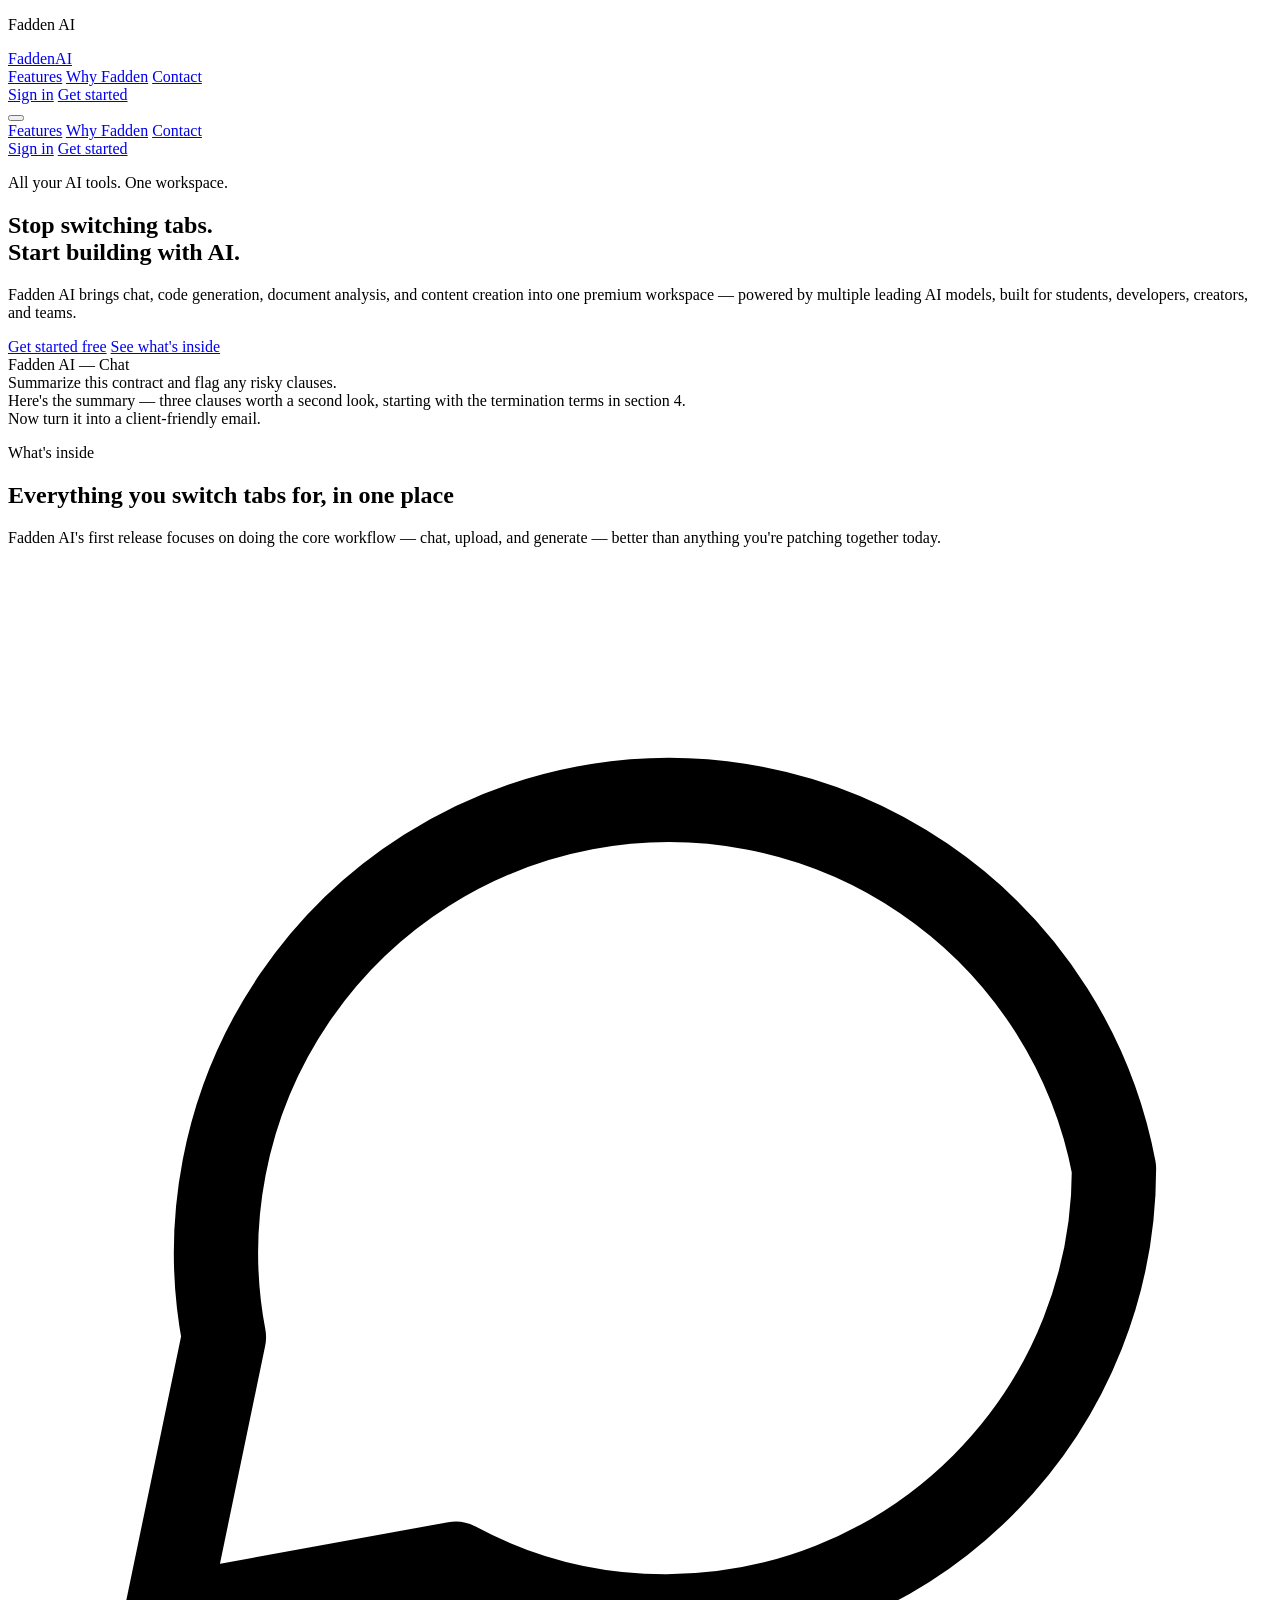
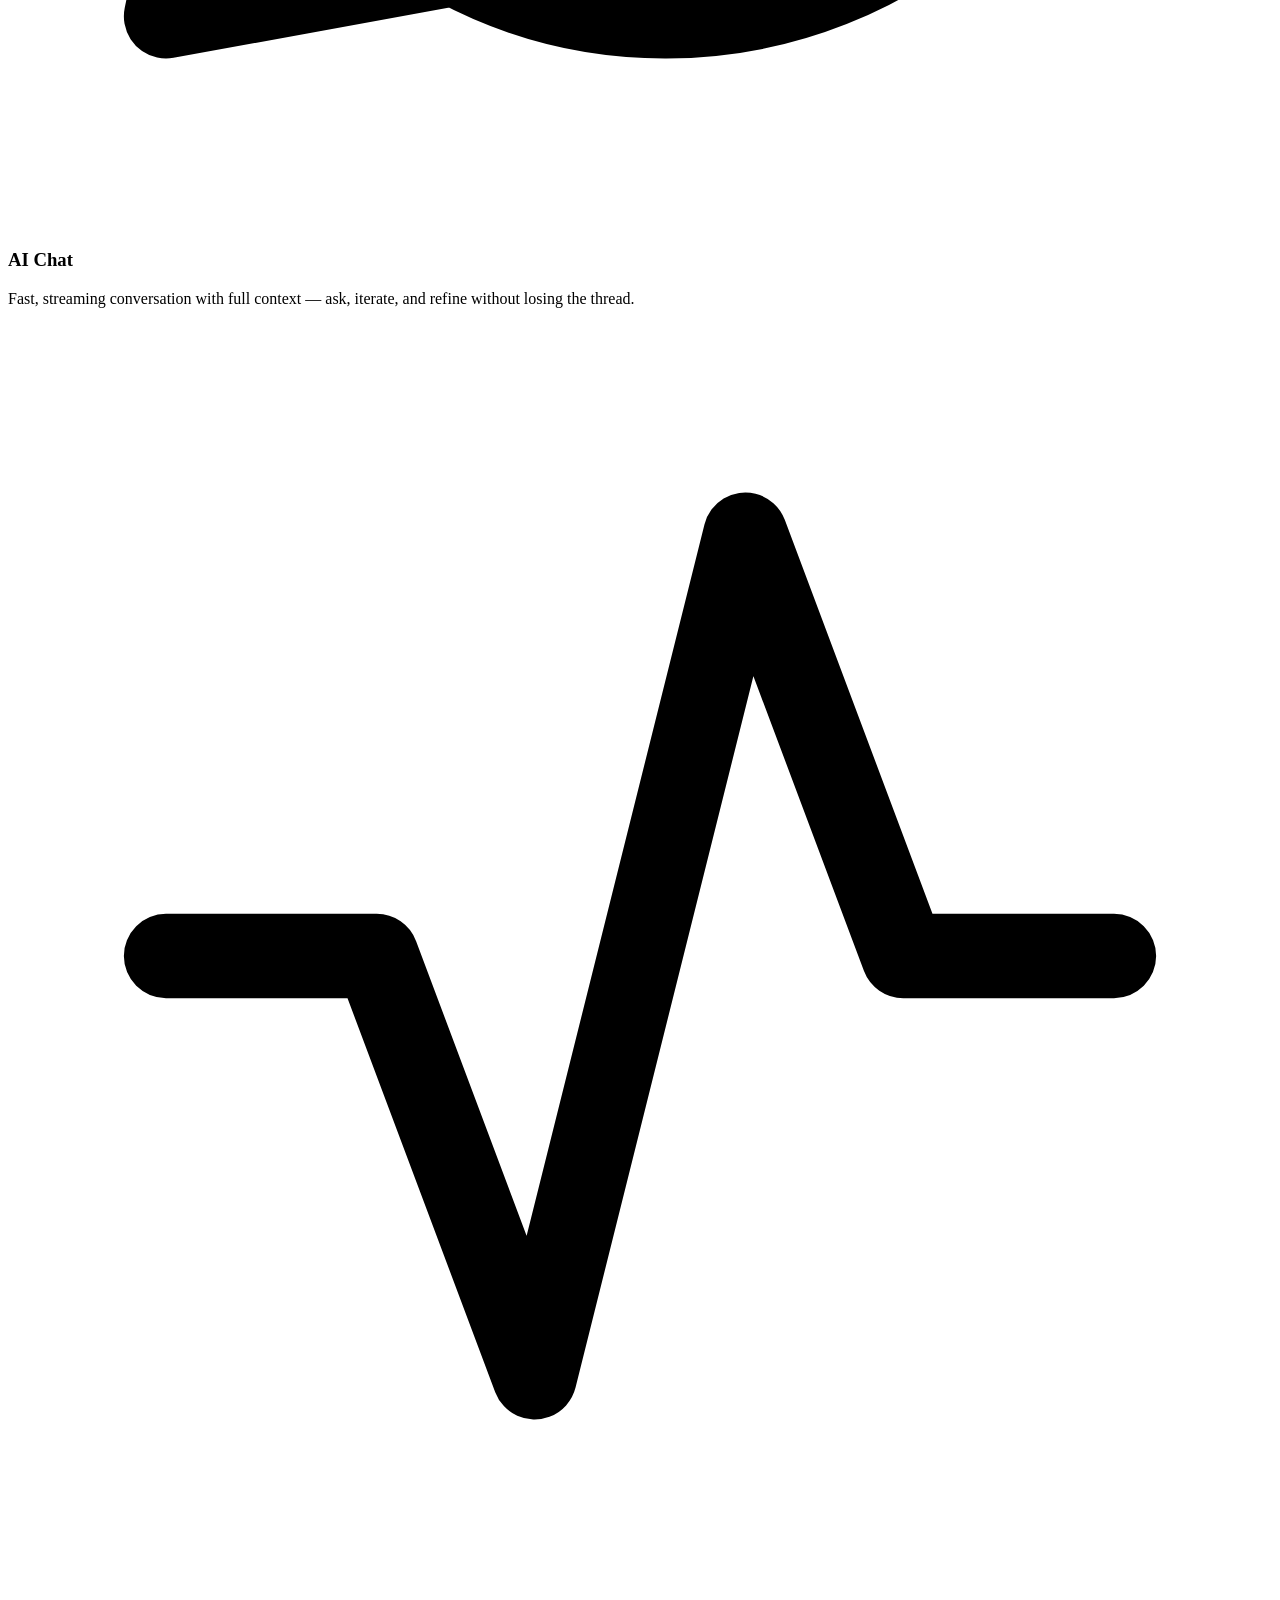
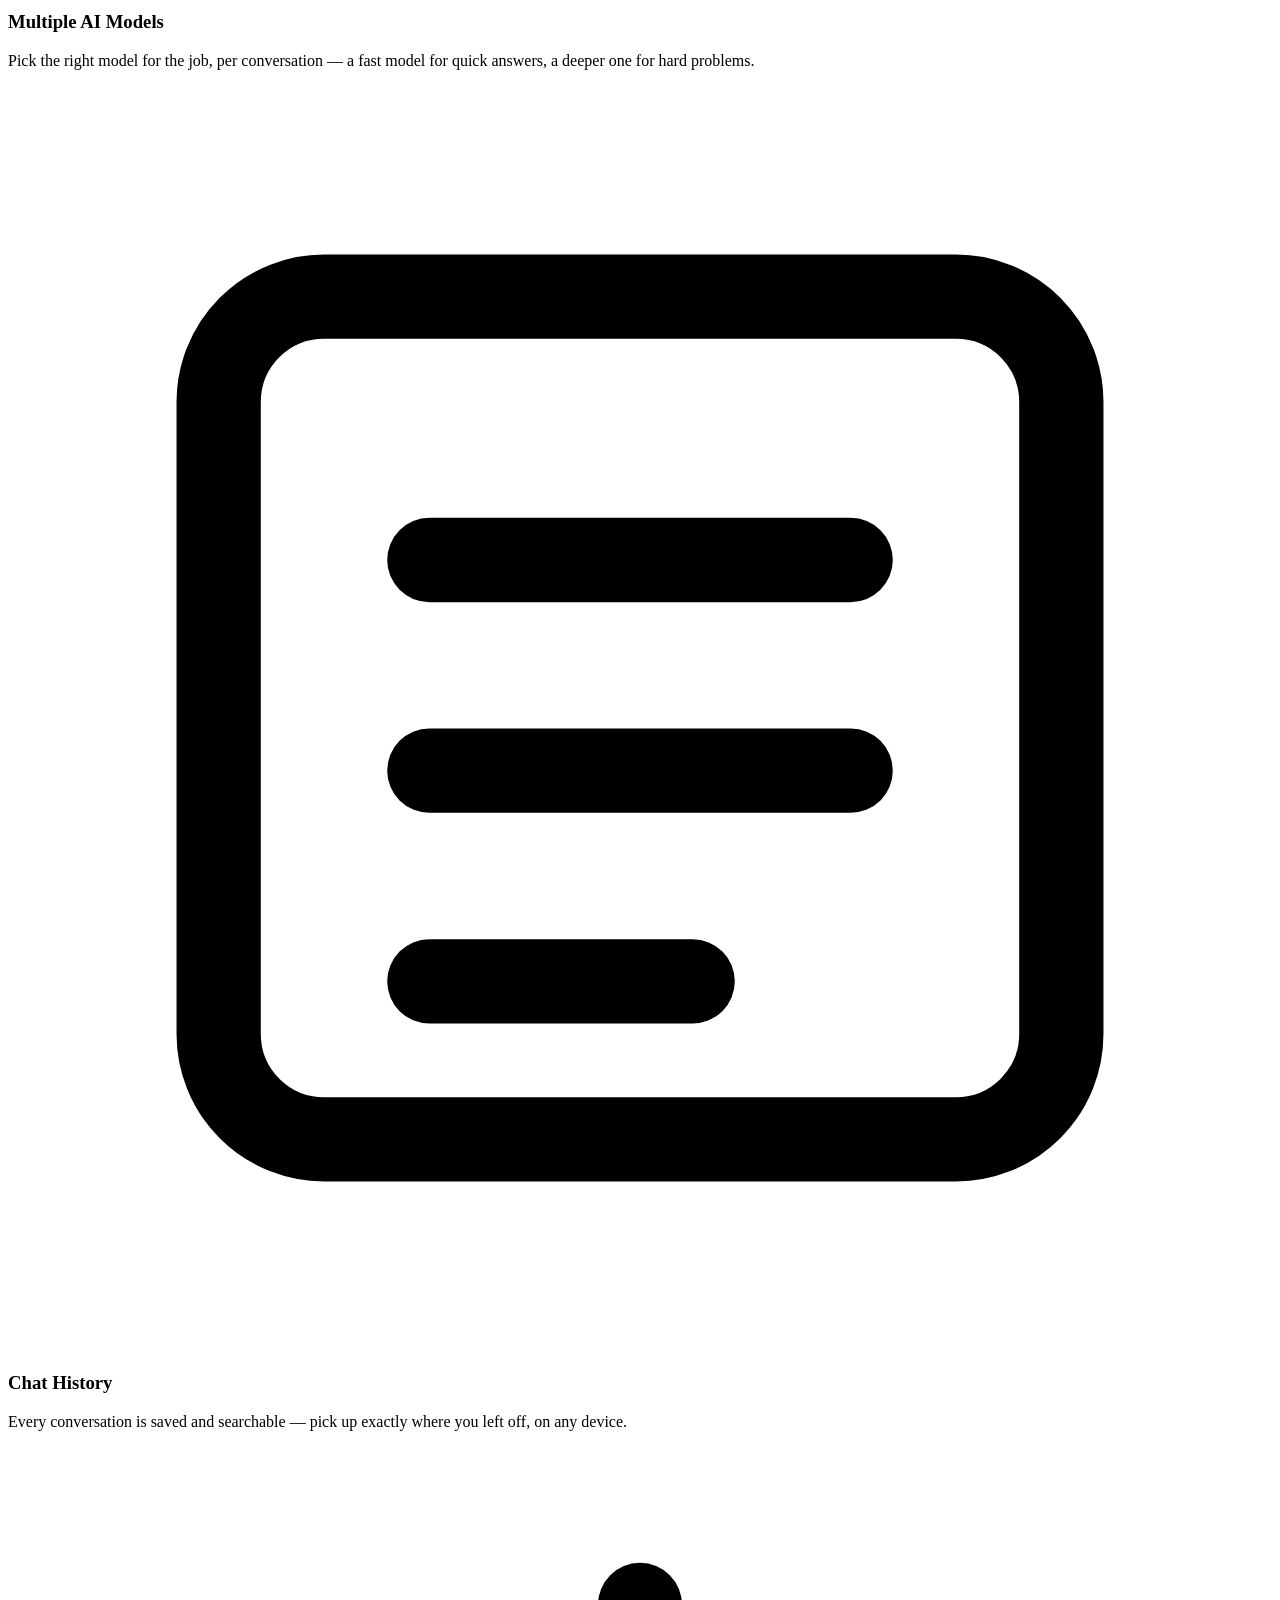
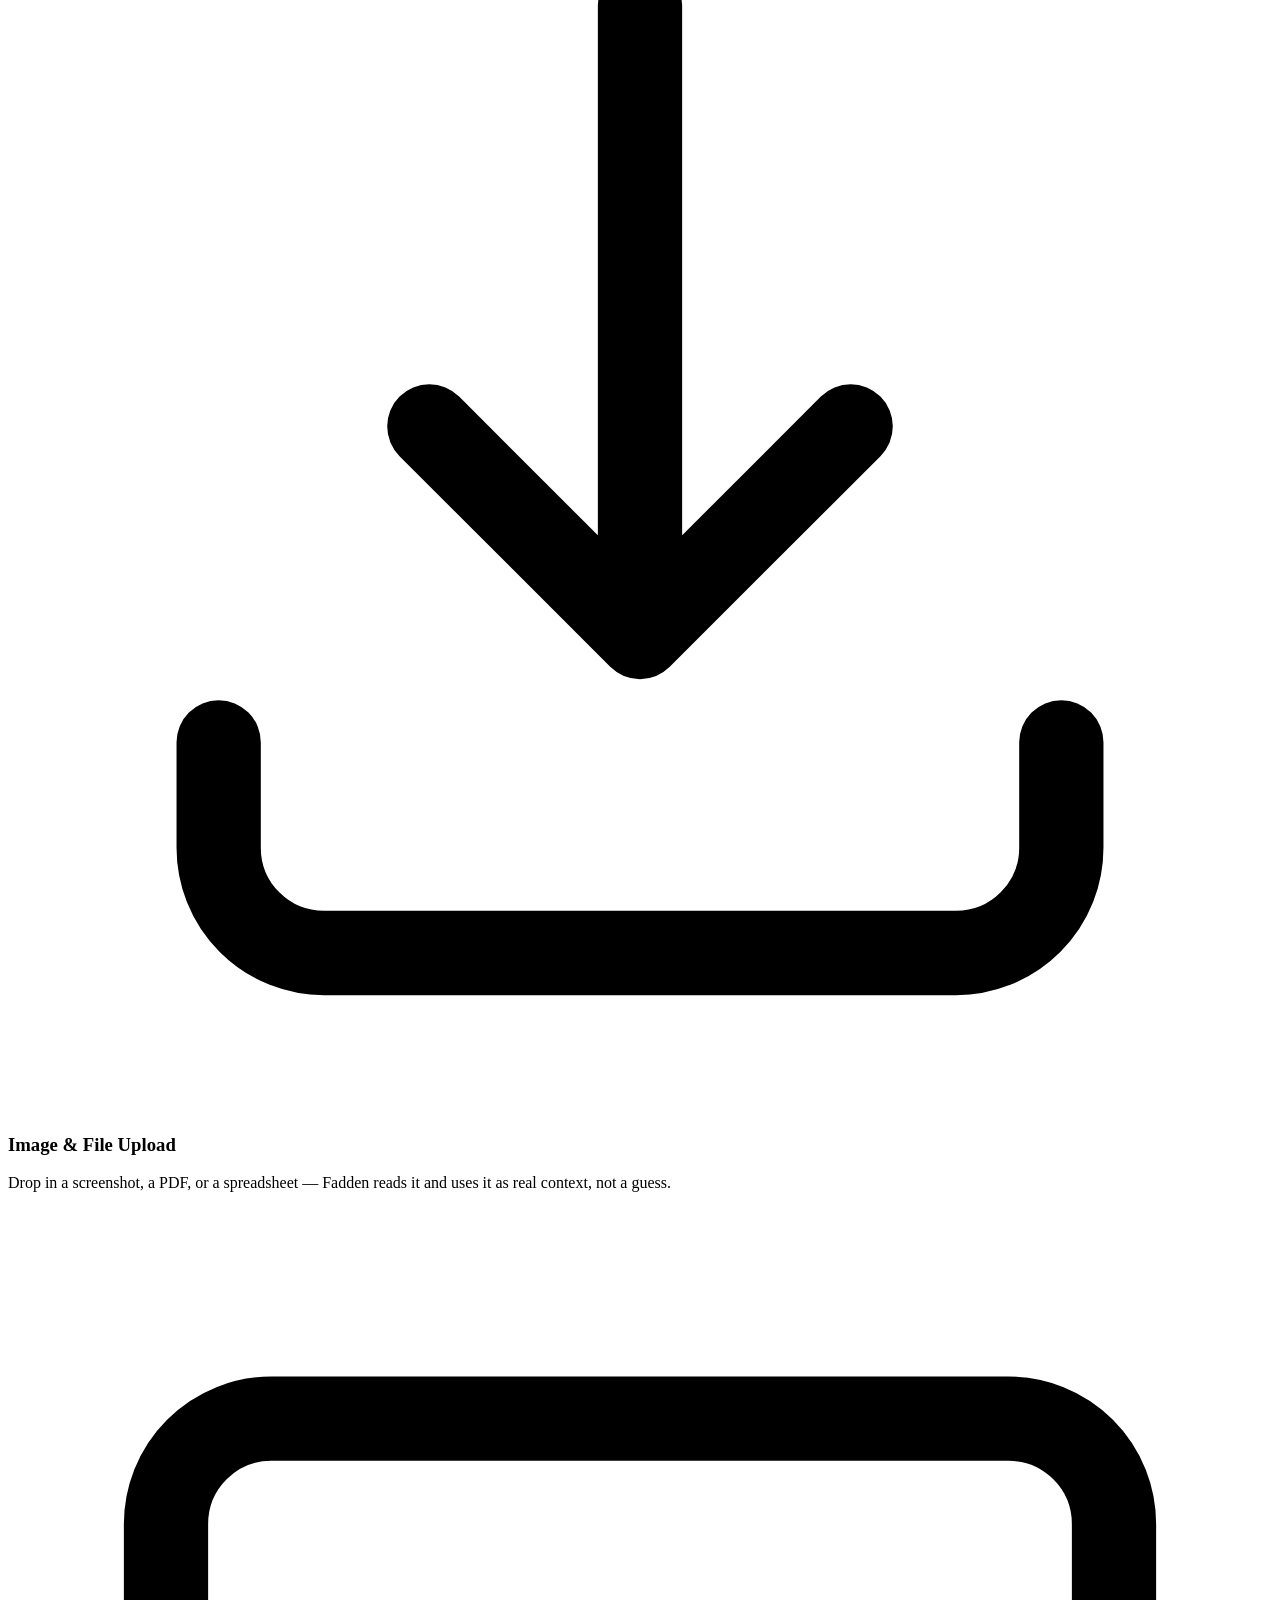
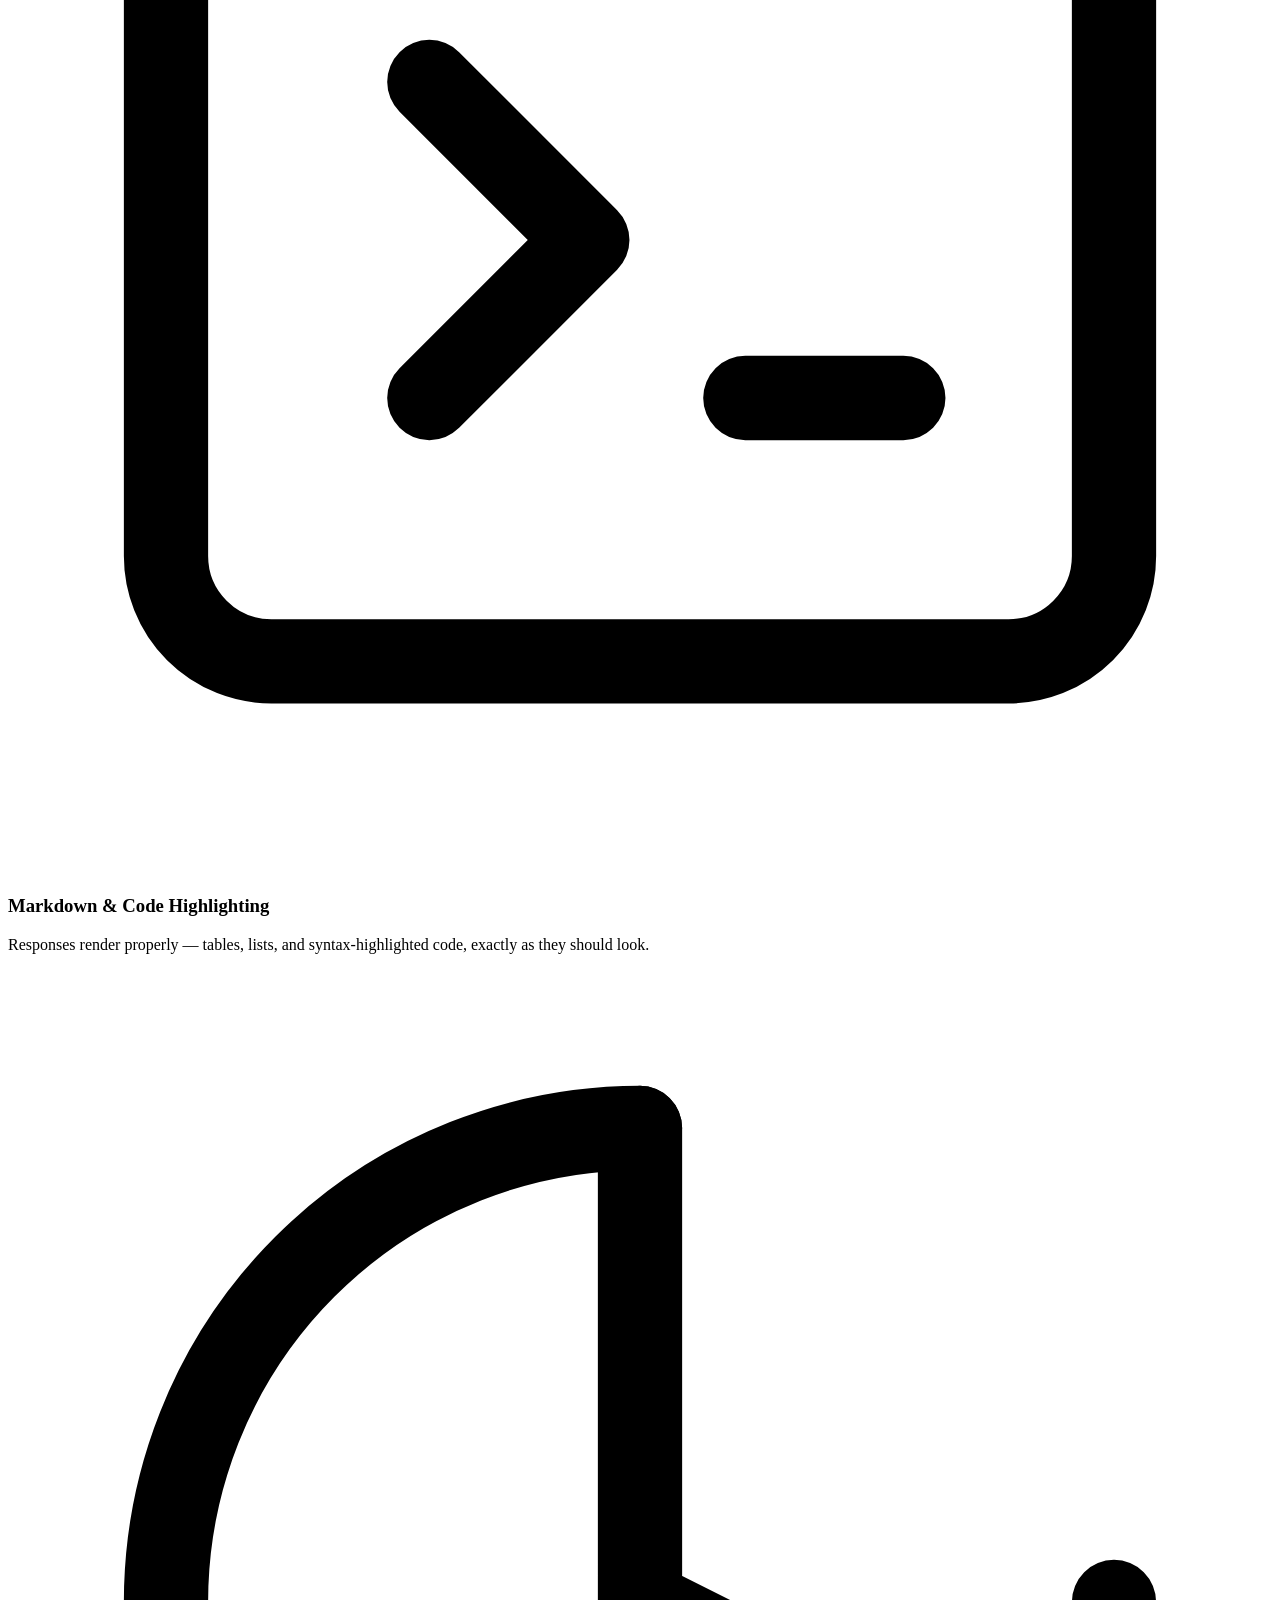
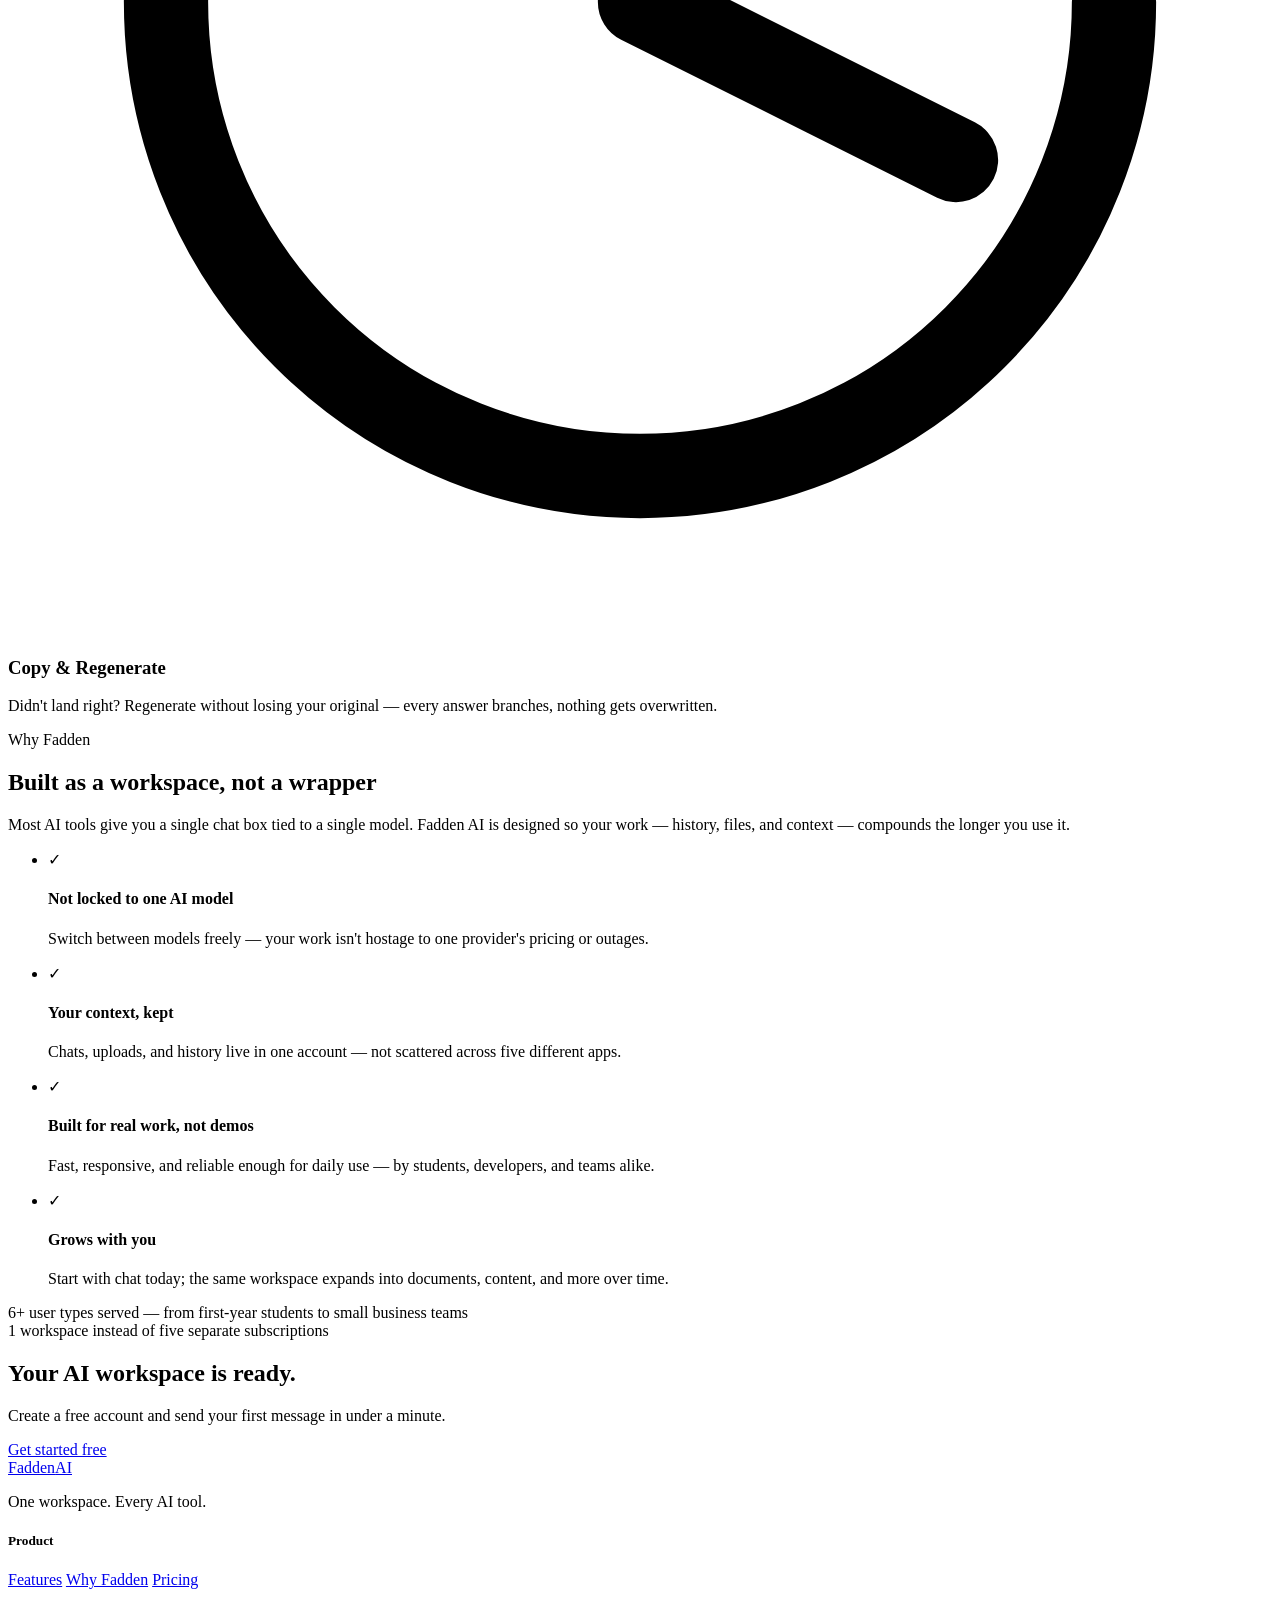
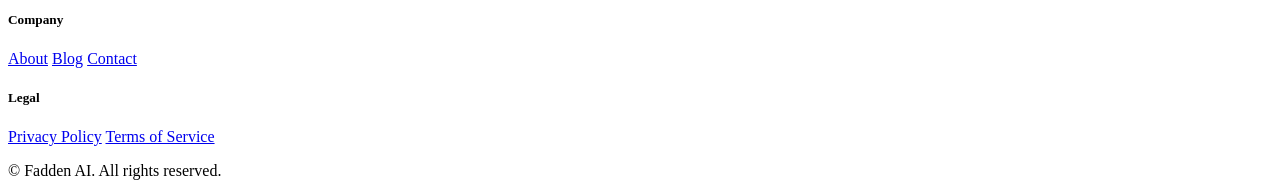
==== index.html @ 23187411 "Create index.html" ====
<!DOCTYPE html>
<html lang="en">
<head>
  <meta charset="UTF-8" />
  <meta name="viewport" content="width=device-width, initial-scale=1.0" />
 
  <!-- ============================================================
       SEO META TAGS
       ============================================================ -->
  <title>Fadden AI — One Workspace. Every AI Tool.</title>
  <meta name="description" content="Fadden AI is the all-in-one AI workspace for students, developers, creators, freelancers, and businesses. Chat, code, write, and create — powered by every major AI model in one place." />
  <meta name="keywords" content="Fadden AI, AI workspace, AI chat, AI for developers, AI for students, multi-model AI, AI productivity tool" />
  <meta name="author" content="Fadden AI" />
  <meta name="robots" content="index, follow" />
 
  <!-- Open Graph / Social sharing -->
  <meta property="og:type" content="website" />
  <meta property="og:title" content="Fadden AI — One Workspace. Every AI Tool." />
  <meta property="og:description" content="Chat, code, write, and create with every major AI model — in one premium workspace built for students, developers, creators, and businesses." />
  <meta property="og:site_name" content="Fadden AI" />
 
  <!-- Twitter Card -->
  <meta name="twitter:card" content="summary_large_image" />
  <meta name="twitter:title" content="Fadden AI — One Workspace. Every AI Tool." />
  <meta name="twitter:description" content="Chat, code, write, and create with every major AI model — in one premium workspace." />
 
  <!-- Favicon (placeholder — replace with real asset before launch) -->
  <link rel="icon" href="data:,">
 
  <!-- Fonts: Space Grotesk (display/headline) + Inter (body/UI) -->
  <link rel="preconnect" href="https://fonts.googleapis.com" />
  <link rel="preconnect" href="https://fonts.gstatic.com" crossorigin />
  <link href="https://fonts.googleapis.com/css2?family=Space+Grotesk:wght@500;600;700&family=Inter:wght@400;500;600;700&display=swap" rel="stylesheet" />
 
  <!-- Stylesheet -->
  <link rel="stylesheet" href="style.css" />
</head>
<body>
 
  <!-- ============================================================
       LOADING SCREEN
       Shown on initial load, hidden by script.js once the page
       (and fonts) are ready. Pure CSS/JS, no external assets.
       ============================================================ -->
  <div id="loading-screen" aria-hidden="true">
    <div class="loader-mark">
      <span class="loader-ring"></span>
      <span class="loader-dot"></span>
    </div>
    <p class="loader-text">Fadden AI</p>
  </div>
 
  <!-- ============================================================
       AMBIENT BACKGROUND (signature visual element)
       Fixed, decorative, non-interactive glow layer that sits
       behind all content — the "AI workspace" atmosphere.
       ============================================================ -->
  <div class="ambient-bg" aria-hidden="true">
    <div class="aurora aurora--one"></div>
    <div class="aurora aurora--two"></div>
    <div class="grain"></div>
  </div>
 
  <!-- ============================================================
       NAVBAR
       ============================================================ -->
  <header class="navbar" id="navbar">
    <div class="navbar__inner container">
      <a href="#top" class="navbar__brand">
        <span class="brand-mark" aria-hidden="true"></span>
        <span class="brand-name">Fadden<span class="brand-accent">AI</span></span>
      </a>
 
      <nav class="navbar__links" id="navLinks" aria-label="Primary">
        <a href="#features" class="nav-link">Features</a>
        <a href="#why" class="nav-link">Why Fadden</a>
        <a href="#footer" class="nav-link">Contact</a>
      </nav>
 
      <div class="navbar__actions">
        <a href="#top" class="btn btn--ghost">Sign in</a>
        <a href="#top" class="btn btn--primary">Get started</a>
      </div>
 
      <!-- Mobile menu toggle -->
      <button class="navbar__toggle" id="navToggle" aria-label="Toggle navigation menu" aria-expanded="false" aria-controls="mobileMenu">
        <span></span>
        <span></span>
        <span></span>
      </button>
    </div>
 
    <!-- Mobile slide-down menu -->
    <div class="mobile-menu" id="mobileMenu">
      <a href="#features" class="mobile-menu__link">Features</a>
      <a href="#why" class="mobile-menu__link">Why Fadden</a>
      <a href="#footer" class="mobile-menu__link">Contact</a>
      <div class="mobile-menu__actions">
        <a href="#top" class="btn btn--ghost btn--block">Sign in</a>
        <a href="#top" class="btn btn--primary btn--block">Get started</a>
      </div>
    </div>
  </header>
 
  <main id="top">
 
    <!-- ============================================================
         HERO SECTION
         ============================================================ -->
    <section class="hero">
      <div class="container hero__inner">
        <p class="eyebrow reveal" data-reveal>All your AI tools. One workspace.</p>
 
        <h1 class="hero__title reveal" data-reveal>
          Stop switching tabs.<br />
          Start <span class="text-accent">building with AI</span>.
        </h1>
 
        <p class="hero__subtitle reveal" data-reveal>
          Fadden AI brings chat, code generation, document analysis, and content
          creation into one premium workspace — powered by multiple leading AI
          models, built for students, developers, creators, and teams.
        </p>
 
        <div class="hero__actions reveal" data-reveal>
          <a href="#top" class="btn btn--primary btn--lg">Get started free</a>
          <a href="#features" class="btn btn--ghost btn--lg">See what's inside</a>
        </div>
 
        <!-- Glass preview panel — signature glassmorphism moment -->
        <div class="hero__panel glass reveal" data-reveal>
          <div class="hero__panel-bar">
            <span class="dot"></span>
            <span class="dot"></span>
            <span class="dot"></span>
            <span class="hero__panel-title">Fadden AI — Chat</span>
          </div>
          <div class="hero__panel-body">
            <div class="chat-line chat-line--user">Summarize this contract and flag any risky clauses.</div>
            <div class="chat-line chat-line--ai">
              Here's the summary — three clauses worth a second look, starting
              with the termination terms in section 4.
            </div>
            <div class="chat-line chat-line--user">Now turn it into a client-friendly email.</div>
            <div class="chat-line chat-line--ai chat-line--typing">
              <span></span><span></span><span></span>
            </div>
          </div>
        </div>
      </div>
    </section>
 
    <!-- ============================================================
         FEATURES SECTION
         ============================================================ -->
    <section class="features" id="features">
      <div class="container">
        <p class="eyebrow reveal" data-reveal>What's inside</p>
        <h2 class="section-title reveal" data-reveal>Everything you switch tabs for, in one place</h2>
        <p class="section-subtitle reveal" data-reveal>
          Fadden AI's first release focuses on doing the core workflow — chat,
          upload, and generate — better than anything you're patching together today.
        </p>
 
        <div class="features__grid">
 
          <article class="feature-card glass reveal" data-reveal>
            <div class="feature-card__icon" aria-hidden="true">
              <svg viewBox="0 0 24 24" fill="none"><path d="M21 11.5a8.5 8.5 0 0 1-8.5 8.5 8.4 8.4 0 0 1-4-1L3 20l1.1-5.3A8.5 8.5 0 1 1 21 11.5Z" stroke="currentColor" stroke-width="1.6" stroke-linecap="round" stroke-linejoin="round"/></svg>
            </div>
            <h3>AI Chat</h3>
            <p>Fast, streaming conversation with full context — ask, iterate, and refine without losing the thread.</p>
          </article>
 
          <article class="feature-card glass reveal" data-reveal>
            <div class="feature-card__icon" aria-hidden="true">
              <svg viewBox="0 0 24 24" fill="none"><path d="M3 12h4l3 8 4-16 3 8h4" stroke="currentColor" stroke-width="1.6" stroke-linecap="round" stroke-linejoin="round"/></svg>
            </div>
            <h3>Multiple AI Models</h3>
            <p>Pick the right model for the job, per conversation — a fast model for quick answers, a deeper one for hard problems.</p>
          </article>
 
          <article class="feature-card glass reveal" data-reveal>
            <div class="feature-card__icon" aria-hidden="true">
              <svg viewBox="0 0 24 24" fill="none"><rect x="4" y="4" width="16" height="16" rx="2" stroke="currentColor" stroke-width="1.6"/><path d="M8 9h8M8 13h8M8 17h5" stroke="currentColor" stroke-width="1.6" stroke-linecap="round"/></svg>
            </div>
            <h3>Chat History</h3>
            <p>Every conversation is saved and searchable — pick up exactly where you left off, on any device.</p>
          </article>
 
          <article class="feature-card glass reveal" data-reveal>
            <div class="feature-card__icon" aria-hidden="true">
              <svg viewBox="0 0 24 24" fill="none"><path d="M12 3v12m0 0-4-4m4 4 4-4M4 17v2a2 2 0 0 0 2 2h12a2 2 0 0 0 2-2v-2" stroke="currentColor" stroke-width="1.6" stroke-linecap="round" stroke-linejoin="round"/></svg>
            </div>
            <h3>Image &amp; File Upload</h3>
            <p>Drop in a screenshot, a PDF, or a spreadsheet — Fadden reads it and uses it as real context, not a guess.</p>
          </article>
 
          <article class="feature-card glass reveal" data-reveal>
            <div class="feature-card__icon" aria-hidden="true">
              <svg viewBox="0 0 24 24" fill="none"><path d="m8 9 3 3-3 3M14 15h3" stroke="currentColor" stroke-width="1.6" stroke-linecap="round" stroke-linejoin="round"/><rect x="3" y="4" width="18" height="16" rx="2" stroke="currentColor" stroke-width="1.6"/></svg>
            </div>
            <h3>Markdown &amp; Code Highlighting</h3>
            <p>Responses render properly — tables, lists, and syntax-highlighted code, exactly as they should look.</p>
          </article>
 
          <article class="feature-card glass reveal" data-reveal>
            <div class="feature-card__icon" aria-hidden="true">
              <svg viewBox="0 0 24 24" fill="none"><path d="M12 3a9 9 0 1 0 9 9" stroke="currentColor" stroke-width="1.6" stroke-linecap="round"/><path d="M12 3v9l6 3" stroke="currentColor" stroke-width="1.6" stroke-linecap="round" stroke-linejoin="round"/></svg>
            </div>
            <h3>Copy &amp; Regenerate</h3>
            <p>Didn't land right? Regenerate without losing your original — every answer branches, nothing gets overwritten.</p>
          </article>
 
        </div>
      </div>
    </section>
 
    <!-- ============================================================
         WHY CHOOSE FADDEN AI SECTION
         ============================================================ -->
    <section class="why" id="why">
      <div class="container why__inner">
        <div class="why__copy">
          <p class="eyebrow reveal" data-reveal>Why Fadden</p>
          <h2 class="section-title reveal" data-reveal>Built as a workspace, not a wrapper</h2>
          <p class="section-subtitle reveal" data-reveal>
            Most AI tools give you a single chat box tied to a single model.
            Fadden AI is designed so your work — history, files, and context —
            compounds the longer you use it.
          </p>
 
          <ul class="why__list">
            <li class="why__item reveal" data-reveal>
              <span class="why__item-icon" aria-hidden="true">✓</span>
              <div>
                <h4>Not locked to one AI model</h4>
                <p>Switch between models freely — your work isn't hostage to one provider's pricing or outages.</p>
              </div>
            </li>
            <li class="why__item reveal" data-reveal>
              <span class="why__item-icon" aria-hidden="true">✓</span>
              <div>
                <h4>Your context, kept</h4>
                <p>Chats, uploads, and history live in one account — not scattered across five different apps.</p>
              </div>
            </li>
            <li class="why__item reveal" data-reveal>
              <span class="why__item-icon" aria-hidden="true">✓</span>
              <div>
                <h4>Built for real work, not demos</h4>
                <p>Fast, responsive, and reliable enough for daily use — by students, developers, and teams alike.</p>
              </div>
            </li>
            <li class="why__item reveal" data-reveal>
              <span class="why__item-icon" aria-hidden="true">✓</span>
              <div>
                <h4>Grows with you</h4>
                <p>Start with chat today; the same workspace expands into documents, content, and more over time.</p>
              </div>
            </li>
          </ul>
        </div>
 
        <div class="why__visual reveal" data-reveal>
          <div class="glass why__stat-card">
            <span class="why__stat-num">6+</span>
            <span class="why__stat-label">user types served — from first-year students to small business teams</span>
          </div>
          <div class="glass why__stat-card why__stat-card--offset">
            <span class="why__stat-num">1</span>
            <span class="why__stat-label">workspace instead of five separate subscriptions</span>
          </div>
        </div>
      </div>
    </section>
 
    <!-- ============================================================
         FINAL CTA
         ============================================================ -->
    <section class="cta">
      <div class="container cta__inner glass reveal" data-reveal>
        <h2>Your AI workspace is ready.</h2>
        <p>Create a free account and send your first message in under a minute.</p>
        <a href="#top" class="btn btn--primary btn--lg">Get started free</a>
      </div>
    </section>
 
  </main>
 
  <!-- ============================================================
       FOOTER
       ============================================================ -->
  <footer class="footer" id="footer">
    <div class="container footer__inner">
      <div class="footer__brand">
        <a href="#top" class="navbar__brand">
          <span class="brand-mark" aria-hidden="true"></span>
          <span class="brand-name">Fadden<span class="brand-accent">AI</span></span>
        </a>
        <p class="footer__tagline">One workspace. Every AI tool.</p>
      </div>
 
      <div class="footer__col">
        <h5>Product</h5>
        <a href="#features">Features</a>
        <a href="#why">Why Fadden</a>
        <a href="#top">Pricing</a>
      </div>
 
      <div class="footer__col">
        <h5>Company</h5>
        <a href="#top">About</a>
        <a href="#top">Blog</a>
        <a href="#footer">Contact</a>
      </div>
 
      <div class="footer__col">
        <h5>Legal</h5>
        <a href="#top">Privacy Policy</a>
        <a href="#top">Terms of Service</a>
      </div>
    </div>
 
    <div class="container footer__bottom">
      <p>© <span id="year"></span> Fadden AI. All rights reserved.</p>
    </div>
  </footer>
 
  <!-- Script -->
  <script src="script.js"></script>
</body>
</html>
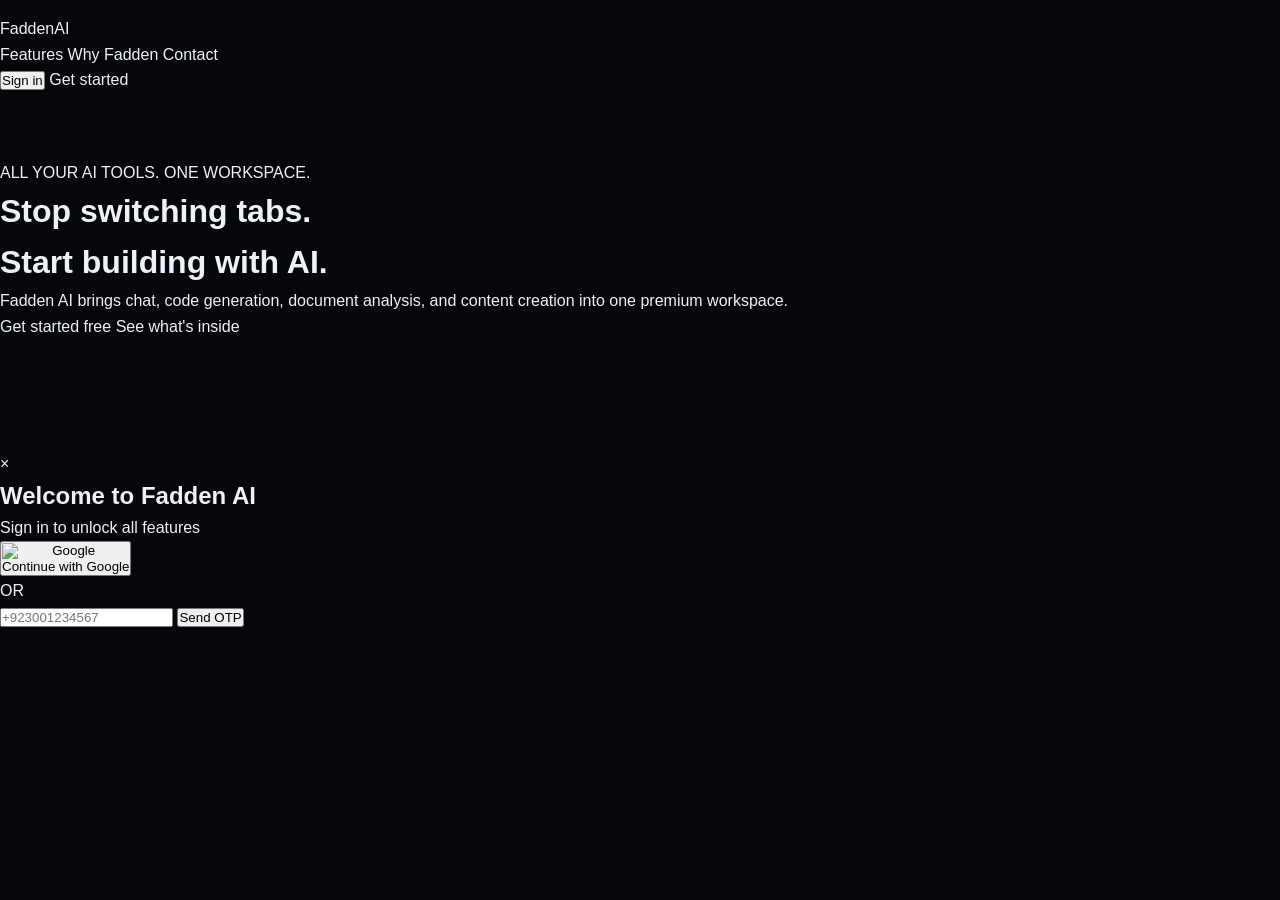
==== commit b5611f9e: "Update index.html" ====
--- a/index.html
+++ b/index.html
@@ -3,332 +3,67 @@
 <head>
   <meta charset="UTF-8" />
   <meta name="viewport" content="width=device-width, initial-scale=1.0" />
- 
-  <!-- ============================================================
-       SEO META TAGS
-       ============================================================ -->
-  <title>Fadden AI — One Workspace. Every AI Tool.</title>
-  <meta name="description" content="Fadden AI is the all-in-one AI workspace for students, developers, creators, freelancers, and businesses. Chat, code, write, and create — powered by every major AI model in one place." />
-  <meta name="keywords" content="Fadden AI, AI workspace, AI chat, AI for developers, AI for students, multi-model AI, AI productivity tool" />
-  <meta name="author" content="Fadden AI" />
-  <meta name="robots" content="index, follow" />
- 
-  <!-- Open Graph / Social sharing -->
-  <meta property="og:type" content="website" />
-  <meta property="og:title" content="Fadden AI — One Workspace. Every AI Tool." />
-  <meta property="og:description" content="Chat, code, write, and create with every major AI model — in one premium workspace built for students, developers, creators, and businesses." />
-  <meta property="og:site_name" content="Fadden AI" />
- 
-  <!-- Twitter Card -->
-  <meta name="twitter:card" content="summary_large_image" />
-  <meta name="twitter:title" content="Fadden AI — One Workspace. Every AI Tool." />
-  <meta name="twitter:description" content="Chat, code, write, and create with every major AI model — in one premium workspace." />
- 
-  <!-- Favicon (placeholder — replace with real asset before launch) -->
-  <link rel="icon" href="data:,">
- 
-  <!-- Fonts: Space Grotesk (display/headline) + Inter (body/UI) -->
-  <link rel="preconnect" href="https://fonts.googleapis.com" />
-  <link rel="preconnect" href="https://fonts.gstatic.com" crossorigin />
-  <link href="https://fonts.googleapis.com/css2?family=Space+Grotesk:wght@500;600;700&family=Inter:wght@400;500;600;700&display=swap" rel="stylesheet" />
- 
-  <!-- Stylesheet -->
+  <title>Fadden AI - Workspace</title>
   <link rel="stylesheet" href="style.css" />
 </head>
 <body>
- 
-  <!-- ============================================================
-       LOADING SCREEN
-       Shown on initial load, hidden by script.js once the page
-       (and fonts) are ready. Pure CSS/JS, no external assets.
-       ============================================================ -->
-  <div id="loading-screen" aria-hidden="true">
-    <div class="loader-mark">
-      <span class="loader-ring"></span>
-      <span class="loader-dot"></span>
+
+  <!-- Navbar -->
+  <nav class="navbar">
+    <div class="logo">FaddenAI</div>
+    <div class="nav-links">
+      <a href="#features">Features</a>
+      <a href="#why">Why Fadden</a>
+      <a href="#contact">Contact</a>
     </div>
-    <p class="loader-text">Fadden AI</p>
-  </div>
- 
-  <!-- ============================================================
-       AMBIENT BACKGROUND (signature visual element)
-       Fixed, decorative, non-interactive glow layer that sits
-       behind all content — the "AI workspace" atmosphere.
-       ============================================================ -->
-  <div class="ambient-bg" aria-hidden="true">
-    <div class="aurora aurora--one"></div>
-    <div class="aurora aurora--two"></div>
-    <div class="grain"></div>
-  </div>
- 
-  <!-- ============================================================
-       NAVBAR
-       ============================================================ -->
-  <header class="navbar" id="navbar">
-    <div class="navbar__inner container">
-      <a href="#top" class="navbar__brand">
-        <span class="brand-mark" aria-hidden="true"></span>
-        <span class="brand-name">Fadden<span class="brand-accent">AI</span></span>
-      </a>
- 
-      <nav class="navbar__links" id="navLinks" aria-label="Primary">
-        <a href="#features" class="nav-link">Features</a>
-        <a href="#why" class="nav-link">Why Fadden</a>
-        <a href="#footer" class="nav-link">Contact</a>
-      </nav>
- 
-      <div class="navbar__actions">
-        <a href="#top" class="btn btn--ghost">Sign in</a>
-        <a href="#top" class="btn btn--primary">Get started</a>
+    <div class="nav-btns">
+      <button class="btn-secondary" id="openLoginBtn">Sign in</button>
+      <a href="chat.html" class="btn-primary">Get started</a>
+    </div>
+  </nav>
+
+  <!-- Hero Section -->
+  <header class="hero">
+    <p class="tagline">ALL YOUR AI TOOLS. ONE WORKSPACE.</p>
+    <h1>Stop switching tabs.<br>Start building <span>with AI</span>.</h1>
+    <p class="subtext">
+      Fadden AI brings chat, code generation, document analysis, and content creation into one premium workspace.
+    </p>
+    <div class="hero-btns">
+      <a href="chat.html" class="btn-primary-large">Get started free</a>
+      <a href="#features" class="btn-secondary-large">See what's inside</a>
+    </div>
+  </header>
+
+  <!-- Login Modal Popup -->
+  <div class="modal-overlay" id="loginModal">
+    <div class="modal-content">
+      <span class="close-btn" id="closeLoginBtn">&times;</span>
+      <h2>Welcome to Fadden AI</h2>
+      <p>Sign in to unlock all features</p>
+      
+      <button class="social-login-btn google-btn" id="googleLoginBtn">
+        <img src="https://www.svgrepo.com/show/475656/google-color.svg" alt="Google">
+        Continue with Google
+      </button>
+
+      <div class="divider">OR</div>
+
+      <div class="phone-login-box">
+        <input type="tel" id="phoneNumber" placeholder="+923001234567" />
+        <button class="btn-primary" id="sendOtpBtn">Send OTP</button>
       </div>
- 
-      <!-- Mobile menu toggle -->
-      <button class="navbar__toggle" id="navToggle" aria-label="Toggle navigation menu" aria-expanded="false" aria-controls="mobileMenu">
-        <span></span>
-        <span></span>
-        <span></span>
-      </button>
-    </div>
- 
-    <!-- Mobile slide-down menu -->
-    <div class="mobile-menu" id="mobileMenu">
-      <a href="#features" class="mobile-menu__link">Features</a>
-      <a href="#why" class="mobile-menu__link">Why Fadden</a>
-      <a href="#footer" class="mobile-menu__link">Contact</a>
-      <div class="mobile-menu__actions">
-        <a href="#top" class="btn btn--ghost btn--block">Sign in</a>
-        <a href="#top" class="btn btn--primary btn--block">Get started</a>
+
+      <div id="recaptcha-container"></div>
+
+      <div class="phone-login-box" id="otpBox" style="display: none; margin-top: 10px;">
+        <input type="text" id="otpCode" placeholder="Enter 6-digit OTP" />
+        <button class="btn-primary" id="verifyOtpBtn">Verify OTP</button>
       </div>
     </div>
-  </header>
- 
-  <main id="top">
- 
-    <!-- ============================================================
-         HERO SECTION
-         ============================================================ -->
-    <section class="hero">
-      <div class="container hero__inner">
-        <p class="eyebrow reveal" data-reveal>All your AI tools. One workspace.</p>
- 
-        <h1 class="hero__title reveal" data-reveal>
-          Stop switching tabs.<br />
-          Start <span class="text-accent">building with AI</span>.
-        </h1>
- 
-        <p class="hero__subtitle reveal" data-reveal>
-          Fadden AI brings chat, code generation, document analysis, and content
-          creation into one premium workspace — powered by multiple leading AI
-          models, built for students, developers, creators, and teams.
-        </p>
- 
-        <div class="hero__actions reveal" data-reveal>
-          <a href="#top" class="btn btn--primary btn--lg">Get started free</a>
-          <a href="#features" class="btn btn--ghost btn--lg">See what's inside</a>
-        </div>
- 
-        <!-- Glass preview panel — signature glassmorphism moment -->
-        <div class="hero__panel glass reveal" data-reveal>
-          <div class="hero__panel-bar">
-            <span class="dot"></span>
-            <span class="dot"></span>
-            <span class="dot"></span>
-            <span class="hero__panel-title">Fadden AI — Chat</span>
-          </div>
-          <div class="hero__panel-body">
-            <div class="chat-line chat-line--user">Summarize this contract and flag any risky clauses.</div>
-            <div class="chat-line chat-line--ai">
-              Here's the summary — three clauses worth a second look, starting
-              with the termination terms in section 4.
-            </div>
-            <div class="chat-line chat-line--user">Now turn it into a client-friendly email.</div>
-            <div class="chat-line chat-line--ai chat-line--typing">
-              <span></span><span></span><span></span>
-            </div>
-          </div>
-        </div>
-      </div>
-    </section>
- 
-    <!-- ============================================================
-         FEATURES SECTION
-         ============================================================ -->
-    <section class="features" id="features">
-      <div class="container">
-        <p class="eyebrow reveal" data-reveal>What's inside</p>
-        <h2 class="section-title reveal" data-reveal>Everything you switch tabs for, in one place</h2>
-        <p class="section-subtitle reveal" data-reveal>
-          Fadden AI's first release focuses on doing the core workflow — chat,
-          upload, and generate — better than anything you're patching together today.
-        </p>
- 
-        <div class="features__grid">
- 
-          <article class="feature-card glass reveal" data-reveal>
-            <div class="feature-card__icon" aria-hidden="true">
-              <svg viewBox="0 0 24 24" fill="none"><path d="M21 11.5a8.5 8.5 0 0 1-8.5 8.5 8.4 8.4 0 0 1-4-1L3 20l1.1-5.3A8.5 8.5 0 1 1 21 11.5Z" stroke="currentColor" stroke-width="1.6" stroke-linecap="round" stroke-linejoin="round"/></svg>
-            </div>
-            <h3>AI Chat</h3>
-            <p>Fast, streaming conversation with full context — ask, iterate, and refine without losing the thread.</p>
-          </article>
- 
-          <article class="feature-card glass reveal" data-reveal>
-            <div class="feature-card__icon" aria-hidden="true">
-              <svg viewBox="0 0 24 24" fill="none"><path d="M3 12h4l3 8 4-16 3 8h4" stroke="currentColor" stroke-width="1.6" stroke-linecap="round" stroke-linejoin="round"/></svg>
-            </div>
-            <h3>Multiple AI Models</h3>
-            <p>Pick the right model for the job, per conversation — a fast model for quick answers, a deeper one for hard problems.</p>
-          </article>
- 
-          <article class="feature-card glass reveal" data-reveal>
-            <div class="feature-card__icon" aria-hidden="true">
-              <svg viewBox="0 0 24 24" fill="none"><rect x="4" y="4" width="16" height="16" rx="2" stroke="currentColor" stroke-width="1.6"/><path d="M8 9h8M8 13h8M8 17h5" stroke="currentColor" stroke-width="1.6" stroke-linecap="round"/></svg>
-            </div>
-            <h3>Chat History</h3>
-            <p>Every conversation is saved and searchable — pick up exactly where you left off, on any device.</p>
-          </article>
- 
-          <article class="feature-card glass reveal" data-reveal>
-            <div class="feature-card__icon" aria-hidden="true">
-              <svg viewBox="0 0 24 24" fill="none"><path d="M12 3v12m0 0-4-4m4 4 4-4M4 17v2a2 2 0 0 0 2 2h12a2 2 0 0 0 2-2v-2" stroke="currentColor" stroke-width="1.6" stroke-linecap="round" stroke-linejoin="round"/></svg>
-            </div>
-            <h3>Image &amp; File Upload</h3>
-            <p>Drop in a screenshot, a PDF, or a spreadsheet — Fadden reads it and uses it as real context, not a guess.</p>
-          </article>
- 
-          <article class="feature-card glass reveal" data-reveal>
-            <div class="feature-card__icon" aria-hidden="true">
-              <svg viewBox="0 0 24 24" fill="none"><path d="m8 9 3 3-3 3M14 15h3" stroke="currentColor" stroke-width="1.6" stroke-linecap="round" stroke-linejoin="round"/><rect x="3" y="4" width="18" height="16" rx="2" stroke="currentColor" stroke-width="1.6"/></svg>
-            </div>
-            <h3>Markdown &amp; Code Highlighting</h3>
-            <p>Responses render properly — tables, lists, and syntax-highlighted code, exactly as they should look.</p>
-          </article>
- 
-          <article class="feature-card glass reveal" data-reveal>
-            <div class="feature-card__icon" aria-hidden="true">
-              <svg viewBox="0 0 24 24" fill="none"><path d="M12 3a9 9 0 1 0 9 9" stroke="currentColor" stroke-width="1.6" stroke-linecap="round"/><path d="M12 3v9l6 3" stroke="currentColor" stroke-width="1.6" stroke-linecap="round" stroke-linejoin="round"/></svg>
-            </div>
-            <h3>Copy &amp; Regenerate</h3>
-            <p>Didn't land right? Regenerate without losing your original — every answer branches, nothing gets overwritten.</p>
-          </article>
- 
-        </div>
-      </div>
-    </section>
- 
-    <!-- ============================================================
-         WHY CHOOSE FADDEN AI SECTION
-         ============================================================ -->
-    <section class="why" id="why">
-      <div class="container why__inner">
-        <div class="why__copy">
-          <p class="eyebrow reveal" data-reveal>Why Fadden</p>
-          <h2 class="section-title reveal" data-reveal>Built as a workspace, not a wrapper</h2>
-          <p class="section-subtitle reveal" data-reveal>
-            Most AI tools give you a single chat box tied to a single model.
-            Fadden AI is designed so your work — history, files, and context —
-            compounds the longer you use it.
-          </p>
- 
-          <ul class="why__list">
-            <li class="why__item reveal" data-reveal>
-              <span class="why__item-icon" aria-hidden="true">✓</span>
-              <div>
-                <h4>Not locked to one AI model</h4>
-                <p>Switch between models freely — your work isn't hostage to one provider's pricing or outages.</p>
-              </div>
-            </li>
-            <li class="why__item reveal" data-reveal>
-              <span class="why__item-icon" aria-hidden="true">✓</span>
-              <div>
-                <h4>Your context, kept</h4>
-                <p>Chats, uploads, and history live in one account — not scattered across five different apps.</p>
-              </div>
-            </li>
-            <li class="why__item reveal" data-reveal>
-              <span class="why__item-icon" aria-hidden="true">✓</span>
-              <div>
-                <h4>Built for real work, not demos</h4>
-                <p>Fast, responsive, and reliable enough for daily use — by students, developers, and teams alike.</p>
-              </div>
-            </li>
-            <li class="why__item reveal" data-reveal>
-              <span class="why__item-icon" aria-hidden="true">✓</span>
-              <div>
-                <h4>Grows with you</h4>
-                <p>Start with chat today; the same workspace expands into documents, content, and more over time.</p>
-              </div>
-            </li>
-          </ul>
-        </div>
- 
-        <div class="why__visual reveal" data-reveal>
-          <div class="glass why__stat-card">
-            <span class="why__stat-num">6+</span>
-            <span class="why__stat-label">user types served — from first-year students to small business teams</span>
-          </div>
-          <div class="glass why__stat-card why__stat-card--offset">
-            <span class="why__stat-num">1</span>
-            <span class="why__stat-label">workspace instead of five separate subscriptions</span>
-          </div>
-        </div>
-      </div>
-    </section>
- 
-    <!-- ============================================================
-         FINAL CTA
-         ============================================================ -->
-    <section class="cta">
-      <div class="container cta__inner glass reveal" data-reveal>
-        <h2>Your AI workspace is ready.</h2>
-        <p>Create a free account and send your first message in under a minute.</p>
-        <a href="#top" class="btn btn--primary btn--lg">Get started free</a>
-      </div>
-    </section>
- 
-  </main>
- 
-  <!-- ============================================================
-       FOOTER
-       ============================================================ -->
-  <footer class="footer" id="footer">
-    <div class="container footer__inner">
-      <div class="footer__brand">
-        <a href="#top" class="navbar__brand">
-          <span class="brand-mark" aria-hidden="true"></span>
-          <span class="brand-name">Fadden<span class="brand-accent">AI</span></span>
-        </a>
-        <p class="footer__tagline">One workspace. Every AI tool.</p>
-      </div>
- 
-      <div class="footer__col">
-        <h5>Product</h5>
-        <a href="#features">Features</a>
-        <a href="#why">Why Fadden</a>
-        <a href="#top">Pricing</a>
-      </div>
- 
-      <div class="footer__col">
-        <h5>Company</h5>
-        <a href="#top">About</a>
-        <a href="#top">Blog</a>
-        <a href="#footer">Contact</a>
-      </div>
- 
-      <div class="footer__col">
-        <h5>Legal</h5>
-        <a href="#top">Privacy Policy</a>
-        <a href="#top">Terms of Service</a>
-      </div>
-    </div>
- 
-    <div class="container footer__bottom">
-      <p>© <span id="year"></span> Fadden AI. All rights reserved.</p>
-    </div>
-  </footer>
- 
-  <!-- Script -->
-  <script src="script.js"></script>
+  </div>
+
+  <!-- Scripts -->
+  <script type="module" src="script.js"></script>
 </body>
 </html>
- 
--- a/style.css
+++ b/style.css
@@ -0,0 +1,912 @@
+/* ==================================================================
+   FADDEN AI — LANDING PAGE STYLES
+   Theme: Black + Electric Blue, Glassmorphism, Premium/Startup feel
+   Fonts: Space Grotesk (display) + Inter (body)
+   ================================================================== */
+
+/* ------------------------------------------------------------------
+   1. DESIGN TOKENS
+   ------------------------------------------------------------------ */
+:root {
+  /* Core palette */
+  --color-bg: #06070b;              /* near-black base */
+  --color-bg-alt: #0a0c12;          /* slightly lifted panels */
+  --color-surface: rgba(255, 255, 255, 0.045);   /* glass surface fill */
+  --color-surface-strong: rgba(255, 255, 255, 0.08);
+  --color-border: rgba(255, 255, 255, 0.09);
+  --color-border-strong: rgba(255, 255, 255, 0.16);
+
+  --color-text: #eef1f7;
+  --color-text-muted: #9aa3b5;
+  --color-text-faint: #656d80;
+
+  --color-accent: #3d8bff;          /* electric blue */
+  --color-accent-bright: #6aa8ff;
+  --color-accent-dim: #1d4ed8;
+
+  /* Gradients */
+  --gradient-accent: linear-gradient(135deg, #3d8bff 0%, #7c5cff 100%);
+  --gradient-text: linear-gradient(135deg, #ffffff 0%, #9db4ff 100%);
+
+  /* Typography */
+  --font-display: 'Space Grotesk', 'Segoe UI', sans-serif;
+  --font-body: 'Inter', 'Segoe UI', sans-serif;
+
+  /* Spacing scale */
+  --space-xs: 0.5rem;
+  --space-sm: 1rem;
+  --space-md: 1.5rem;
+  --space-lg: 2.5rem;
+  --space-xl: 4rem;
+  --space-2xl: 7rem;
+
+  /* Radii + shadow */
+  --radius-sm: 10px;
+  --radius-md: 16px;
+  --radius-lg: 24px;
+  --shadow-glow: 0 0 60px rgba(61, 139, 255, 0.15);
+  --shadow-card: 0 8px 30px rgba(0, 0, 0, 0.35);
+
+  /* Motion */
+  --ease: cubic-bezier(0.22, 1, 0.36, 1);
+  --transition-fast: 0.2s var(--ease);
+  --transition-med: 0.45s var(--ease);
+}
+
+/* ------------------------------------------------------------------
+   2. RESET & BASE
+   ------------------------------------------------------------------ */
+* {
+  margin: 0;
+  padding: 0;
+  box-sizing: border-box;
+}
+
+html {
+  scroll-behavior: smooth;
+  scroll-padding-top: 90px; /* offset for fixed navbar when jumping to anchors */
+}
+
+body {
+  background: var(--color-bg);
+  color: var(--color-text);
+  font-family: var(--font-body);
+  line-height: 1.6;
+  -webkit-font-smoothing: antialiased;
+  overflow-x: hidden;
+}
+
+a {
+  color: inherit;
+  text-decoration: none;
+}
+
+ul {
+  list-style: none;
+}
+
+svg {
+  width: 22px;
+  height: 22px;
+}
+
+img {
+  max-width: 100%;
+  display: block;
+}
+
+/* Respect reduced-motion preference across the whole page */
+@media (prefers-reduced-motion: reduce) {
+  html {
+    scroll-behavior: auto;
+  }
+  *,
+  *::before,
+  *::after {
+    animation-duration: 0.001ms !important;
+    animation-iteration-count: 1 !important;
+    transition-duration: 0.001ms !important;
+  }
+}
+
+.container {
+  width: 100%;
+  max-width: 1180px;
+  margin: 0 auto;
+  padding: 0 var(--space-md);
+}
+
+/* Visible keyboard focus for accessibility */
+a:focus-visible,
+button:focus-visible {
+  outline: 2px solid var(--color-accent-bright);
+  outline-offset: 3px;
+  border-radius: 4px;
+}
+
+/* ------------------------------------------------------------------
+   3. LOADING SCREEN
+   ------------------------------------------------------------------ */
+#loading-screen {
+  position: fixed;
+  inset: 0;
+  z-index: 999;
+  display: flex;
+  flex-direction: column;
+  align-items: center;
+  justify-content: center;
+  gap: var(--space-md);
+  background: var(--color-bg);
+  transition: opacity 0.6s var(--ease), visibility 0.6s var(--ease);
+}
+
+#loading-screen.is-hidden {
+  opacity: 0;
+  visibility: hidden;
+  pointer-events: none;
+}
+
+.loader-mark {
+  position: relative;
+  width: 56px;
+  height: 56px;
+  display: flex;
+  align-items: center;
+  justify-content: center;
+}
+
+.loader-ring {
+  position: absolute;
+  inset: 0;
+  border: 2px solid var(--color-border);
+  border-top-color: var(--color-accent);
+  border-radius: 50%;
+  animation: spin 0.9s linear infinite;
+}
+
+.loader-dot {
+  width: 8px;
+  height: 8px;
+  border-radius: 50%;
+  background: var(--color-accent);
+  box-shadow: 0 0 16px 2px rgba(61, 139, 255, 0.7);
+}
+
+.loader-text {
+  font-family: var(--font-display);
+  font-weight: 600;
+  letter-spacing: 0.08em;
+  color: var(--color-text-muted);
+  font-size: 0.85rem;
+  text-transform: uppercase;
+}
+
+@keyframes spin {
+  to { transform: rotate(360deg); }
+}
+
+/* ------------------------------------------------------------------
+   4. AMBIENT BACKGROUND (signature element)
+   Fixed, blurred, slow-moving electric-blue glow — sits behind
+   every section to create the glassmorphism "workspace" atmosphere.
+   ------------------------------------------------------------------ */
+.ambient-bg {
+  position: fixed;
+  inset: 0;
+  z-index: 0;
+  overflow: hidden;
+  pointer-events: none;
+}
+
+.aurora {
+  position: absolute;
+  border-radius: 50%;
+  filter: blur(110px);
+  opacity: 0.35;
+  will-change: transform;
+}
+
+.aurora--one {
+  width: 620px;
+  height: 620px;
+  top: -180px;
+  left: -120px;
+  background: radial-gradient(circle, #3d8bff 0%, transparent 70%);
+  animation: drift-one 22s ease-in-out infinite alternate;
+}
+
+.aurora--two {
+  width: 560px;
+  height: 560px;
+  bottom: -220px;
+  right: -140px;
+  background: radial-gradient(circle, #7c5cff 0%, transparent 70%);
+  animation: drift-two 26s ease-in-out infinite alternate;
+}
+
+@keyframes drift-one {
+  0%   { transform: translate(0, 0) scale(1); }
+  100% { transform: translate(80px, 60px) scale(1.15); }
+}
+
+@keyframes drift-two {
+  0%   { transform: translate(0, 0) scale(1); }
+  100% { transform: translate(-60px, -40px) scale(1.1); }
+}
+
+/* Subtle grain overlay keeps the glow from looking flat/plastic */
+.grain {
+  position: absolute;
+  inset: 0;
+  background-image: radial-gradient(rgba(255, 255, 255, 0.025) 1px, transparent 1px);
+  background-size: 3px 3px;
+}
+
+@media (prefers-reduced-motion: reduce) {
+  .aurora {
+    animation: none;
+  }
+}
+
+/* ------------------------------------------------------------------
+   5. GLASSMORPHISM UTILITY
+   ------------------------------------------------------------------ */
+.glass {
+  background: var(--color-surface);
+  border: 1px solid var(--color-border);
+  border-radius: var(--radius-md);
+  backdrop-filter: blur(18px) saturate(140%);
+  -webkit-backdrop-filter: blur(18px) saturate(140%);
+  box-shadow: var(--shadow-card);
+}
+
+/* ------------------------------------------------------------------
+   6. BUTTONS
+   ------------------------------------------------------------------ */
+.btn {
+  display: inline-flex;
+  align-items: center;
+  justify-content: center;
+  gap: 0.5rem;
+  font-family: var(--font-body);
+  font-weight: 600;
+  font-size: 0.95rem;
+  padding: 0.7rem 1.4rem;
+  border-radius: 999px;
+  border: 1px solid transparent;
+  cursor: pointer;
+  transition: transform var(--transition-fast), box-shadow var(--transition-fast), background var(--transition-fast), border-color var(--transition-fast);
+  white-space: nowrap;
+}
+
+.btn--primary {
+  background: var(--gradient-accent);
+  color: #ffffff;
+  box-shadow: 0 4px 24px rgba(61, 139, 255, 0.35);
+}
+
+.btn--primary:hover {
+  transform: translateY(-2px);
+  box-shadow: 0 8px 32px rgba(61, 139, 255, 0.5);
+}
+
+.btn--ghost {
+  background: transparent;
+  color: var(--color-text);
+  border-color: var(--color-border-strong);
+}
+
+.btn--ghost:hover {
+  border-color: var(--color-accent);
+  color: var(--color-accent-bright);
+}
+
+.btn--lg {
+  padding: 0.9rem 1.8rem;
+  font-size: 1rem;
+}
+
+.btn--block {
+  width: 100%;
+}
+
+/* ------------------------------------------------------------------
+   7. NAVBAR
+   ------------------------------------------------------------------ */
+.navbar {
+  position: fixed;
+  top: 0;
+  left: 0;
+  right: 0;
+  z-index: 100;
+  padding: var(--space-sm) 0;
+  transition: background var(--transition-med), border-color var(--transition-med), padding var(--transition-med);
+  border-bottom: 1px solid transparent;
+}
+
+.navbar.is-scrolled {
+  background: rgba(6, 7, 11, 0.72);
+  backdrop-filter: blur(16px);
+  -webkit-backdrop-filter: blur(16px);
+  border-bottom-color: var(--color-border);
+  padding: 0.7rem 0;
+}
+
+.navbar__inner {
+  display: flex;
+  align-items: center;
+  justify-content: space-between;
+  gap: var(--space-md);
+}
+
+.navbar__brand {
+  display: flex;
+  align-items: center;
+  gap: 0.6rem;
+  font-family: var(--font-display);
+  font-weight: 600;
+  font-size: 1.15rem;
+}
+
+.brand-mark {
+  width: 26px;
+  height: 26px;
+  border-radius: 8px;
+  background: var(--gradient-accent);
+  box-shadow: 0 0 18px rgba(61, 139, 255, 0.55);
+  flex-shrink: 0;
+}
+
+.brand-accent {
+  color: var(--color-accent-bright);
+}
+
+.navbar__links {
+  display: flex;
+  align-items: center;
+  gap: var(--space-lg);
+}
+
+.nav-link {
+  font-size: 0.92rem;
+  color: var(--color-text-muted);
+  transition: color var(--transition-fast);
+}
+
+.nav-link:hover {
+  color: var(--color-text);
+}
+
+.navbar__actions {
+  display: flex;
+  align-items: center;
+  gap: 0.75rem;
+}
+
+/* Mobile hamburger toggle — hidden on desktop */
+.navbar__toggle {
+  display: none;
+  flex-direction: column;
+  justify-content: center;
+  gap: 5px;
+  width: 32px;
+  height: 32px;
+  background: none;
+  border: none;
+  cursor: pointer;
+  z-index: 101;
+}
+
+.navbar__toggle span {
+  display: block;
+  width: 100%;
+  height: 2px;
+  background: var(--color-text);
+  border-radius: 2px;
+  transition: transform var(--transition-fast), opacity var(--transition-fast);
+}
+
+.navbar__toggle.is-active span:nth-child(1) {
+  transform: translateY(7px) rotate(45deg);
+}
+.navbar__toggle.is-active span:nth-child(2) {
+  opacity: 0;
+}
+.navbar__toggle.is-active span:nth-child(3) {
+  transform: translateY(-7px) rotate(-45deg);
+}
+
+/* Mobile dropdown menu */
+.mobile-menu {
+  display: none;
+  flex-direction: column;
+  gap: var(--space-md);
+  padding: var(--space-lg) var(--space-md);
+  background: rgba(8, 9, 14, 0.97);
+  backdrop-filter: blur(20px);
+  border-bottom: 1px solid var(--color-border);
+  max-height: 0;
+  overflow: hidden;
+  transition: max-height var(--transition-med);
+}
+
+.mobile-menu.is-open {
+  max-height: 420px;
+}
+
+.mobile-menu__link {
+  font-size: 1.05rem;
+  color: var(--color-text-muted);
+  padding: 0.4rem 0;
+}
+
+.mobile-menu__actions {
+  display: flex;
+  flex-direction: column;
+  gap: 0.75rem;
+  margin-top: var(--space-sm);
+}
+
+/* ------------------------------------------------------------------
+   8. SHARED SECTION TYPOGRAPHY
+   ------------------------------------------------------------------ */
+.eyebrow {
+  display: inline-block;
+  font-size: 0.8rem;
+  font-weight: 600;
+  letter-spacing: 0.08em;
+  text-transform: uppercase;
+  color: var(--color-accent-bright);
+  margin-bottom: var(--space-sm);
+}
+
+.section-title {
+  font-family: var(--font-display);
+  font-size: clamp(1.8rem, 3.4vw, 2.6rem);
+  font-weight: 600;
+  line-height: 1.2;
+  margin-bottom: var(--space-sm);
+  max-width: 720px;
+}
+
+.section-subtitle {
+  color: var(--color-text-muted);
+  font-size: 1.05rem;
+  max-width: 620px;
+  margin-bottom: var(--space-xl);
+}
+
+.text-accent {
+  background: var(--gradient-text);
+  -webkit-background-clip: text;
+  background-clip: text;
+  color: transparent;
+}
+
+/* ------------------------------------------------------------------
+   9. HERO SECTION
+   ------------------------------------------------------------------ */
+.hero {
+  position: relative;
+  z-index: 1;
+  padding: calc(var(--space-2xl) + 3rem) 0 var(--space-2xl);
+}
+
+.hero__inner {
+  display: flex;
+  flex-direction: column;
+  align-items: center;
+  text-align: center;
+}
+
+.hero__title {
+  font-family: var(--font-display);
+  font-weight: 600;
+  font-size: clamp(2.4rem, 6vw, 4.2rem);
+  line-height: 1.12;
+  letter-spacing: -0.01em;
+  max-width: 850px;
+  margin-bottom: var(--space-md);
+}
+
+.hero__subtitle {
+  font-size: 1.15rem;
+  color: var(--color-text-muted);
+  max-width: 620px;
+  margin-bottom: var(--space-lg);
+}
+
+.hero__actions {
+  display: flex;
+  gap: 1rem;
+  flex-wrap: wrap;
+  justify-content: center;
+  margin-bottom: var(--space-2xl);
+}
+
+/* Glass chat preview panel */
+.hero__panel {
+  width: 100%;
+  max-width: 620px;
+  text-align: left;
+  overflow: hidden;
+}
+
+.hero__panel-bar {
+  display: flex;
+  align-items: center;
+  gap: 0.5rem;
+  padding: 0.85rem var(--space-md);
+  border-bottom: 1px solid var(--color-border);
+}
+
+.hero__panel-bar .dot {
+  width: 9px;
+  height: 9px;
+  border-radius: 50%;
+  background: var(--color-border-strong);
+}
+
+.hero__panel-title {
+  margin-left: 0.5rem;
+  font-size: 0.82rem;
+  color: var(--color-text-faint);
+}
+
+.hero__panel-body {
+  padding: var(--space-md);
+  display: flex;
+  flex-direction: column;
+  gap: 0.7rem;
+}
+
+.chat-line {
+  padding: 0.65rem 0.95rem;
+  border-radius: var(--radius-sm);
+  font-size: 0.9rem;
+  max-width: 82%;
+  line-height: 1.5;
+}
+
+.chat-line--user {
+  align-self: flex-end;
+  background: var(--gradient-accent);
+  color: #fff;
+  border-bottom-right-radius: 4px;
+}
+
+.chat-line--ai {
+  align-self: flex-start;
+  background: var(--color-surface-strong);
+  border: 1px solid var(--color-border);
+  color: var(--color-text-muted);
+  border-bottom-left-radius: 4px;
+}
+
+.chat-line--typing {
+  display: flex;
+  gap: 4px;
+  align-items: center;
+  padding: 0.85rem 0.95rem;
+}
+
+.chat-line--typing span {
+  width: 6px;
+  height: 6px;
+  border-radius: 50%;
+  background: var(--color-text-faint);
+  animation: typing-bounce 1.2s ease-in-out infinite;
+}
+
+.chat-line--typing span:nth-child(2) { animation-delay: 0.15s; }
+.chat-line--typing span:nth-child(3) { animation-delay: 0.3s; }
+
+@keyframes typing-bounce {
+  0%, 60%, 100% { transform: translateY(0); opacity: 0.5; }
+  30% { transform: translateY(-4px); opacity: 1; }
+}
+
+/* ------------------------------------------------------------------
+   10. FEATURES SECTION
+   ------------------------------------------------------------------ */
+.features {
+  position: relative;
+  z-index: 1;
+  padding: var(--space-2xl) 0;
+}
+
+.features__grid {
+  display: grid;
+  grid-template-columns: repeat(3, 1fr);
+  gap: var(--space-md);
+}
+
+.feature-card {
+  padding: var(--space-lg);
+  transition: transform var(--transition-med), border-color var(--transition-med), background var(--transition-med);
+}
+
+.feature-card:hover {
+  transform: translateY(-4px);
+  border-color: var(--color-border-strong);
+  background: var(--color-surface-strong);
+}
+
+.feature-card__icon {
+  width: 44px;
+  height: 44px;
+  border-radius: var(--radius-sm);
+  display: flex;
+  align-items: center;
+  justify-content: center;
+  background: rgba(61, 139, 255, 0.12);
+  color: var(--color-accent-bright);
+  margin-bottom: var(--space-sm);
+}
+
+.feature-card h3 {
+  font-family: var(--font-display);
+  font-size: 1.1rem;
+  font-weight: 600;
+  margin-bottom: 0.5rem;
+}
+
+.feature-card p {
+  color: var(--color-text-muted);
+  font-size: 0.94rem;
+}
+
+/* ------------------------------------------------------------------
+   11. WHY CHOOSE FADDEN AI SECTION
+   ------------------------------------------------------------------ */
+.why {
+  position: relative;
+  z-index: 1;
+  padding: var(--space-2xl) 0;
+}
+
+.why__inner {
+  display: grid;
+  grid-template-columns: 1.1fr 0.9fr;
+  gap: var(--space-2xl);
+  align-items: center;
+}
+
+.why__list {
+  display: flex;
+  flex-direction: column;
+  gap: var(--space-md);
+  margin-top: var(--space-lg);
+}
+
+.why__item {
+  display: flex;
+  gap: var(--space-sm);
+  align-items: flex-start;
+}
+
+.why__item-icon {
+  flex-shrink: 0;
+  width: 26px;
+  height: 26px;
+  border-radius: 50%;
+  background: rgba(61, 139, 255, 0.15);
+  color: var(--color-accent-bright);
+  display: flex;
+  align-items: center;
+  justify-content: center;
+  font-size: 0.8rem;
+  margin-top: 0.2rem;
+}
+
+.why__item h4 {
+  font-size: 1rem;
+  font-weight: 600;
+  margin-bottom: 0.2rem;
+}
+
+.why__item p {
+  color: var(--color-text-muted);
+  font-size: 0.92rem;
+}
+
+.why__visual {
+  position: relative;
+  display: flex;
+  flex-direction: column;
+  gap: var(--space-md);
+}
+
+.why__stat-card {
+  padding: var(--space-lg);
+  display: flex;
+  flex-direction: column;
+  gap: 0.4rem;
+}
+
+.why__stat-card--offset {
+  margin-left: var(--space-xl);
+}
+
+.why__stat-num {
+  font-family: var(--font-display);
+  font-size: 2.4rem;
+  font-weight: 700;
+  color: var(--color-accent-bright);
+}
+
+.why__stat-label {
+  color: var(--color-text-muted);
+  font-size: 0.9rem;
+  max-width: 240px;
+}
+
+/* ------------------------------------------------------------------
+   12. FINAL CTA
+   ------------------------------------------------------------------ */
+.cta {
+  position: relative;
+  z-index: 1;
+  padding: 0 0 var(--space-2xl);
+}
+
+.cta__inner {
+  text-align: center;
+  padding: var(--space-2xl) var(--space-lg);
+  display: flex;
+  flex-direction: column;
+  align-items: center;
+  gap: var(--space-sm);
+}
+
+.cta__inner h2 {
+  font-family: var(--font-display);
+  font-size: clamp(1.6rem, 3vw, 2.2rem);
+  font-weight: 600;
+}
+
+.cta__inner p {
+  color: var(--color-text-muted);
+  margin-bottom: var(--space-sm);
+}
+
+/* ------------------------------------------------------------------
+   13. FOOTER
+   ------------------------------------------------------------------ */
+.footer {
+  position: relative;
+  z-index: 1;
+  border-top: 1px solid var(--color-border);
+  padding-top: var(--space-2xl);
+}
+
+.footer__inner {
+  display: grid;
+  grid-template-columns: 1.4fr 1fr 1fr 1fr;
+  gap: var(--space-lg);
+  padding-bottom: var(--space-xl);
+}
+
+.footer__brand .navbar__brand {
+  margin-bottom: 0.6rem;
+}
+
+.footer__tagline {
+  color: var(--color-text-faint);
+  font-size: 0.88rem;
+  max-width: 220px;
+}
+
+.footer__col h5 {
+  font-size: 0.85rem;
+  text-transform: uppercase;
+  letter-spacing: 0.06em;
+  color: var(--color-text-faint);
+  margin-bottom: var(--space-sm);
+}
+
+.footer__col a {
+  display: block;
+  color: var(--color-text-muted);
+  font-size: 0.92rem;
+  padding: 0.3rem 0;
+  transition: color var(--transition-fast);
+}
+
+.footer__col a:hover {
+  color: var(--color-accent-bright);
+}
+
+.footer__bottom {
+  border-top: 1px solid var(--color-border);
+  padding: var(--space-md);
+  text-align: center;
+}
+
+.footer__bottom p {
+  color: var(--color-text-faint);
+  font-size: 0.85rem;
+}
+
+/* ------------------------------------------------------------------
+   14. SCROLL REVEAL ANIMATION
+   Elements start slightly lower + transparent, JS toggles
+   .is-visible via IntersectionObserver as they enter viewport.
+   ------------------------------------------------------------------ */
+[data-reveal] {
+  opacity: 0;
+  transform: translateY(24px);
+  transition: opacity 0.8s var(--ease), transform 0.8s var(--ease);
+}
+
+[data-reveal].is-visible {
+  opacity: 1;
+  transform: translateY(0);
+}
+
+/* ------------------------------------------------------------------
+   15. RESPONSIVE BREAKPOINTS
+   ------------------------------------------------------------------ */
+@media (max-width: 960px) {
+  .why__inner {
+    grid-template-columns: 1fr;
+    gap: var(--space-xl);
+  }
+
+  .why__stat-card--offset {
+    margin-left: 0;
+  }
+
+  .footer__inner {
+    grid-template-columns: 1fr 1fr;
+    row-gap: var(--space-lg);
+  }
+}
+
+@media (max-width: 860px) {
+  .features__grid {
+    grid-template-columns: repeat(2, 1fr);
+  }
+
+  .navbar__links,
+  .navbar__actions {
+    display: none;
+  }
+
+  .navbar__toggle {
+    display: flex;
+  }
+
+  .mobile-menu {
+    display: flex;
+  }
+}
+
+@media (max-width: 560px) {
+  :root {
+    --space-2xl: 4.5rem;
+  }
+
+  .features__grid {
+    grid-template-columns: 1fr;
+  }
+
+  .footer__inner {
+    grid-template-columns: 1fr;
+  }
+
+  .hero__actions {
+    flex-direction: column;
+    width: 100%;
+  }
+
+  .hero__actions .btn {
+    width: 100%;
+  }
+
+  .aurora--one,
+  .aurora--two {
+    width: 360px;
+    height: 360px;
+  }
+}
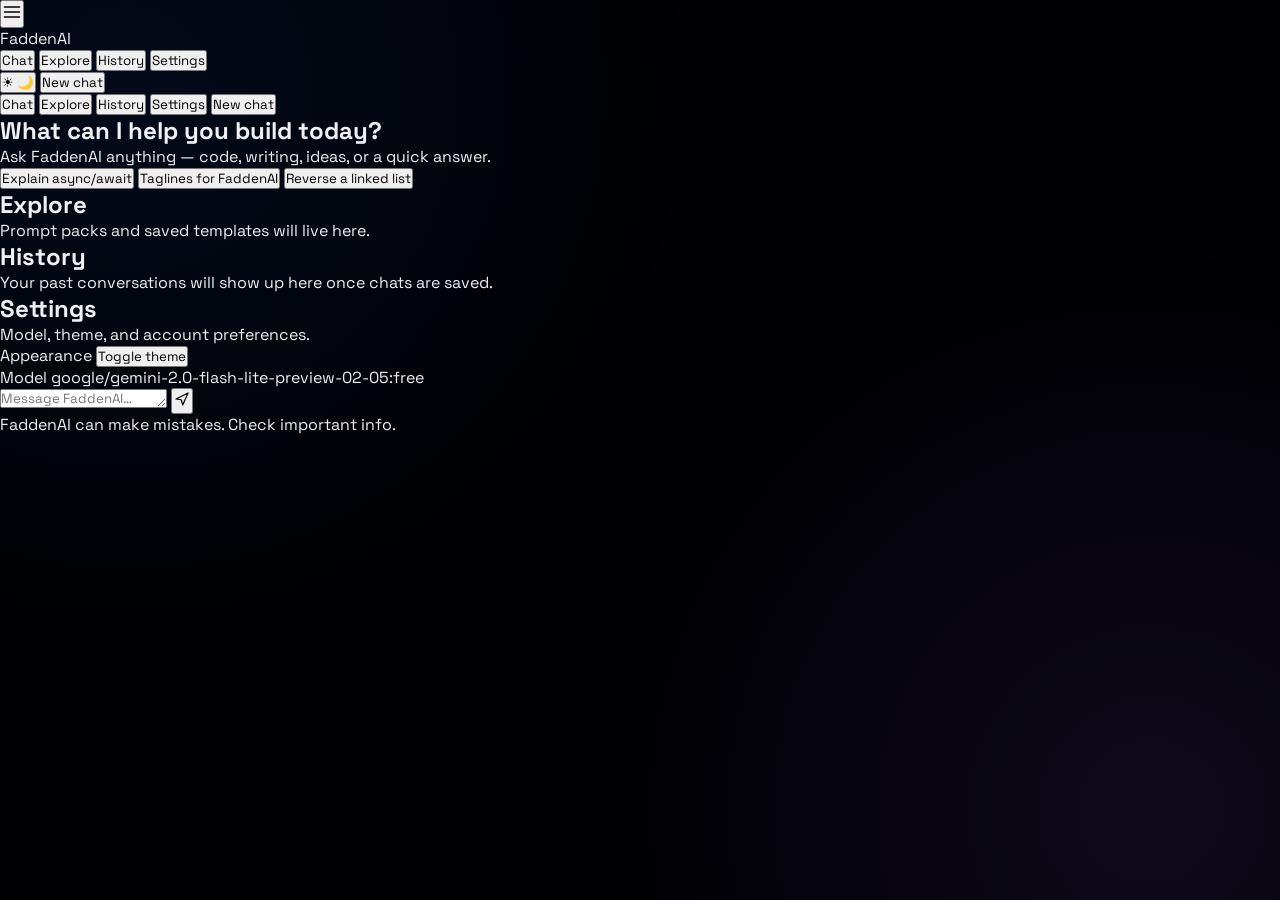
==== commit 3c811755: "Update index.html" ====
--- a/index.html
+++ b/index.html
@@ -1,69 +1,126 @@
 <!DOCTYPE html>
 <html lang="en">
 <head>
-  <meta charset="UTF-8" />
-  <meta name="viewport" content="width=device-width, initial-scale=1.0" />
-  <title>Fadden AI - Workspace</title>
-  <link rel="stylesheet" href="style.css" />
+<meta charset="UTF-8" />
+<meta name="viewport" content="width=device-width, initial-scale=1.0, viewport-fit=cover" />
+<title>FaddenAI</title>
+<meta name="theme-color" content="#0B0E14" />
+<link rel="preconnect" href="https://fonts.googleapis.com">
+<link rel="preconnect" href="https://fonts.gstatic.com" crossorigin>
+<link href="https://fonts.googleapis.com/css2?family=Space+Grotesk:wght@500;600;700&family=Inter:wght@400;500;600&family=JetBrains+Mono:wght@400;500&display=swap" rel="stylesheet">
+<link rel="stylesheet" href="style.css" />
 </head>
 <body>
 
-  <!-- Navbar -->
-  <nav class="navbar">
-    <div class="logo">FaddenAI</div>
-    <div class="nav-links">
-      <a href="#features">Features</a>
-      <a href="#why">Why Fadden</a>
-      <a href="#contact">Contact</a>
+  <!-- ===== Header ===== -->
+  <header class="topbar">
+    <div class="topbar__left">
+      <button id="menuToggle" class="iconBtn onlyMobile" aria-label="Open menu" aria-expanded="false">
+        <svg width="20" height="20" viewBox="0 0 24 24" fill="none"><path d="M3 6h18M3 12h18M3 18h18" stroke="currentColor" stroke-width="2" stroke-linecap="round"/></svg>
+      </button>
+      <div class="brand">
+        <span class="brand__mark" aria-hidden="true"></span>
+        <span class="brand__name">FaddenAI</span>
+      </div>
     </div>
-    <div class="nav-btns">
-      <button class="btn-secondary" id="openLoginBtn">Sign in</button>
-      <a href="chat.html" class="btn-primary">Get started</a>
-    </div>
-  </nav>
 
-  <!-- Hero Section -->
-  <header class="hero">
-    <p class="tagline">ALL YOUR AI TOOLS. ONE WORKSPACE.</p>
-    <h1>Stop switching tabs.<br>Start building <span>with AI</span>.</h1>
-    <p class="subtext">
-      Fadden AI brings chat, code generation, document analysis, and content creation into one premium workspace.
-    </p>
-    <div class="hero-btns">
-      <a href="chat.html" class="btn-primary-large">Get started free</a>
-      <a href="#features" class="btn-secondary-large">See what's inside</a>
+    <nav class="navlinks" id="navlinks" aria-label="Primary">
+      <button class="navlink is-active" data-view="chat" type="button">Chat</button>
+      <button class="navlink" data-view="explore" type="button">Explore</button>
+      <button class="navlink" data-view="history" type="button">History</button>
+      <button class="navlink" data-view="settings" type="button">Settings</button>
+    </nav>
+
+    <div class="topbar__right">
+      <button id="themeToggle" class="iconBtn themeToggle" aria-label="Toggle dark and light theme" title="Toggle theme">
+        <span class="themeToggle__sun" aria-hidden="true">☀️</span>
+        <span class="themeToggle__moon" aria-hidden="true">🌙</span>
+      </button>
+      <button id="newChatBtn" class="btn btn--ghost onlyDesktop" type="button">New chat</button>
     </div>
   </header>
 
-  <!-- Login Modal Popup -->
-  <div class="modal-overlay" id="loginModal">
-    <div class="modal-content">
-      <span class="close-btn" id="closeLoginBtn">&times;</span>
-      <h2>Welcome to Fadden AI</h2>
-      <p>Sign in to unlock all features</p>
-      
-      <button class="social-login-btn google-btn" id="googleLoginBtn">
-        <img src="https://www.svgrepo.com/show/475656/google-color.svg" alt="Google">
-        Continue with Google
+  <!-- ===== Mobile nav drawer ===== -->
+  <div id="mobileDrawer" class="mobileDrawer" aria-hidden="true">
+    <button class="navlink is-active" data-view="chat" type="button">Chat</button>
+    <button class="navlink" data-view="explore" type="button">Explore</button>
+    <button class="navlink" data-view="history" type="button">History</button>
+    <button class="navlink" data-view="settings" type="button">Settings</button>
+    <button class="btn btn--ghost" id="newChatBtnMobile" type="button">New chat</button>
+  </div>
+  <div id="drawerScrim" class="drawerScrim" hidden></div>
+
+  <!-- ===== Main views ===== -->
+  <main class="app">
+
+    <!-- Chat view -->
+    <section class="view is-active" data-view-panel="chat" id="chatPanel">
+      <div class="chatScroll" id="chatScroll">
+        <div class="emptyState" id="emptyState">
+          <span class="emptyState__mark" aria-hidden="true"></span>
+          <h1>What can I help you build today?</h1>
+          <p>Ask FaddenAI anything — code, writing, ideas, or a quick answer.</p>
+          <div class="suggestions">
+            <button class="chip" type="button" data-suggest="Explain how async/await works in JavaScript, with an example.">Explain async/await</button>
+            <button class="chip" type="button" data-suggest="Give me 5 catchy taglines for an AI chat app called FaddenAI.">Taglines for FaddenAI</button>
+            <button class="chip" type="button" data-suggest="Write a Python function that reverses a linked list.">Reverse a linked list</button>
+          </div>
+        </div>
+        <div class="messages" id="messages" role="log" aria-live="polite"></div>
+      </div>
+    </section>
+
+    <!-- Explore view -->
+    <section class="view" data-view-panel="explore">
+      <div class="placeholderView">
+        <h2>Explore</h2>
+        <p>Prompt packs and saved templates will live here.</p>
+      </div>
+    </section>
+
+    <!-- History view -->
+    <section class="view" data-view-panel="history">
+      <div class="placeholderView">
+        <h2>History</h2>
+        <p>Your past conversations will show up here once chats are saved.</p>
+      </div>
+    </section>
+
+    <!-- Settings view -->
+    <section class="view" data-view-panel="settings">
+      <div class="placeholderView">
+        <h2>Settings</h2>
+        <p>Model, theme, and account preferences.</p>
+        <div class="settingsRow">
+          <span>Appearance</span>
+          <button class="btn btn--ghost" id="settingsThemeBtn" type="button">Toggle theme</button>
+        </div>
+        <div class="settingsRow">
+          <span>Model</span>
+          <span class="modelTag">google/gemini-2.0-flash-lite-preview-02-05:free</span>
+        </div>
+      </div>
+    </section>
+  </main>
+
+  <!-- ===== Composer (fixed bottom bar, chat view only) ===== -->
+  <form class="composer" id="composerForm">
+    <div class="composer__inner">
+      <textarea
+        id="promptInput"
+        class="composer__input"
+        placeholder="Message FaddenAI…"
+        rows="1"
+        autocomplete="off"
+        aria-label="Message FaddenAI"
+      ></textarea>
+      <button type="submit" class="sendBtn" id="sendBtn" aria-label="Send message">
+        <svg width="18" height="18" viewBox="0 0 24 24" fill="none"><path d="M4 12L20 4L13 20L11 13L4 12Z" stroke="currentColor" stroke-width="1.6" stroke-linejoin="round" stroke-linecap="round"/></svg>
       </button>
+    </div>
+    <p class="composer__hint">FaddenAI can make mistakes. Check important info.</p>
+  </form>
 
-      <div class="divider">OR</div>
-
-      <div class="phone-login-box">
-        <input type="tel" id="phoneNumber" placeholder="+923001234567" />
-        <button class="btn-primary" id="sendOtpBtn">Send OTP</button>
-      </div>
-
-      <div id="recaptcha-container"></div>
-
-      <div class="phone-login-box" id="otpBox" style="display: none; margin-top: 10px;">
-        <input type="text" id="otpCode" placeholder="Enter 6-digit OTP" />
-        <button class="btn-primary" id="verifyOtpBtn">Verify OTP</button>
-      </div>
-    </div>
-  </div>
-
-  <!-- Scripts -->
-  <script type="module" src="script.js"></script>
+  <script src="script.js"></script>
 </body>
 </html>
--- a/style.css
+++ b/style.css
@@ -1,912 +1,330 @@
-/* ==================================================================
-   FADDEN AI — LANDING PAGE STYLES
-   Theme: Black + Electric Blue, Glassmorphism, Premium/Startup feel
-   Fonts: Space Grotesk (display) + Inter (body)
-   ================================================================== */
-
-/* ------------------------------------------------------------------
-   1. DESIGN TOKENS
-   ------------------------------------------------------------------ */
-:root {
-  /* Core palette */
-  --color-bg: #06070b;              /* near-black base */
-  --color-bg-alt: #0a0c12;          /* slightly lifted panels */
-  --color-surface: rgba(255, 255, 255, 0.045);   /* glass surface fill */
-  --color-surface-strong: rgba(255, 255, 255, 0.08);
-  --color-border: rgba(255, 255, 255, 0.09);
-  --color-border-strong: rgba(255, 255, 255, 0.16);
-
-  --color-text: #eef1f7;
-  --color-text-muted: #9aa3b5;
-  --color-text-faint: #656d80;
-
-  --color-accent: #3d8bff;          /* electric blue */
-  --color-accent-bright: #6aa8ff;
-  --color-accent-dim: #1d4ed8;
-
-  /* Gradients */
-  --gradient-accent: linear-gradient(135deg, #3d8bff 0%, #7c5cff 100%);
-  --gradient-text: linear-gradient(135deg, #ffffff 0%, #9db4ff 100%);
-
-  /* Typography */
-  --font-display: 'Space Grotesk', 'Segoe UI', sans-serif;
-  --font-body: 'Inter', 'Segoe UI', sans-serif;
-
-  /* Spacing scale */
-  --space-xs: 0.5rem;
-  --space-sm: 1rem;
-  --space-md: 1.5rem;
-  --space-lg: 2.5rem;
-  --space-xl: 4rem;
-  --space-2xl: 7rem;
-
-  /* Radii + shadow */
-  --radius-sm: 10px;
-  --radius-md: 16px;
-  --radius-lg: 24px;
-  --shadow-glow: 0 0 60px rgba(61, 139, 255, 0.15);
-  --shadow-card: 0 8px 30px rgba(0, 0, 0, 0.35);
-
-  /* Motion */
-  --ease: cubic-bezier(0.22, 1, 0.36, 1);
-  --transition-fast: 0.2s var(--ease);
-  --transition-med: 0.45s var(--ease);
-}
-
-/* ------------------------------------------------------------------
-   2. RESET & BASE
-   ------------------------------------------------------------------ */
+/* --- Core Reset & Future Baseline --- */
 * {
   margin: 0;
   padding: 0;
   box-sizing: border-box;
-}
-
-html {
-  scroll-behavior: smooth;
-  scroll-padding-top: 90px; /* offset for fixed navbar when jumping to anchors */
+  font-family: 'Space Grotesk', system-ui, -apple-system, sans-serif; /* Use a futuristic font */
 }
 
 body {
-  background: var(--color-bg);
-  color: var(--color-text);
-  font-family: var(--font-body);
+  background-color: #010103;
+  color: #f0f0f5;
+  min-height: 100vh;
+  display: flex;
+  flex-direction: column;
+  overflow-x: hidden;
+  position: relative;
+}
+
+/* Background Neural Mesh Effect (Pseudo-element) */
+body::before {
+  content: '';
+  position: fixed;
+  top: 0; left: 0; width: 100%; height: 100%;
+  background: 
+    radial-gradient(circle at 10% 10%, rgba(37, 99, 235, 0.1) 0%, transparent 40%),
+    radial-gradient(circle at 90% 90%, rgba(139, 92, 246, 0.1) 0%, transparent 40%),
+    url('[data-uri]');
+  z-index: -1;
+}
+
+/* --- Futuristic Navbar --- */
+.navbar {
+  display: flex;
+  justify-content: space-between;
+  align-items: center;
+  padding: 15px 50px;
+  background: rgba(10, 10, 15, 0.7);
+  backdrop-filter: blur(20px);
+  border-bottom: 1px solid rgba(255, 255, 255, 0.05);
+  position: sticky;
+  top: 0;
+  z-index: 100;
+  box-shadow: 0 4px 30px rgba(0, 0, 0, 0.5);
+}
+
+.logo {
+  font-size: 24px;
+  font-weight: 700;
+  letter-spacing: -1px;
+  color: #fff;
+  background: linear-gradient(90deg, #fff 0%, #a855f7 100%);
+  -webkit-background-clip: text;
+  -webkit-text-fill-color: transparent;
+}
+
+.nav-links {
+  display: flex;
+  gap: 40px;
+}
+
+.nav-links a {
+  color: rgba(255, 255, 255, 0.7);
+  text-decoration: none;
+  font-size: 15px;
+  font-weight: 500;
+  transition: all 0.3s ease;
+  position: relative;
+}
+
+.nav-links a::after {
+  content: '';
+  position: absolute;
+  bottom: -5px; left: 0; width: 0; height: 2px;
+  background: #a855f7;
+  transition: width 0.3s ease;
+}
+
+.nav-links a:hover {
+  color: #fff;
+}
+
+.nav-links a:hover::after {
+  width: 100%;
+}
+
+.nav-btns {
+  display: flex;
+  gap: 15px;
+  align-items: center;
+}
+
+/* --- Havi Buttons --- */
+.btn-primary {
+  background: linear-gradient(135deg, #2563eb 0%, #a855f7 100%);
+  color: #fff;
+  padding: 12px 28px;
+  border-radius: 50px;
+  text-decoration: none;
+  font-weight: 700;
+  font-size: 15px;
+  border: none;
+  cursor: pointer;
+  transition: all 0.3s ease;
+  box-shadow: 0 4px 15px rgba(168, 85, 247, 0.3);
+  text-transform: uppercase;
+  letter-spacing: 1px;
+}
+
+.btn-primary:hover {
+  box-shadow: 0 6px 20px rgba(168, 85, 247, 0.5);
+  transform: translateY(-2px);
+}
+
+.btn-secondary {
+  background: rgba(255, 255, 255, 0.03);
+  color: rgba(255, 255, 255, 0.9);
+  border: 1px solid rgba(255, 255, 255, 0.1);
+  padding: 12px 28px;
+  border-radius: 50px;
+  font-weight: 600;
+  font-size: 15px;
+  cursor: pointer;
+  transition: all 0.3s ease;
+}
+
+.btn-secondary:hover {
+  background: rgba(255, 255, 255, 0.08);
+  border-color: rgba(255, 255, 255, 0.2);
+}
+
+/* --- Massive Hero Section --- */
+.hero {
+  padding: 150px 20px;
+  max-width: 1200px;
+  margin: 0 auto;
+  text-align: center;
+  display: flex;
+  flex-direction: column;
+  align-items: center;
+}
+
+.hero-tag {
+  text-transform: uppercase;
+  font-size: 13px;
+  letter-spacing: 3px;
+  color: #a855f7;
+  margin-bottom: 25px;
+  font-weight: 700;
+  background: rgba(168, 85, 247, 0.1);
+  padding: 8px 16px;
+  border-radius: 50px;
+  border: 1px solid rgba(168, 85, 247, 0.2);
+}
+
+.hero h1 {
+  font-size: 80px;
+  line-height: 1;
+  font-weight: 800;
+  margin-bottom: 30px;
+  letter-spacing: -3px;
+  background: linear-gradient(180deg, #fff 0%, #888 100%);
+  -webkit-background-clip: text;
+  -webkit-text-fill-color: transparent;
+}
+
+.hero p {
+  font-size: 20px;
+  color: rgba(255, 255, 255, 0.7);
+  max-width: 700px;
+  margin: 0 auto 50px;
   line-height: 1.6;
-  -webkit-font-smoothing: antialiased;
-  overflow-x: hidden;
-}
-
-a {
-  color: inherit;
-  text-decoration: none;
-}
-
-ul {
-  list-style: none;
-}
-
-svg {
-  width: 22px;
-  height: 22px;
-}
-
-img {
-  max-width: 100%;
-  display: block;
-}
-
-/* Respect reduced-motion preference across the whole page */
-@media (prefers-reduced-motion: reduce) {
-  html {
-    scroll-behavior: auto;
-  }
-  *,
-  *::before,
-  *::after {
-    animation-duration: 0.001ms !important;
-    animation-iteration-count: 1 !important;
-    transition-duration: 0.001ms !important;
-  }
-}
-
-.container {
-  width: 100%;
-  max-width: 1180px;
-  margin: 0 auto;
-  padding: 0 var(--space-md);
-}
-
-/* Visible keyboard focus for accessibility */
-a:focus-visible,
-button:focus-visible {
-  outline: 2px solid var(--color-accent-bright);
-  outline-offset: 3px;
-  border-radius: 4px;
-}
-
-/* ------------------------------------------------------------------
-   3. LOADING SCREEN
-   ------------------------------------------------------------------ */
-#loading-screen {
+}
+
+/* --- Glassmorphism Login Modal (HAVI Style) --- */
+.modal {
+  display: none;
   position: fixed;
-  inset: 0;
-  z-index: 999;
-  display: flex;
-  flex-direction: column;
+  z-index: 1000;
+  left: 0;
+  top: 0;
+  width: 100%;
+  height: 100%;
+  background-color: rgba(0, 0, 0, 0.8);
+  backdrop-filter: blur(15px);
   align-items: center;
   justify-content: center;
-  gap: var(--space-md);
-  background: var(--color-bg);
-  transition: opacity 0.6s var(--ease), visibility 0.6s var(--ease);
-}
-
-#loading-screen.is-hidden {
-  opacity: 0;
-  visibility: hidden;
-  pointer-events: none;
-}
-
-.loader-mark {
+}
+
+.modal.active {
+  display: flex;
+  animation: fadeIn 0.3s ease-out;
+}
+
+.modal-content {
+  background: linear-gradient(135deg, rgba(20, 20, 25, 0.9) 0%, rgba(10, 10, 15, 0.95) 100%);
+  border: 1px solid rgba(255, 255, 255, 0.08);
+  border-radius: 24px;
+  padding: 40px;
+  width: 90%;
+  max-width: 450px;
   position: relative;
-  width: 56px;
-  height: 56px;
+  box-shadow: 0 25px 60px rgba(0, 0, 0, 0.8), 0 0 100px rgba(168, 85, 247, 0.15);
+  transform: translateY(0);
+  transition: transform 0.3s ease-out;
+}
+
+.modal.active .modal-content {
+    transform: translateY(0);
+}
+
+.close-btn {
+  position: absolute;
+  top: 20px;
+  right: 25px;
+  font-size: 24px;
+  cursor: pointer;
+  color: rgba(255, 255, 255, 0.4);
+  transition: color 0.2s;
+}
+
+.close-btn:hover {
+  color: #fff;
+}
+
+.modal h2 {
+    font-size: 28px;
+    font-weight: 800;
+    margin-bottom: 10px;
+    letter-spacing: -1px;
+}
+
+.modal p {
+    color: rgba(255, 255, 255, 0.6);
+    margin-bottom: 30px;
+    font-size: 15px;
+}
+
+.auth-btn-google {
+  width: 100%;
+  padding: 14px;
+  background: #ffffff;
+  color: #000000;
+  border: none;
+  border-radius: 12px;
+  font-weight: 700;
+  cursor: pointer;
+  margin-top: 15px;
   display: flex;
   align-items: center;
   justify-content: center;
-}
-
-.loader-ring {
-  position: absolute;
-  inset: 0;
-  border: 2px solid var(--color-border);
-  border-top-color: var(--color-accent);
-  border-radius: 50%;
-  animation: spin 0.9s linear infinite;
-}
-
-.loader-dot {
-  width: 8px;
-  height: 8px;
-  border-radius: 50%;
-  background: var(--color-accent);
-  box-shadow: 0 0 16px 2px rgba(61, 139, 255, 0.7);
-}
-
-.loader-text {
-  font-family: var(--font-display);
+  gap: 12px;
+  font-size: 15px;
+  transition: all 0.2s ease;
+}
+
+.auth-btn-google:hover {
+    background: #f0f0f0;
+    transform: scale(1.02);
+}
+
+.auth-divider {
+  text-align: center;
+  margin: 20px 0;
+  color: rgba(255, 255, 255, 0.2);
+  font-size: 13px;
   font-weight: 600;
-  letter-spacing: 0.08em;
-  color: var(--color-text-muted);
-  font-size: 0.85rem;
-  text-transform: uppercase;
-}
-
-@keyframes spin {
-  to { transform: rotate(360deg); }
-}
-
-/* ------------------------------------------------------------------
-   4. AMBIENT BACKGROUND (signature element)
-   Fixed, blurred, slow-moving electric-blue glow — sits behind
-   every section to create the glassmorphism "workspace" atmosphere.
-   ------------------------------------------------------------------ */
-.ambient-bg {
-  position: fixed;
-  inset: 0;
-  z-index: 0;
-  overflow: hidden;
-  pointer-events: none;
-}
-
-.aurora {
-  position: absolute;
-  border-radius: 50%;
-  filter: blur(110px);
-  opacity: 0.35;
-  will-change: transform;
-}
-
-.aurora--one {
-  width: 620px;
-  height: 620px;
-  top: -180px;
-  left: -120px;
-  background: radial-gradient(circle, #3d8bff 0%, transparent 70%);
-  animation: drift-one 22s ease-in-out infinite alternate;
-}
-
-.aurora--two {
-  width: 560px;
-  height: 560px;
-  bottom: -220px;
-  right: -140px;
-  background: radial-gradient(circle, #7c5cff 0%, transparent 70%);
-  animation: drift-two 26s ease-in-out infinite alternate;
-}
-
-@keyframes drift-one {
-  0%   { transform: translate(0, 0) scale(1); }
-  100% { transform: translate(80px, 60px) scale(1.15); }
-}
-
-@keyframes drift-two {
-  0%   { transform: translate(0, 0) scale(1); }
-  100% { transform: translate(-60px, -40px) scale(1.1); }
-}
-
-/* Subtle grain overlay keeps the glow from looking flat/plastic */
-.grain {
-  position: absolute;
-  inset: 0;
-  background-image: radial-gradient(rgba(255, 255, 255, 0.025) 1px, transparent 1px);
-  background-size: 3px 3px;
-}
-
-@media (prefers-reduced-motion: reduce) {
-  .aurora {
-    animation: none;
-  }
-}
-
-/* ------------------------------------------------------------------
-   5. GLASSMORPHISM UTILITY
-   ------------------------------------------------------------------ */
-.glass {
-  background: var(--color-surface);
-  border: 1px solid var(--color-border);
-  border-radius: var(--radius-md);
-  backdrop-filter: blur(18px) saturate(140%);
-  -webkit-backdrop-filter: blur(18px) saturate(140%);
-  box-shadow: var(--shadow-card);
-}
-
-/* ------------------------------------------------------------------
-   6. BUTTONS
-   ------------------------------------------------------------------ */
-.btn {
-  display: inline-flex;
-  align-items: center;
-  justify-content: center;
-  gap: 0.5rem;
-  font-family: var(--font-body);
-  font-weight: 600;
-  font-size: 0.95rem;
-  padding: 0.7rem 1.4rem;
-  border-radius: 999px;
-  border: 1px solid transparent;
-  cursor: pointer;
-  transition: transform var(--transition-fast), box-shadow var(--transition-fast), background var(--transition-fast), border-color var(--transition-fast);
-  white-space: nowrap;
-}
-
-.btn--primary {
-  background: var(--gradient-accent);
-  color: #ffffff;
-  box-shadow: 0 4px 24px rgba(61, 139, 255, 0.35);
-}
-
-.btn--primary:hover {
-  transform: translateY(-2px);
-  box-shadow: 0 8px 32px rgba(61, 139, 255, 0.5);
-}
-
-.btn--ghost {
-  background: transparent;
-  color: var(--color-text);
-  border-color: var(--color-border-strong);
-}
-
-.btn--ghost:hover {
-  border-color: var(--color-accent);
-  color: var(--color-accent-bright);
-}
-
-.btn--lg {
-  padding: 0.9rem 1.8rem;
-  font-size: 1rem;
-}
-
-.btn--block {
-  width: 100%;
-}
-
-/* ------------------------------------------------------------------
-   7. NAVBAR
-   ------------------------------------------------------------------ */
-.navbar {
-  position: fixed;
-  top: 0;
-  left: 0;
-  right: 0;
-  z-index: 100;
-  padding: var(--space-sm) 0;
-  transition: background var(--transition-med), border-color var(--transition-med), padding var(--transition-med);
-  border-bottom: 1px solid transparent;
-}
-
-.navbar.is-scrolled {
-  background: rgba(6, 7, 11, 0.72);
-  backdrop-filter: blur(16px);
-  -webkit-backdrop-filter: blur(16px);
-  border-bottom-color: var(--color-border);
-  padding: 0.7rem 0;
-}
-
-.navbar__inner {
-  display: flex;
-  align-items: center;
-  justify-content: space-between;
-  gap: var(--space-md);
-}
-
-.navbar__brand {
-  display: flex;
-  align-items: center;
-  gap: 0.6rem;
-  font-family: var(--font-display);
-  font-weight: 600;
-  font-size: 1.15rem;
-}
-
-.brand-mark {
-  width: 26px;
-  height: 26px;
-  border-radius: 8px;
-  background: var(--gradient-accent);
-  box-shadow: 0 0 18px rgba(61, 139, 255, 0.55);
-  flex-shrink: 0;
-}
-
-.brand-accent {
-  color: var(--color-accent-bright);
-}
-
-.navbar__links {
-  display: flex;
-  align-items: center;
-  gap: var(--space-lg);
-}
-
-.nav-link {
-  font-size: 0.92rem;
-  color: var(--color-text-muted);
-  transition: color var(--transition-fast);
-}
-
-.nav-link:hover {
-  color: var(--color-text);
-}
-
-.navbar__actions {
-  display: flex;
-  align-items: center;
-  gap: 0.75rem;
-}
-
-/* Mobile hamburger toggle — hidden on desktop */
-.navbar__toggle {
-  display: none;
-  flex-direction: column;
-  justify-content: center;
-  gap: 5px;
-  width: 32px;
-  height: 32px;
-  background: none;
-  border: none;
-  cursor: pointer;
-  z-index: 101;
-}
-
-.navbar__toggle span {
-  display: block;
-  width: 100%;
-  height: 2px;
-  background: var(--color-text);
-  border-radius: 2px;
-  transition: transform var(--transition-fast), opacity var(--transition-fast);
-}
-
-.navbar__toggle.is-active span:nth-child(1) {
-  transform: translateY(7px) rotate(45deg);
-}
-.navbar__toggle.is-active span:nth-child(2) {
-  opacity: 0;
-}
-.navbar__toggle.is-active span:nth-child(3) {
-  transform: translateY(-7px) rotate(-45deg);
-}
-
-/* Mobile dropdown menu */
-.mobile-menu {
-  display: none;
-  flex-direction: column;
-  gap: var(--space-md);
-  padding: var(--space-lg) var(--space-md);
-  background: rgba(8, 9, 14, 0.97);
-  backdrop-filter: blur(20px);
-  border-bottom: 1px solid var(--color-border);
-  max-height: 0;
-  overflow: hidden;
-  transition: max-height var(--transition-med);
-}
-
-.mobile-menu.is-open {
-  max-height: 420px;
-}
-
-.mobile-menu__link {
-  font-size: 1.05rem;
-  color: var(--color-text-muted);
-  padding: 0.4rem 0;
-}
-
-.mobile-menu__actions {
-  display: flex;
-  flex-direction: column;
-  gap: 0.75rem;
-  margin-top: var(--space-sm);
-}
-
-/* ------------------------------------------------------------------
-   8. SHARED SECTION TYPOGRAPHY
-   ------------------------------------------------------------------ */
-.eyebrow {
-  display: inline-block;
-  font-size: 0.8rem;
-  font-weight: 600;
-  letter-spacing: 0.08em;
-  text-transform: uppercase;
-  color: var(--color-accent-bright);
-  margin-bottom: var(--space-sm);
-}
-
-.section-title {
-  font-family: var(--font-display);
-  font-size: clamp(1.8rem, 3.4vw, 2.6rem);
-  font-weight: 600;
-  line-height: 1.2;
-  margin-bottom: var(--space-sm);
-  max-width: 720px;
-}
-
-.section-subtitle {
-  color: var(--color-text-muted);
-  font-size: 1.05rem;
-  max-width: 620px;
-  margin-bottom: var(--space-xl);
-}
-
-.text-accent {
-  background: var(--gradient-text);
-  -webkit-background-clip: text;
-  background-clip: text;
-  color: transparent;
-}
-
-/* ------------------------------------------------------------------
-   9. HERO SECTION
-   ------------------------------------------------------------------ */
-.hero {
   position: relative;
-  z-index: 1;
-  padding: calc(var(--space-2xl) + 3rem) 0 var(--space-2xl);
-}
-
-.hero__inner {
-  display: flex;
-  flex-direction: column;
-  align-items: center;
-  text-align: center;
-}
-
-.hero__title {
-  font-family: var(--font-display);
-  font-weight: 600;
-  font-size: clamp(2.4rem, 6vw, 4.2rem);
-  line-height: 1.12;
-  letter-spacing: -0.01em;
-  max-width: 850px;
-  margin-bottom: var(--space-md);
-}
-
-.hero__subtitle {
-  font-size: 1.15rem;
-  color: var(--color-text-muted);
-  max-width: 620px;
-  margin-bottom: var(--space-lg);
-}
-
-.hero__actions {
-  display: flex;
-  gap: 1rem;
-  flex-wrap: wrap;
-  justify-content: center;
-  margin-bottom: var(--space-2xl);
-}
-
-/* Glass chat preview panel */
-.hero__panel {
-  width: 100%;
-  max-width: 620px;
-  text-align: left;
-  overflow: hidden;
-}
-
-.hero__panel-bar {
-  display: flex;
-  align-items: center;
-  gap: 0.5rem;
-  padding: 0.85rem var(--space-md);
-  border-bottom: 1px solid var(--color-border);
-}
-
-.hero__panel-bar .dot {
-  width: 9px;
-  height: 9px;
-  border-radius: 50%;
-  background: var(--color-border-strong);
-}
-
-.hero__panel-title {
-  margin-left: 0.5rem;
-  font-size: 0.82rem;
-  color: var(--color-text-faint);
-}
-
-.hero__panel-body {
-  padding: var(--space-md);
-  display: flex;
-  flex-direction: column;
-  gap: 0.7rem;
-}
-
-.chat-line {
-  padding: 0.65rem 0.95rem;
-  border-radius: var(--radius-sm);
-  font-size: 0.9rem;
-  max-width: 82%;
-  line-height: 1.5;
-}
-
-.chat-line--user {
-  align-self: flex-end;
-  background: var(--gradient-accent);
-  color: #fff;
-  border-bottom-right-radius: 4px;
-}
-
-.chat-line--ai {
-  align-self: flex-start;
-  background: var(--color-surface-strong);
-  border: 1px solid var(--color-border);
-  color: var(--color-text-muted);
-  border-bottom-left-radius: 4px;
-}
-
-.chat-line--typing {
-  display: flex;
-  gap: 4px;
-  align-items: center;
-  padding: 0.85rem 0.95rem;
-}
-
-.chat-line--typing span {
-  width: 6px;
-  height: 6px;
-  border-radius: 50%;
-  background: var(--color-text-faint);
-  animation: typing-bounce 1.2s ease-in-out infinite;
-}
-
-.chat-line--typing span:nth-child(2) { animation-delay: 0.15s; }
-.chat-line--typing span:nth-child(3) { animation-delay: 0.3s; }
-
-@keyframes typing-bounce {
-  0%, 60%, 100% { transform: translateY(0); opacity: 0.5; }
-  30% { transform: translateY(-4px); opacity: 1; }
-}
-
-/* ------------------------------------------------------------------
-   10. FEATURES SECTION
-   ------------------------------------------------------------------ */
-.features {
-  position: relative;
-  z-index: 1;
-  padding: var(--space-2xl) 0;
-}
-
-.features__grid {
-  display: grid;
-  grid-template-columns: repeat(3, 1fr);
-  gap: var(--space-md);
-}
-
-.feature-card {
-  padding: var(--space-lg);
-  transition: transform var(--transition-med), border-color var(--transition-med), background var(--transition-med);
-}
-
-.feature-card:hover {
-  transform: translateY(-4px);
-  border-color: var(--color-border-strong);
-  background: var(--color-surface-strong);
-}
-
-.feature-card__icon {
-  width: 44px;
-  height: 44px;
-  border-radius: var(--radius-sm);
-  display: flex;
-  align-items: center;
-  justify-content: center;
-  background: rgba(61, 139, 255, 0.12);
-  color: var(--color-accent-bright);
-  margin-bottom: var(--space-sm);
-}
-
-.feature-card h3 {
-  font-family: var(--font-display);
-  font-size: 1.1rem;
-  font-weight: 600;
-  margin-bottom: 0.5rem;
-}
-
-.feature-card p {
-  color: var(--color-text-muted);
-  font-size: 0.94rem;
-}
-
-/* ------------------------------------------------------------------
-   11. WHY CHOOSE FADDEN AI SECTION
-   ------------------------------------------------------------------ */
-.why {
-  position: relative;
-  z-index: 1;
-  padding: var(--space-2xl) 0;
-}
-
-.why__inner {
-  display: grid;
-  grid-template-columns: 1.1fr 0.9fr;
-  gap: var(--space-2xl);
-  align-items: center;
-}
-
-.why__list {
-  display: flex;
-  flex-direction: column;
-  gap: var(--space-md);
-  margin-top: var(--space-lg);
-}
-
-.why__item {
-  display: flex;
-  gap: var(--space-sm);
-  align-items: flex-start;
-}
-
-.why__item-icon {
-  flex-shrink: 0;
-  width: 26px;
-  height: 26px;
-  border-radius: 50%;
-  background: rgba(61, 139, 255, 0.15);
-  color: var(--color-accent-bright);
-  display: flex;
-  align-items: center;
-  justify-content: center;
-  font-size: 0.8rem;
-  margin-top: 0.2rem;
-}
-
-.why__item h4 {
-  font-size: 1rem;
-  font-weight: 600;
-  margin-bottom: 0.2rem;
-}
-
-.why__item p {
-  color: var(--color-text-muted);
-  font-size: 0.92rem;
-}
-
-.why__visual {
-  position: relative;
-  display: flex;
-  flex-direction: column;
-  gap: var(--space-md);
-}
-
-.why__stat-card {
-  padding: var(--space-lg);
-  display: flex;
-  flex-direction: column;
-  gap: 0.4rem;
-}
-
-.why__stat-card--offset {
-  margin-left: var(--space-xl);
-}
-
-.why__stat-num {
-  font-family: var(--font-display);
-  font-size: 2.4rem;
-  font-weight: 700;
-  color: var(--color-accent-bright);
-}
-
-.why__stat-label {
-  color: var(--color-text-muted);
-  font-size: 0.9rem;
-  max-width: 240px;
-}
-
-/* ------------------------------------------------------------------
-   12. FINAL CTA
-   ------------------------------------------------------------------ */
-.cta {
-  position: relative;
-  z-index: 1;
-  padding: 0 0 var(--space-2xl);
-}
-
-.cta__inner {
-  text-align: center;
-  padding: var(--space-2xl) var(--space-lg);
-  display: flex;
-  flex-direction: column;
-  align-items: center;
-  gap: var(--space-sm);
-}
-
-.cta__inner h2 {
-  font-family: var(--font-display);
-  font-size: clamp(1.6rem, 3vw, 2.2rem);
-  font-weight: 600;
-}
-
-.cta__inner p {
-  color: var(--color-text-muted);
-  margin-bottom: var(--space-sm);
-}
-
-/* ------------------------------------------------------------------
-   13. FOOTER
-   ------------------------------------------------------------------ */
-.footer {
-  position: relative;
-  z-index: 1;
-  border-top: 1px solid var(--color-border);
-  padding-top: var(--space-2xl);
-}
-
-.footer__inner {
-  display: grid;
-  grid-template-columns: 1.4fr 1fr 1fr 1fr;
-  gap: var(--space-lg);
-  padding-bottom: var(--space-xl);
-}
-
-.footer__brand .navbar__brand {
-  margin-bottom: 0.6rem;
-}
-
-.footer__tagline {
-  color: var(--color-text-faint);
-  font-size: 0.88rem;
-  max-width: 220px;
-}
-
-.footer__col h5 {
-  font-size: 0.85rem;
-  text-transform: uppercase;
-  letter-spacing: 0.06em;
-  color: var(--color-text-faint);
-  margin-bottom: var(--space-sm);
-}
-
-.footer__col a {
-  display: block;
-  color: var(--color-text-muted);
-  font-size: 0.92rem;
-  padding: 0.3rem 0;
-  transition: color var(--transition-fast);
-}
-
-.footer__col a:hover {
-  color: var(--color-accent-bright);
-}
-
-.footer__bottom {
-  border-top: 1px solid var(--color-border);
-  padding: var(--space-md);
-  text-align: center;
-}
-
-.footer__bottom p {
-  color: var(--color-text-faint);
-  font-size: 0.85rem;
-}
-
-/* ------------------------------------------------------------------
-   14. SCROLL REVEAL ANIMATION
-   Elements start slightly lower + transparent, JS toggles
-   .is-visible via IntersectionObserver as they enter viewport.
-   ------------------------------------------------------------------ */
-[data-reveal] {
-  opacity: 0;
-  transform: translateY(24px);
-  transition: opacity 0.8s var(--ease), transform 0.8s var(--ease);
-}
-
-[data-reveal].is-visible {
-  opacity: 1;
-  transform: translateY(0);
-}
-
-/* ------------------------------------------------------------------
-   15. RESPONSIVE BREAKPOINTS
-   ------------------------------------------------------------------ */
-@media (max-width: 960px) {
-  .why__inner {
-    grid-template-columns: 1fr;
-    gap: var(--space-xl);
-  }
-
-  .why__stat-card--offset {
-    margin-left: 0;
-  }
-
-  .footer__inner {
-    grid-template-columns: 1fr 1fr;
-    row-gap: var(--space-lg);
-  }
-}
-
-@media (max-width: 860px) {
-  .features__grid {
-    grid-template-columns: repeat(2, 1fr);
-  }
-
-  .navbar__links,
-  .navbar__actions {
-    display: none;
-  }
-
-  .navbar__toggle {
-    display: flex;
-  }
-
-  .mobile-menu {
-    display: flex;
-  }
-}
-
-@media (max-width: 560px) {
-  :root {
-    --space-2xl: 4.5rem;
-  }
-
-  .features__grid {
-    grid-template-columns: 1fr;
-  }
-
-  .footer__inner {
-    grid-template-columns: 1fr;
-  }
-
-  .hero__actions {
-    flex-direction: column;
-    width: 100%;
-  }
-
-  .hero__actions .btn {
-    width: 100%;
-  }
-
-  .aurora--one,
-  .aurora--two {
-    width: 360px;
-    height: 360px;
-  }
-}
+}
+
+.auth-divider::before, .auth-divider::after {
+    content: '';
+    position: absolute;
+    top: 50%; width: 40%; height: 1px;
+    background: rgba(255, 255, 255, 0.1);
+}
+.auth-divider::before { left: 0; }
+.auth-divider::after { right: 0; }
+
+.phone-input {
+  width: 100%;
+  padding: 14px;
+  background: rgba(255, 255, 255, 0.03);
+  border: 1px solid rgba(255, 255, 255, 0.08);
+  border-radius: 12px;
+  color: #fff;
+  margin-bottom: 15px;
+  font-size: 15px;
+  outline: none;
+  transition: border-color 0.2s;
+}
+
+.phone-input:focus {
+    border-color: #a855f7;
+}
+
+.phone-btn {
+  width: 100%;
+  padding: 14px;
+  background: rgba(168, 85, 247, 0.1);
+  color: #a855f7;
+  border: 1px solid rgba(168, 85, 247, 0.3);
+  border-radius: 12px;
+  font-weight: 700;
+  cursor: pointer;
+  font-size: 15px;
+  transition: all 0.2s ease;
+}
+
+.phone-btn:hover {
+  background: rgba(168, 85, 247, 0.2);
+  border-color: rgba(168, 85, 247, 0.5);
+}
+
+/* Animations */
+@keyframes fadeIn {
+  from { opacity: 0; }
+  to { opacity: 1; }
+}
+
+@keyframes slideUp {
+  from { transform: translateY(20px); opacity: 0; }
+  to { transform: translateY(0); opacity: 1; }
+}
+
+.hero h1, .hero p, .hero .nav-btns {
+    animation: slideUp 0.6s ease-out both;
+}
+.hero h1 { animation-delay: 0.1s; }
+.hero p { animation-delay: 0.2s; }
+.hero .nav-btns { animation-delay: 0.3s; }
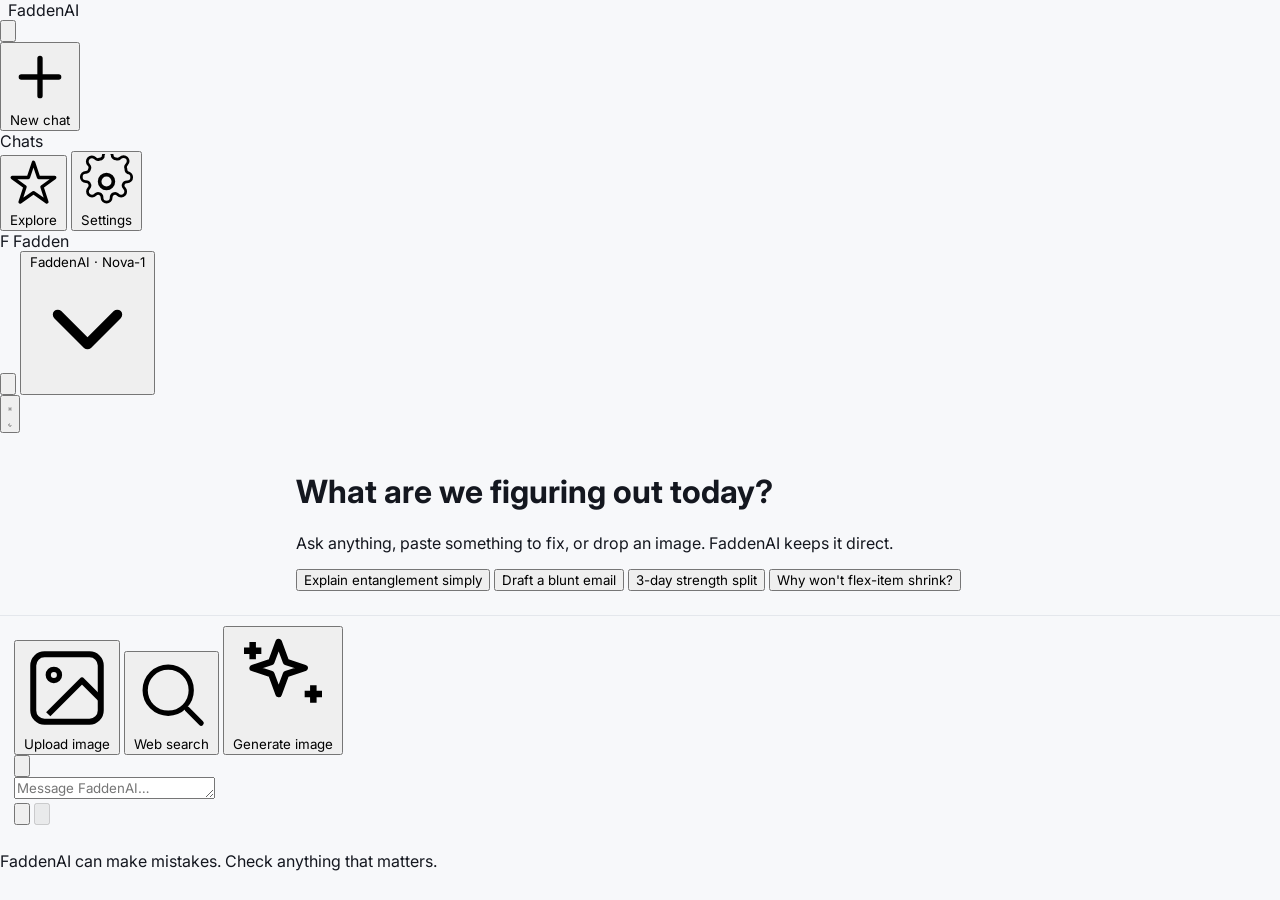
==== commit 6399075d: "Update index.html" ====
--- a/index.html
+++ b/index.html
@@ -1,126 +1,148 @@
 <!DOCTYPE html>
-<html lang="en">
+<html lang="en" data-theme="dark">
 <head>
-<meta charset="UTF-8" />
-<meta name="viewport" content="width=device-width, initial-scale=1.0, viewport-fit=cover" />
+<meta charset="UTF-8">
+<meta name="viewport" content="width=device-width, initial-scale=1.0, maximum-scale=1, viewport-fit=cover">
 <title>FaddenAI</title>
-<meta name="theme-color" content="#0B0E14" />
 <link rel="preconnect" href="https://fonts.googleapis.com">
-<link rel="preconnect" href="https://fonts.gstatic.com" crossorigin>
-<link href="https://fonts.googleapis.com/css2?family=Space+Grotesk:wght@500;600;700&family=Inter:wght@400;500;600&family=JetBrains+Mono:wght@400;500&display=swap" rel="stylesheet">
-<link rel="stylesheet" href="style.css" />
+<link href="https://fonts.googleapis.com/css2?family=Space+Grotesk:wght@500;600;700&family=Inter:wght@400;500;600;700&family=JetBrains+Mono:wght@400;500&display=swap" rel="stylesheet">
+<link rel="stylesheet" href="style.css">
 </head>
 <body>
 
-  <!-- ===== Header ===== -->
-  <header class="topbar">
-    <div class="topbar__left">
-      <button id="menuToggle" class="iconBtn onlyMobile" aria-label="Open menu" aria-expanded="false">
-        <svg width="20" height="20" viewBox="0 0 24 24" fill="none"><path d="M3 6h18M3 12h18M3 18h18" stroke="currentColor" stroke-width="2" stroke-linecap="round"/></svg>
+<div class="app">
+
+  <!-- Mobile scrim -->
+  <div class="scrim" id="scrim"></div>
+
+  <!-- ============ SIDEBAR ============ -->
+  <aside class="sidebar" id="sidebar">
+    <div class="sidebar-top">
+      <div class="brand">
+        <span class="brand-mark" aria-hidden="true"></span>
+        <span class="brand-name">FaddenAI</span>
+      </div>
+      <button class="icon-btn sidebar-collapse-btn" id="collapseBtn" title="Collapse sidebar" aria-label="Collapse sidebar">
+        <svg viewBox="0 0 24 24" fill="none"><path d="M15 6l-6 6 6 6" stroke="currentColor" stroke-width="2" stroke-linecap="round" stroke-linejoin="round"/></svg>
       </button>
-      <div class="brand">
-        <span class="brand__mark" aria-hidden="true"></span>
-        <span class="brand__name">FaddenAI</span>
+    </div>
+
+    <button class="new-chat-btn" id="newChatBtn">
+      <svg viewBox="0 0 24 24" fill="none"><path d="M12 5v14M5 12h14" stroke="currentColor" stroke-width="2" stroke-linecap="round"/></svg>
+      <span>New chat</span>
+    </button>
+
+    <div class="sidebar-section-label"><span>Chats</span></div>
+    <nav class="chat-history" id="chatHistory">
+      <!-- chat history items injected by JS -->
+    </nav>
+
+    <div class="sidebar-bottom">
+      <button class="side-link" id="exploreBtn">
+        <svg viewBox="0 0 24 24" fill="none"><path d="M12 2l2.4 7.2H22l-6 4.4 2.3 7.1L12 16.3 5.7 20.7 8 13.6 2 9.2h7.6L12 2z" stroke="currentColor" stroke-width="1.6" stroke-linejoin="round"/></svg>
+        <span>Explore</span>
+      </button>
+      <button class="side-link" id="settingsBtn">
+        <svg viewBox="0 0 24 24" fill="none"><path d="M12 15a3 3 0 100-6 3 3 0 000 6z" stroke="currentColor" stroke-width="1.6"/><path d="M19.4 13a1.7 1.7 0 00.34 1.87l.06.06a2 2 0 11-2.83 2.83l-.06-.06a1.7 1.7 0 00-1.87-.34 1.7 1.7 0 00-1 1.55V19a2 2 0 11-4 0v-.09a1.7 1.7 0 00-1-1.55 1.7 1.7 0 00-1.87.34l-.06.06a2 2 0 11-2.83-2.83l.06-.06A1.7 1.7 0 004.6 13a1.7 1.7 0 00-1.55-1H3a2 2 0 110-4h.09A1.7 1.7 0 004.6 6.6a1.7 1.7 0 00-.34-1.87l-.06-.06a2 2 0 112.83-2.83l.06.06a1.7 1.7 0 001.87.34H9a1.7 1.7 0 001.55-1V1a2 2 0 114 0v.09a1.7 1.7 0 001.55 1 1.7 1.7 0 001.87-.34l.06-.06a2 2 0 112.83 2.83l-.06.06a1.7 1.7 0 00-.34 1.87V6.6a1.7 1.7 0 001 1.55H21a2 2 0 110 4h-.09a1.7 1.7 0 00-1.55 1z" stroke="currentColor" stroke-width="1.2"/></svg>
+        <span>Settings</span>
+      </button>
+      <div class="user-chip">
+        <span class="user-avatar">F</span>
+        <span class="user-name">Fadden</span>
       </div>
     </div>
+  </aside>
 
-    <nav class="navlinks" id="navlinks" aria-label="Primary">
-      <button class="navlink is-active" data-view="chat" type="button">Chat</button>
-      <button class="navlink" data-view="explore" type="button">Explore</button>
-      <button class="navlink" data-view="history" type="button">History</button>
-      <button class="navlink" data-view="settings" type="button">Settings</button>
-    </nav>
+  <!-- ============ MAIN ============ -->
+  <div class="main">
 
-    <div class="topbar__right">
-      <button id="themeToggle" class="iconBtn themeToggle" aria-label="Toggle dark and light theme" title="Toggle theme">
-        <span class="themeToggle__sun" aria-hidden="true">☀️</span>
-        <span class="themeToggle__moon" aria-hidden="true">🌙</span>
-      </button>
-      <button id="newChatBtn" class="btn btn--ghost onlyDesktop" type="button">New chat</button>
-    </div>
-  </header>
+    <header class="main-header">
+      <div class="header-left">
+        <button class="icon-btn only-mobile" id="menuBtn" aria-label="Open menu">
+          <svg viewBox="0 0 24 24" fill="none"><path d="M4 7h16M4 12h16M4 17h16" stroke="currentColor" stroke-width="2" stroke-linecap="round"/></svg>
+        </button>
+        <button class="model-pill" id="modelPill">
+          <span class="model-dot"></span>
+          <span id="modelName">FaddenAI &middot; Nova-1</span>
+          <svg viewBox="0 0 24 24" fill="none" class="chev"><path d="M6 9l6 6 6-6" stroke="currentColor" stroke-width="2" stroke-linecap="round" stroke-linejoin="round"/></svg>
+        </button>
+      </div>
+      <div class="header-right">
+        <button class="icon-btn" id="themeToggle" aria-label="Toggle theme" title="Toggle theme">
+          <svg viewBox="0 0 24 24" fill="none" class="icon-sun"><circle cx="12" cy="12" r="4" stroke="currentColor" stroke-width="1.8"/><path d="M12 2v2M12 20v2M4.9 4.9l1.4 1.4M17.7 17.7l1.4 1.4M2 12h2M20 12h2M4.9 19.1l1.4-1.4M17.7 6.3l1.4-1.4" stroke="currentColor" stroke-width="1.8" stroke-linecap="round"/></svg>
+          <svg viewBox="0 0 24 24" fill="none" class="icon-moon"><path d="M20 14.5A8.5 8.5 0 119.5 4a7 7 0 0010.5 10.5z" stroke="currentColor" stroke-width="1.8" stroke-linejoin="round"/></svg>
+        </button>
+      </div>
+    </header>
 
-  <!-- ===== Mobile nav drawer ===== -->
-  <div id="mobileDrawer" class="mobileDrawer" aria-hidden="true">
-    <button class="navlink is-active" data-view="chat" type="button">Chat</button>
-    <button class="navlink" data-view="explore" type="button">Explore</button>
-    <button class="navlink" data-view="history" type="button">History</button>
-    <button class="navlink" data-view="settings" type="button">Settings</button>
-    <button class="btn btn--ghost" id="newChatBtnMobile" type="button">New chat</button>
-  </div>
-  <div id="drawerScrim" class="drawerScrim" hidden></div>
-
-  <!-- ===== Main views ===== -->
-  <main class="app">
-
-    <!-- Chat view -->
-    <section class="view is-active" data-view-panel="chat" id="chatPanel">
-      <div class="chatScroll" id="chatScroll">
-        <div class="emptyState" id="emptyState">
-          <span class="emptyState__mark" aria-hidden="true"></span>
-          <h1>What can I help you build today?</h1>
-          <p>Ask FaddenAI anything — code, writing, ideas, or a quick answer.</p>
-          <div class="suggestions">
-            <button class="chip" type="button" data-suggest="Explain how async/await works in JavaScript, with an example.">Explain async/await</button>
-            <button class="chip" type="button" data-suggest="Give me 5 catchy taglines for an AI chat app called FaddenAI.">Taglines for FaddenAI</button>
-            <button class="chip" type="button" data-suggest="Write a Python function that reverses a linked list.">Reverse a linked list</button>
+    <!-- ============ MESSAGES ============ -->
+    <main class="chat-window" id="chatWindow">
+      <div class="messages" id="messages">
+        <div class="empty-state" id="emptyState">
+          <div class="empty-mark" aria-hidden="true"></div>
+          <h1>What are we figuring out today?</h1>
+          <p>Ask anything, paste something to fix, or drop an image. FaddenAI keeps it direct.</p>
+          <div class="suggestion-row">
+            <button class="suggestion-chip" data-prompt="Explain quantum entanglement like I'm smart but not a physicist.">Explain entanglement simply</button>
+            <button class="suggestion-chip" data-prompt="Draft a blunt, no-fluff email declining a meeting.">Draft a blunt email</button>
+            <button class="suggestion-chip" data-prompt="Give me a 3-day workout split for building strength.">3-day strength split</button>
+            <button class="suggestion-chip" data-prompt="Debug this: why would a flexbox child not shrink below its content size?">Why won't flex-item shrink?</button>
           </div>
         </div>
-        <div class="messages" id="messages" role="log" aria-live="polite"></div>
       </div>
-    </section>
+    </main>
 
-    <!-- Explore view -->
-    <section class="view" data-view-panel="explore">
-      <div class="placeholderView">
-        <h2>Explore</h2>
-        <p>Prompt packs and saved templates will live here.</p>
+    <!-- ============ COMPOSER ============ -->
+    <div class="composer-wrap">
+      <div class="composer" id="composer">
+
+        <div class="plus-menu" id="plusMenu">
+          <button class="plus-item" id="uploadImageBtn" data-action="upload">
+            <svg viewBox="0 0 24 24" fill="none"><rect x="3" y="3" width="18" height="18" rx="3" stroke="currentColor" stroke-width="1.6"/><circle cx="8.5" cy="8.5" r="1.5" stroke="currentColor" stroke-width="1.4"/><path d="M21 15l-5-5-9 9" stroke="currentColor" stroke-width="1.6" stroke-linejoin="round"/></svg>
+            <span>Upload image</span>
+          </button>
+          <button class="plus-item" id="webSearchBtn" data-action="websearch">
+            <svg viewBox="0 0 24 24" fill="none"><circle cx="11" cy="11" r="7" stroke="currentColor" stroke-width="1.6"/><path d="M21 21l-4.3-4.3" stroke="currentColor" stroke-width="1.6" stroke-linecap="round"/></svg>
+            <span>Web search</span>
+            <span class="toggle-pill" id="webSearchToggle" data-on="false"></span>
+          </button>
+          <button class="plus-item" id="imageGenBtn" data-action="imagegen">
+            <svg viewBox="0 0 24 24" fill="none"><path d="M5 3v4M3 5h4M19 13v4M17 15h4M11 3l1.7 4.6L17 9l-4.3 1.4L11 15l-1.7-4.6L5 9l4.3-1.4L11 3z" stroke="currentColor" stroke-width="1.5" stroke-linejoin="round"/></svg>
+            <span>Generate image</span>
+          </button>
+        </div>
+
+        <input type="file" id="fileInput" accept="image/*" hidden>
+
+        <button class="composer-btn plus-btn" id="plusBtn" aria-label="Add attachment or tool" aria-expanded="false">
+          <svg viewBox="0 0 24 24" fill="none"><path d="M12 5v14M5 12h14" stroke="currentColor" stroke-width="2" stroke-linecap="round"/></svg>
+        </button>
+
+        <div class="composer-input-area">
+          <div class="attachment-preview" id="attachmentPreview"></div>
+          <textarea
+            id="promptInput"
+            class="prompt-input"
+            placeholder="Message FaddenAI…"
+            rows="1"
+            aria-label="Message FaddenAI"
+          ></textarea>
+        </div>
+
+        <button class="composer-btn mic-btn" id="micBtn" aria-label="Voice input" title="Voice input">
+          <svg viewBox="0 0 24 24" fill="none"><path d="M12 15a3 3 0 003-3V6a3 3 0 10-6 0v6a3 3 0 003 3z" stroke="currentColor" stroke-width="1.8"/><path d="M19 11a7 7 0 01-14 0M12 18v3" stroke="currentColor" stroke-width="1.8" stroke-linecap="round"/></svg>
+        </button>
+
+        <button class="composer-btn send-btn" id="sendBtn" aria-label="Send message" disabled>
+          <svg viewBox="0 0 24 24" fill="none"><path d="M5 12h14M13 6l6 6-6 6" stroke="currentColor" stroke-width="2.2" stroke-linecap="round" stroke-linejoin="round"/></svg>
+        </button>
       </div>
-    </section>
+      <p class="composer-hint">FaddenAI can make mistakes. Check anything that matters.</p>
+    </div>
 
-    <!-- History view -->
-    <section class="view" data-view-panel="history">
-      <div class="placeholderView">
-        <h2>History</h2>
-        <p>Your past conversations will show up here once chats are saved.</p>
-      </div>
-    </section>
+  </div>
+</div>
 
-    <!-- Settings view -->
-    <section class="view" data-view-panel="settings">
-      <div class="placeholderView">
-        <h2>Settings</h2>
-        <p>Model, theme, and account preferences.</p>
-        <div class="settingsRow">
-          <span>Appearance</span>
-          <button class="btn btn--ghost" id="settingsThemeBtn" type="button">Toggle theme</button>
-        </div>
-        <div class="settingsRow">
-          <span>Model</span>
-          <span class="modelTag">google/gemini-2.0-flash-lite-preview-02-05:free</span>
-        </div>
-      </div>
-    </section>
-  </main>
-
-  <!-- ===== Composer (fixed bottom bar, chat view only) ===== -->
-  <form class="composer" id="composerForm">
-    <div class="composer__inner">
-      <textarea
-        id="promptInput"
-        class="composer__input"
-        placeholder="Message FaddenAI…"
-        rows="1"
-        autocomplete="off"
-        aria-label="Message FaddenAI"
-      ></textarea>
-      <button type="submit" class="sendBtn" id="sendBtn" aria-label="Send message">
-        <svg width="18" height="18" viewBox="0 0 24 24" fill="none"><path d="M4 12L20 4L13 20L11 13L4 12Z" stroke="currentColor" stroke-width="1.6" stroke-linejoin="round" stroke-linecap="round"/></svg>
-      </button>
-    </div>
-    <p class="composer__hint">FaddenAI can make mistakes. Check important info.</p>
-  </form>
-
-  <script src="script.js"></script>
+<script src="script.js"></script>
 </body>
 </html>
--- a/style.css
+++ b/style.css
@@ -1,330 +1,557 @@
-/* --- Core Reset & Future Baseline --- */
-* {
+/* =========================================================
+   FaddenAI — design tokens
+   Signature: a cyan → violet "fade" gradient used sparingly
+   on the brand mark, send button, and active states.
+   ========================================================= */
+
+:root{
+  --font-display: "Space Grotesk", "Inter", system-ui, sans-serif;
+  --font-body: "Inter", system-ui, -apple-system, sans-serif;
+  --font-mono: "JetBrains Mono", ui-monospace, monospace;
+
+  --fade-1: #00D9C0;
+  --fade-2: #7B61FF;
+  --fade-gradient: linear-gradient(120deg, var(--fade-1), var(--fade-2));
+
+  --radius-sm: 8px;
+  --radius-md: 14px;
+  --radius-lg: 20px;
+
+  --header-h: 60px;
+  --composer-h: 92px;
+
+  --transition: 180ms cubic-bezier(.4,0,.2,1);
+}
+
+/* ---------- Dark theme (default) ---------- */
+:root,
+:root[data-theme="dark"]{
+  --bg: #0B0E14;
+  --surface: #12151C;
+  --surface-2: #1A1E27;
+  --surface-hover: #20252F;
+  --border: #262B36;
+  --text-primary: #ECEEF2;
+  --text-secondary: #9BA3B4;
+  --text-tertiary: #667085;
+  --bubble-user: #1E2430;
+  --bubble-ai: transparent;
+  --shadow-soft: 0 8px 30px rgba(0,0,0,.35);
+  --scrim: rgba(5,6,10,.6);
+}
+
+/* ---------- Light theme ---------- */
+:root[data-theme="light"]{
+  --bg: #F7F8FA;
+  --surface: #FFFFFF;
+  --surface-2: #F1F2F5;
+  --surface-hover: #E9EBEF;
+  --border: #E4E7EC;
+  --text-primary: #14171F;
+  --text-secondary: #5B6270;
+  --text-tertiary: #8A90A0;
+  --bubble-user: #EEF0F4;
+  --bubble-ai: transparent;
+  --shadow-soft: 0 8px 24px rgba(20,23,31,.08);
+  --scrim: rgba(20,23,31,.35);
+}
+
+*, *::before, *::after{ box-sizing: border-box; }
+
+html, body{
   margin: 0;
   padding: 0;
-  box-sizing: border-box;
-  font-family: 'Space Grotesk', system-ui, -apple-system, sans-serif; /* Use a futuristic font */
-}
-
-body {
-  background-color: #010103;
-  color: #f0f0f5;
-  min-height: 100vh;
+  width: 100%;
+  overflow-x: hidden;
+  background: var(--bg);
+  color: var(--text-primary);
+  font-family: var(--font-body);
+  -webkit-tap-highlight-color: transparent;
+}
+
+body{
+  height: 100dvh;
   display: flex;
   flex-direction: column;
-  overflow-x: hidden;
-  position: relative;
-}
-
-/* Background Neural Mesh Effect (Pseudo-element) */
-body::before {
-  content: '';
-  position: fixed;
-  top: 0; left: 0; width: 100%; height: 100%;
-  background: 
-    radial-gradient(circle at 10% 10%, rgba(37, 99, 235, 0.1) 0%, transparent 40%),
-    radial-gradient(circle at 90% 90%, rgba(139, 92, 246, 0.1) 0%, transparent 40%),
-    url('[data-uri]');
-  z-index: -1;
-}
-
-/* --- Futuristic Navbar --- */
-.navbar {
-  display: flex;
+  transition: background var(--transition), color var(--transition);
+}
+
+button{ font-family: inherit; }
+textarea{ font-family: inherit; }
+
+/* =========================================================
+   Header
+   ========================================================= */
+.topbar{
+  height: var(--header-h);
+  flex: 0 0 auto;
+  display: flex;
+  align-items: center;
   justify-content: space-between;
-  align-items: center;
-  padding: 15px 50px;
-  background: rgba(10, 10, 15, 0.7);
-  backdrop-filter: blur(20px);
-  border-bottom: 1px solid rgba(255, 255, 255, 0.05);
+  gap: 12px;
+  padding: 0 14px;
+  border-bottom: 1px solid var(--border);
+  background: var(--bg);
   position: sticky;
   top: 0;
-  z-index: 100;
-  box-shadow: 0 4px 30px rgba(0, 0, 0, 0.5);
-}
-
-.logo {
-  font-size: 24px;
+  z-index: 30;
+}
+
+.topbar__left, .topbar__right{
+  display: flex;
+  align-items: center;
+  gap: 10px;
+  min-width: 0;
+}
+
+.brand{
+  display: flex;
+  align-items: center;
+  gap: 8px;
+  min-width: 0;
+}
+
+.brand__mark{
+  width: 22px;
+  height: 22px;
+  border-radius: 7px;
+  background: var(--fade-gradient);
+  flex: 0 0 auto;
+}
+
+.brand__name{
+  font-family: var(--font-display);
   font-weight: 700;
-  letter-spacing: -1px;
+  font-size: 17px;
+  letter-spacing: -0.01em;
+  white-space: nowrap;
+  overflow: hidden;
+  text-overflow: ellipsis;
+}
+
+.navlinks{
+  display: none;
+  align-items: center;
+  gap: 4px;
+}
+
+.navlink{
+  position: relative;
+  background: none;
+  border: none;
+  color: var(--text-secondary);
+  font-size: 14px;
+  font-weight: 500;
+  padding: 8px 12px;
+  border-radius: var(--radius-sm);
+  cursor: pointer;
+  transition: color var(--transition), background var(--transition);
+}
+.navlink:hover{ color: var(--text-primary); background: var(--surface-2); }
+.navlink.is-active{ color: var(--text-primary); }
+.navlink.is-active::after{
+  content: "";
+  position: absolute;
+  left: 12px; right: 12px; bottom: 2px;
+  height: 2px;
+  border-radius: 2px;
+  background: var(--fade-gradient);
+}
+
+.iconBtn{
+  width: 36px;
+  height: 36px;
+  display: inline-flex;
+  align-items: center;
+  justify-content: center;
+  background: transparent;
+  border: 1px solid transparent;
+  border-radius: var(--radius-sm);
+  color: var(--text-primary);
+  cursor: pointer;
+  transition: background var(--transition), border-color var(--transition);
+  flex: 0 0 auto;
+}
+.iconBtn:hover{ background: var(--surface-2); border-color: var(--border); }
+
+.themeToggle__sun, .themeToggle__moon{ font-size: 15px; line-height: 1; }
+.themeToggle__sun{ display: none; }
+:root[data-theme="dark"] .themeToggle__sun{ display: inline; }
+:root[data-theme="dark"] .themeToggle__moon{ display: none; }
+:root[data-theme="light"] .themeToggle__sun{ display: none; }
+:root[data-theme="light"] .themeToggle__moon{ display: inline; }
+
+.btn{
+  height: 36px;
+  padding: 0 14px;
+  border-radius: var(--radius-sm);
+  font-size: 14px;
+  font-weight: 500;
+  cursor: pointer;
+  border: 1px solid var(--border);
+  transition: background var(--transition), border-color var(--transition), transform var(--transition);
+  white-space: nowrap;
+}
+.btn:active{ transform: scale(0.97); }
+.btn--ghost{ background: var(--surface); color: var(--text-primary); }
+.btn--ghost:hover{ background: var(--surface-2); }
+
+.onlyDesktop{ display: none; }
+.onlyMobile{ display: inline-flex; }
+
+/* =========================================================
+   Mobile nav drawer
+   ========================================================= */
+.mobileDrawer{
+  position: fixed;
+  top: 0; bottom: 0; left: 0;
+  width: min(78vw, 300px);
+  background: var(--surface);
+  border-right: 1px solid var(--border);
+  display: flex;
+  flex-direction: column;
+  gap: 4px;
+  padding: calc(var(--header-h) + 12px) 12px 12px;
+  z-index: 60;
+  transform: translateX(-100%);
+  transition: transform var(--transition);
+}
+.mobileDrawer.is-open{ transform: translateX(0); }
+.mobileDrawer .navlink{
+  text-align: left;
+  width: 100%;
+  padding: 12px 14px;
+  border-radius: var(--radius-md);
+}
+.mobileDrawer .navlink.is-active::after{ display: none; }
+.mobileDrawer .navlink.is-active{ background: var(--surface-2); }
+.mobileDrawer .btn{ margin-top: 8px; }
+
+.drawerScrim{
+  position: fixed;
+  inset: 0;
+  background: var(--scrim);
+  z-index: 50;
+}
+
+/* =========================================================
+   Layout / views
+   ========================================================= */
+.app{
+  flex: 1 1 auto;
+  min-height: 0;
+  position: relative;
+  width: 100%;
+}
+
+.view{
+  display: none;
+  height: 100%;
+  min-height: 0;
+  width: 100%;
+}
+.view.is-active{ display: flex; flex-direction: column; }
+
+.placeholderView{
+  max-width: 640px;
+  margin: 0 auto;
+  padding: 40px 20px;
+  width: 100%;
+}
+.placeholderView h2{
+  font-family: var(--font-display);
+  margin: 0 0 8px;
+}
+.placeholderView p{ color: var(--text-secondary); margin: 0 0 20px; }
+.settingsRow{
+  display: flex;
+  align-items: center;
+  justify-content: space-between;
+  padding: 14px 0;
+  border-top: 1px solid var(--border);
+  gap: 12px;
+}
+.modelTag{
+  font-family: var(--font-mono);
+  font-size: 12px;
+  color: var(--text-secondary);
+  background: var(--surface-2);
+  padding: 5px 9px;
+  border-radius: var(--radius-sm);
+  white-space: nowrap;
+  overflow: hidden;
+  text-overflow: ellipsis;
+  max-width: 60%;
+}
+
+/* =========================================================
+   Chat area
+   ========================================================= */
+.chatScroll{
+  flex: 1 1 auto;
+  min-height: 0;
+  overflow-y: auto;
+  overscroll-behavior: contain;
+  -webkit-overflow-scrolling: touch;
+}
+
+.emptyState{
+  max-width: 620px;
+  margin: 0 auto;
+  padding: 12vh 20px 20px;
+  text-align: center;
+  display: flex;
+  flex-direction: column;
+  align-items: center;
+}
+.emptyState__mark{
+  width: 46px;
+  height: 46px;
+  border-radius: 14px;
+  background: var(--fade-gradient);
+  margin-bottom: 18px;
+}
+.emptyState h1{
+  font-family: var(--font-display);
+  font-size: clamp(20px, 5vw, 28px);
+  margin: 0 0 8px;
+  letter-spacing: -0.01em;
+}
+.emptyState p{
+  color: var(--text-secondary);
+  margin: 0 0 22px;
+  font-size: 14.5px;
+}
+
+.suggestions{
+  display: flex;
+  flex-wrap: wrap;
+  gap: 8px;
+  justify-content: center;
+}
+.chip{
+  background: var(--surface);
+  border: 1px solid var(--border);
+  color: var(--text-primary);
+  padding: 9px 14px;
+  border-radius: 999px;
+  font-size: 13px;
+  cursor: pointer;
+  transition: background var(--transition), border-color var(--transition);
+  max-width: 100%;
+  overflow: hidden;
+  text-overflow: ellipsis;
+  white-space: nowrap;
+}
+.chip:hover{ background: var(--surface-2); border-color: var(--text-tertiary); }
+
+.messages{
+  max-width: 720px;
+  margin: 0 auto;
+  padding: 18px 16px 24px;
+  display: flex;
+  flex-direction: column;
+  gap: 18px;
+}
+
+.msg{
+  display: flex;
+  gap: 12px;
+  max-width: 100%;
+  animation: rise 220ms ease both;
+}
+@keyframes rise{
+  from{ opacity: 0; transform: translateY(6px); }
+  to{ opacity: 1; transform: translateY(0); }
+}
+
+.msg__avatar{
+  flex: 0 0 auto;
+  width: 28px;
+  height: 28px;
+  border-radius: 8px;
+  display: flex;
+  align-items: center;
+  justify-content: center;
+  font-size: 12px;
+  font-weight: 600;
+  margin-top: 2px;
+}
+.msg--user .msg__avatar{
+  background: var(--surface-2);
+  color: var(--text-secondary);
+}
+.msg--ai .msg__avatar{
+  background: var(--fade-gradient);
   color: #fff;
-  background: linear-gradient(90deg, #fff 0%, #a855f7 100%);
-  -webkit-background-clip: text;
-  -webkit-text-fill-color: transparent;
-}
-
-.nav-links {
-  display: flex;
-  gap: 40px;
-}
-
-.nav-links a {
-  color: rgba(255, 255, 255, 0.7);
-  text-decoration: none;
+}
+
+.msg__body{
+  min-width: 0;
+  flex: 1 1 auto;
+}
+.msg__name{
+  font-size: 12.5px;
+  font-weight: 600;
+  color: var(--text-secondary);
+  margin-bottom: 4px;
+}
+.msg__text{
   font-size: 15px;
-  font-weight: 500;
-  transition: all 0.3s ease;
-  position: relative;
-}
-
-.nav-links a::after {
-  content: '';
-  position: absolute;
-  bottom: -5px; left: 0; width: 0; height: 2px;
-  background: #a855f7;
-  transition: width 0.3s ease;
-}
-
-.nav-links a:hover {
+  line-height: 1.6;
+  white-space: pre-wrap;
+  word-wrap: break-word;
+  overflow-wrap: anywhere;
+}
+.msg--user .msg__text{
+  background: var(--bubble-user);
+  padding: 10px 14px;
+  border-radius: var(--radius-md);
+  display: inline-block;
+}
+.msg__text code{
+  font-family: var(--font-mono);
+  background: var(--surface-2);
+  padding: 2px 5px;
+  border-radius: 4px;
+  font-size: 13px;
+}
+.msg__text pre{
+  background: var(--surface-2);
+  border: 1px solid var(--border);
+  padding: 12px;
+  border-radius: var(--radius-sm);
+  overflow-x: auto;
+  max-width: 100%;
+}
+.msg__text pre code{ background: none; padding: 0; }
+
+.typing{
+  display: inline-flex;
+  gap: 4px;
+  padding: 6px 0;
+}
+.typing span{
+  width: 6px; height: 6px;
+  border-radius: 50%;
+  background: var(--text-tertiary);
+  animation: bounce 1.1s infinite ease-in-out;
+}
+.typing span:nth-child(2){ animation-delay: .15s; }
+.typing span:nth-child(3){ animation-delay: .3s; }
+@keyframes bounce{
+  0%, 60%, 100%{ transform: translateY(0); opacity: .5; }
+  30%{ transform: translateY(-4px); opacity: 1; }
+}
+
+.msg--error .msg__text{
+  color: #E05252;
+}
+
+/* =========================================================
+   Composer (fixed bottom bar)
+   ========================================================= */
+.composer{
+  flex: 0 0 auto;
+  border-top: 1px solid var(--border);
+  background: var(--bg);
+  padding: 10px 14px calc(10px + env(safe-area-inset-bottom));
+  position: sticky;
+  bottom: 0;
+  z-index: 20;
+}
+.composer__inner{
+  max-width: 720px;
+  margin: 0 auto;
+  display: flex;
+  align-items: flex-end;
+  gap: 8px;
+  background: var(--surface);
+  border: 1px solid var(--border);
+  border-radius: var(--radius-lg);
+  padding: 8px 8px 8px 16px;
+  box-shadow: var(--shadow-soft);
+  transition: border-color var(--transition);
+}
+.composer__inner:focus-within{
+  border-color: var(--fade-2);
+}
+.composer__input{
+  flex: 1 1 auto;
+  min-width: 0;
+  border: none;
+  outline: none;
+  background: transparent;
+  color: var(--text-primary);
+  font-size: 15px;
+  line-height: 1.5;
+  resize: none;
+  max-height: 160px;
+  padding: 8px 0;
+}
+.composer__input::placeholder{ color: var(--text-tertiary); }
+
+.sendBtn{
+  flex: 0 0 auto;
+  width: 36px;
+  height: 36px;
+  border-radius: 50%;
+  border: none;
+  background: var(--fade-gradient);
   color: #fff;
-}
-
-.nav-links a:hover::after {
-  width: 100%;
-}
-
-.nav-btns {
-  display: flex;
-  gap: 15px;
-  align-items: center;
-}
-
-/* --- Havi Buttons --- */
-.btn-primary {
-  background: linear-gradient(135deg, #2563eb 0%, #a855f7 100%);
-  color: #fff;
-  padding: 12px 28px;
-  border-radius: 50px;
-  text-decoration: none;
-  font-weight: 700;
-  font-size: 15px;
-  border: none;
+  display: flex;
+  align-items: center;
+  justify-content: center;
   cursor: pointer;
-  transition: all 0.3s ease;
-  box-shadow: 0 4px 15px rgba(168, 85, 247, 0.3);
-  text-transform: uppercase;
-  letter-spacing: 1px;
-}
-
-.btn-primary:hover {
-  box-shadow: 0 6px 20px rgba(168, 85, 247, 0.5);
-  transform: translateY(-2px);
-}
-
-.btn-secondary {
-  background: rgba(255, 255, 255, 0.03);
-  color: rgba(255, 255, 255, 0.9);
-  border: 1px solid rgba(255, 255, 255, 0.1);
-  padding: 12px 28px;
-  border-radius: 50px;
-  font-weight: 600;
-  font-size: 15px;
-  cursor: pointer;
-  transition: all 0.3s ease;
-}
-
-.btn-secondary:hover {
-  background: rgba(255, 255, 255, 0.08);
-  border-color: rgba(255, 255, 255, 0.2);
-}
-
-/* --- Massive Hero Section --- */
-.hero {
-  padding: 150px 20px;
-  max-width: 1200px;
-  margin: 0 auto;
+  transition: opacity var(--transition), transform var(--transition);
+}
+.sendBtn:disabled{ opacity: .4; cursor: not-allowed; }
+.sendBtn:not(:disabled):active{ transform: scale(0.92); }
+
+.composer__hint{
   text-align: center;
-  display: flex;
-  flex-direction: column;
-  align-items: center;
-}
-
-.hero-tag {
-  text-transform: uppercase;
-  font-size: 13px;
-  letter-spacing: 3px;
-  color: #a855f7;
-  margin-bottom: 25px;
-  font-weight: 700;
-  background: rgba(168, 85, 247, 0.1);
-  padding: 8px 16px;
-  border-radius: 50px;
-  border: 1px solid rgba(168, 85, 247, 0.2);
-}
-
-.hero h1 {
-  font-size: 80px;
-  line-height: 1;
-  font-weight: 800;
-  margin-bottom: 30px;
-  letter-spacing: -3px;
-  background: linear-gradient(180deg, #fff 0%, #888 100%);
-  -webkit-background-clip: text;
-  -webkit-text-fill-color: transparent;
-}
-
-.hero p {
-  font-size: 20px;
-  color: rgba(255, 255, 255, 0.7);
-  max-width: 700px;
-  margin: 0 auto 50px;
-  line-height: 1.6;
-}
-
-/* --- Glassmorphism Login Modal (HAVI Style) --- */
-.modal {
-  display: none;
-  position: fixed;
-  z-index: 1000;
-  left: 0;
-  top: 0;
-  width: 100%;
-  height: 100%;
-  background-color: rgba(0, 0, 0, 0.8);
-  backdrop-filter: blur(15px);
-  align-items: center;
-  justify-content: center;
-}
-
-.modal.active {
-  display: flex;
-  animation: fadeIn 0.3s ease-out;
-}
-
-.modal-content {
-  background: linear-gradient(135deg, rgba(20, 20, 25, 0.9) 0%, rgba(10, 10, 15, 0.95) 100%);
-  border: 1px solid rgba(255, 255, 255, 0.08);
-  border-radius: 24px;
-  padding: 40px;
-  width: 90%;
-  max-width: 450px;
-  position: relative;
-  box-shadow: 0 25px 60px rgba(0, 0, 0, 0.8), 0 0 100px rgba(168, 85, 247, 0.15);
-  transform: translateY(0);
-  transition: transform 0.3s ease-out;
-}
-
-.modal.active .modal-content {
-    transform: translateY(0);
-}
-
-.close-btn {
-  position: absolute;
-  top: 20px;
-  right: 25px;
-  font-size: 24px;
-  cursor: pointer;
-  color: rgba(255, 255, 255, 0.4);
-  transition: color 0.2s;
-}
-
-.close-btn:hover {
-  color: #fff;
-}
-
-.modal h2 {
-    font-size: 28px;
-    font-weight: 800;
-    margin-bottom: 10px;
-    letter-spacing: -1px;
-}
-
-.modal p {
-    color: rgba(255, 255, 255, 0.6);
-    margin-bottom: 30px;
-    font-size: 15px;
-}
-
-.auth-btn-google {
-  width: 100%;
-  padding: 14px;
-  background: #ffffff;
-  color: #000000;
-  border: none;
-  border-radius: 12px;
-  font-weight: 700;
-  cursor: pointer;
-  margin-top: 15px;
-  display: flex;
-  align-items: center;
-  justify-content: center;
-  gap: 12px;
-  font-size: 15px;
-  transition: all 0.2s ease;
-}
-
-.auth-btn-google:hover {
-    background: #f0f0f0;
-    transform: scale(1.02);
-}
-
-.auth-divider {
-  text-align: center;
-  margin: 20px 0;
-  color: rgba(255, 255, 255, 0.2);
-  font-size: 13px;
-  font-weight: 600;
-  position: relative;
-}
-
-.auth-divider::before, .auth-divider::after {
-    content: '';
-    position: absolute;
-    top: 50%; width: 40%; height: 1px;
-    background: rgba(255, 255, 255, 0.1);
-}
-.auth-divider::before { left: 0; }
-.auth-divider::after { right: 0; }
-
-.phone-input {
-  width: 100%;
-  padding: 14px;
-  background: rgba(255, 255, 255, 0.03);
-  border: 1px solid rgba(255, 255, 255, 0.08);
-  border-radius: 12px;
-  color: #fff;
-  margin-bottom: 15px;
-  font-size: 15px;
-  outline: none;
-  transition: border-color 0.2s;
-}
-
-.phone-input:focus {
-    border-color: #a855f7;
-}
-
-.phone-btn {
-  width: 100%;
-  padding: 14px;
-  background: rgba(168, 85, 247, 0.1);
-  color: #a855f7;
-  border: 1px solid rgba(168, 85, 247, 0.3);
-  border-radius: 12px;
-  font-weight: 700;
-  cursor: pointer;
-  font-size: 15px;
-  transition: all 0.2s ease;
-}
-
-.phone-btn:hover {
-  background: rgba(168, 85, 247, 0.2);
-  border-color: rgba(168, 85, 247, 0.5);
-}
-
-/* Animations */
-@keyframes fadeIn {
-  from { opacity: 0; }
-  to { opacity: 1; }
-}
-
-@keyframes slideUp {
-  from { transform: translateY(20px); opacity: 0; }
-  to { transform: translateY(0); opacity: 1; }
-}
-
-.hero h1, .hero p, .hero .nav-btns {
-    animation: slideUp 0.6s ease-out both;
-}
-.hero h1 { animation-delay: 0.1s; }
-.hero p { animation-delay: 0.2s; }
-.hero .nav-btns { animation-delay: 0.3s; }
+  font-size: 11.5px;
+  color: var(--text-tertiary);
+  margin: 8px 0 0;
+}
+
+/* hide composer outside chat view */
+.app:has(.view[data-view-panel="chat"]:not(.is-active)) ~ .composer{ display: none; }
+
+/* =========================================================
+   Scrollbar (desktop, subtle)
+   ========================================================= */
+.chatScroll::-webkit-scrollbar{ width: 8px; }
+.chatScroll::-webkit-scrollbar-thumb{ background: var(--border); border-radius: 8px; }
+.chatScroll::-webkit-scrollbar-track{ background: transparent; }
+
+/* =========================================================
+   Focus visibility (accessibility)
+   ========================================================= */
+button:focus-visible, textarea:focus-visible, .navlink:focus-visible{
+  outline: 2px solid var(--fade-2);
+  outline-offset: 2px;
+}
+
+/* =========================================================
+   Reduced motion
+   ========================================================= */
+@media (prefers-reduced-motion: reduce){
+  *{ animation-duration: 0.001ms !important; transition-duration: 0.001ms !important; }
+}
+
+/* =========================================================
+   Breakpoints — mobile-first, scale up
+   ========================================================= */
+@media (min-width: 720px){
+  .onlyMobile{ display: none; }
+  .onlyDesktop{ display: inline-flex; }
+  .navlinks{ display: flex; }
+  .topbar{ padding: 0 24px; }
+  .emptyState{ padding-top: 14vh; }
+}
+
+@media (max-width: 719px){
+  .messages{ padding: 14px 12px 20px; }
+  .msg__text{ font-size: 14.5px; }
+}
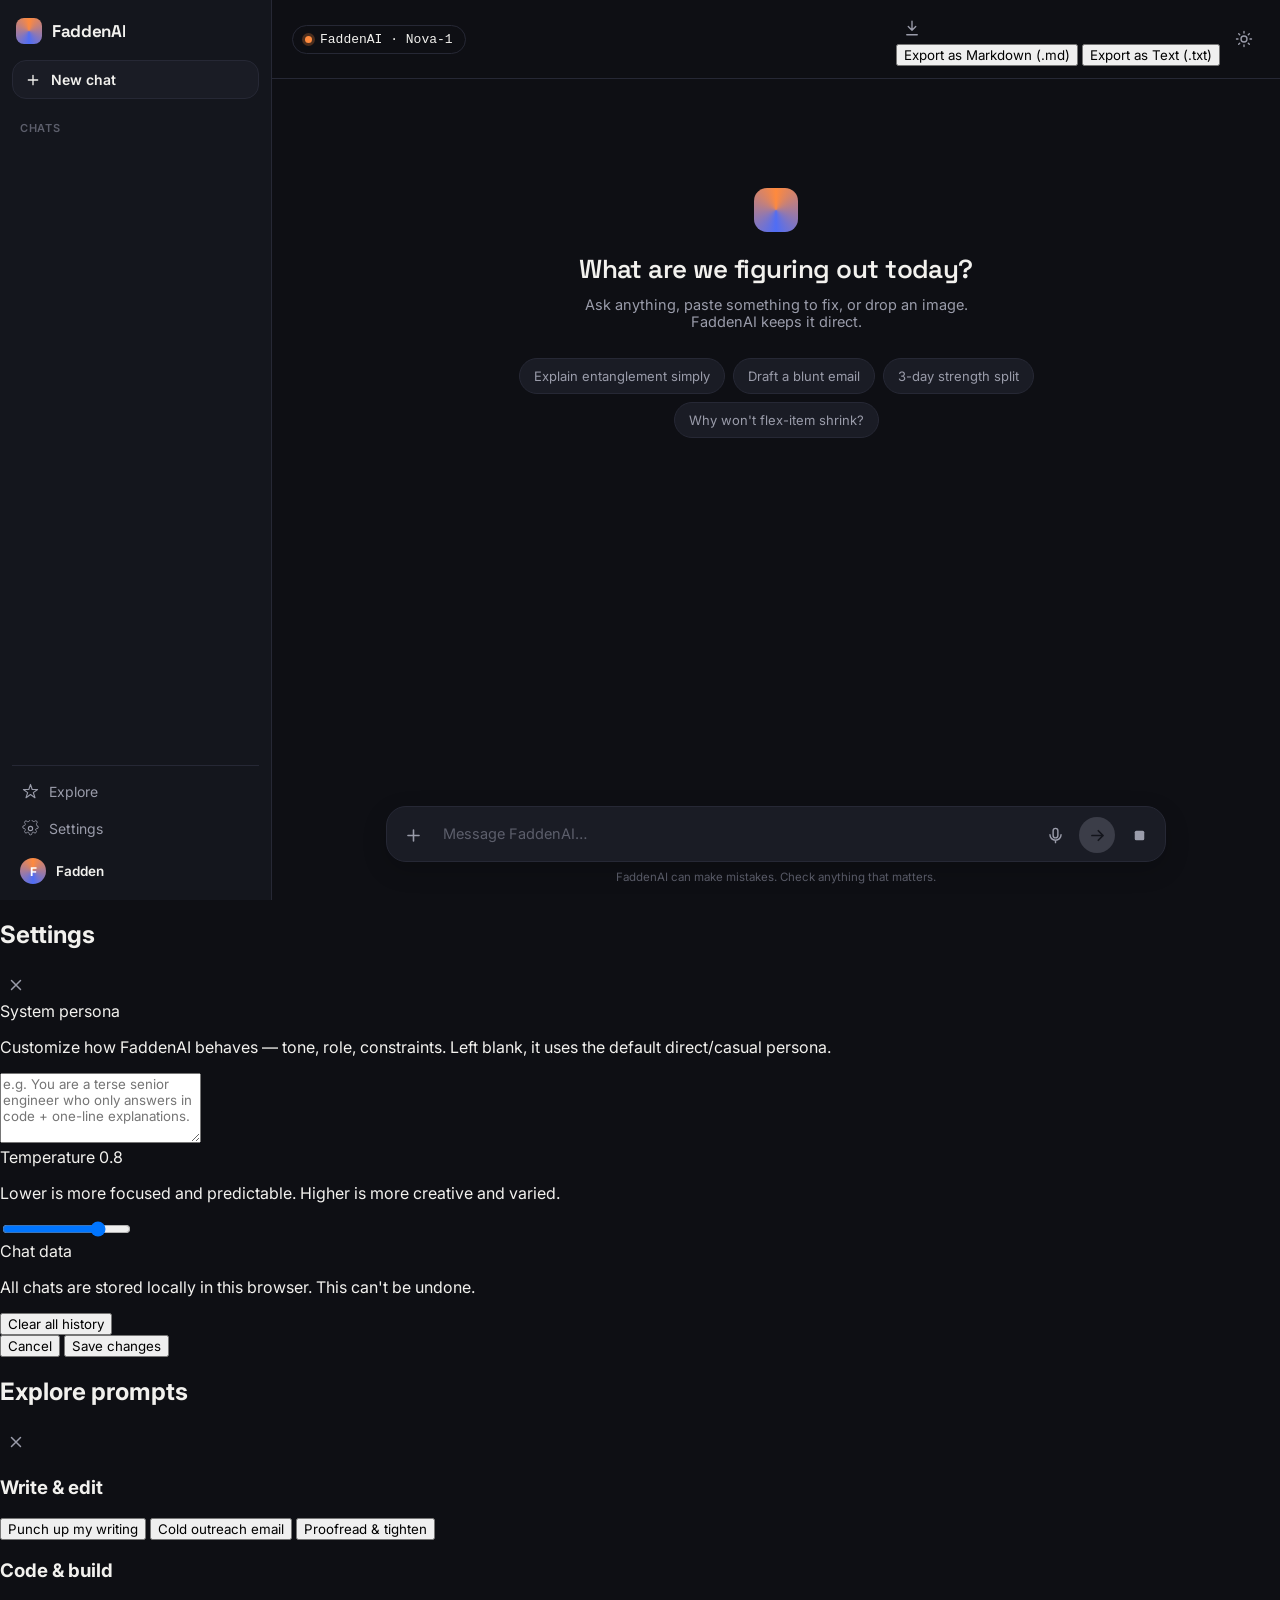
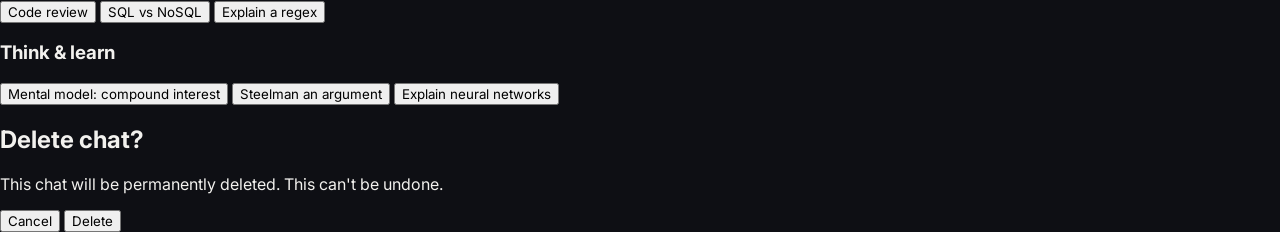
==== commit bde05e17: "Update index.html" ====
--- a/index.html
+++ b/index.html
@@ -4,6 +4,8 @@
 <meta charset="UTF-8">
 <meta name="viewport" content="width=device-width, initial-scale=1.0, maximum-scale=1, viewport-fit=cover">
 <title>FaddenAI</title>
+<!-- SVG Favicon with Glowing Gradient "F" Logo -->
+<link rel="icon" type="image/svg+xml" href="data:image/svg+xml,<svg xmlns='http://www.w3.org/2000/svg' viewBox='0 0 100 100'><rect width='100' height='100' rx='22' fill='%230f172a'/><path d='M28 24h44v12H42v12h24v12H42v24H28V24z' fill='url(%23g)'/><defs><linearGradient id='g' x1='0' y1='0' x2='100' y2='100'><stop offset='0%25' stop-color='%236366f1'/><stop offset='100%25' stop-color='%23a855f7'/></linearGradient></defs></svg>">
 <link rel="preconnect" href="https://fonts.googleapis.com">
 <link href="https://fonts.googleapis.com/css2?family=Space+Grotesk:wght@500;600;700&family=Inter:wght@400;500;600;700&family=JetBrains+Mono:wght@400;500&display=swap" rel="stylesheet">
 <link rel="stylesheet" href="style.css">
@@ -22,9 +24,6 @@
         <span class="brand-mark" aria-hidden="true"></span>
         <span class="brand-name">FaddenAI</span>
       </div>
-      <button class="icon-btn sidebar-collapse-btn" id="collapseBtn" title="Collapse sidebar" aria-label="Collapse sidebar">
-        <svg viewBox="0 0 24 24" fill="none"><path d="M15 6l-6 6 6 6" stroke="currentColor" stroke-width="2" stroke-linecap="round" stroke-linejoin="round"/></svg>
-      </button>
     </div>
 
     <button class="new-chat-btn" id="newChatBtn">
@@ -64,10 +63,18 @@
         <button class="model-pill" id="modelPill">
           <span class="model-dot"></span>
           <span id="modelName">FaddenAI &middot; Nova-1</span>
-          <svg viewBox="0 0 24 24" fill="none" class="chev"><path d="M6 9l6 6 6-6" stroke="currentColor" stroke-width="2" stroke-linecap="round" stroke-linejoin="round"/></svg>
         </button>
       </div>
       <div class="header-right">
+        <div class="export-wrap">
+          <button class="icon-btn" id="exportBtn" aria-label="Export chat" title="Export chat">
+            <svg viewBox="0 0 24 24" fill="none"><path d="M12 3v12M7 10l5 5 5-5M5 21h14" stroke="currentColor" stroke-width="1.8" stroke-linecap="round" stroke-linejoin="round"/></svg>
+          </button>
+          <div class="export-menu" id="exportMenu">
+            <button class="export-item" id="exportMdBtn">Export as Markdown (.md)</button>
+            <button class="export-item" id="exportTxtBtn">Export as Text (.txt)</button>
+          </div>
+        </div>
         <button class="icon-btn" id="themeToggle" aria-label="Toggle theme" title="Toggle theme">
           <svg viewBox="0 0 24 24" fill="none" class="icon-sun"><circle cx="12" cy="12" r="4" stroke="currentColor" stroke-width="1.8"/><path d="M12 2v2M12 20v2M4.9 4.9l1.4 1.4M17.7 17.7l1.4 1.4M2 12h2M20 12h2M4.9 19.1l1.4-1.4M17.7 6.3l1.4-1.4" stroke="currentColor" stroke-width="1.8" stroke-linecap="round"/></svg>
           <svg viewBox="0 0 24 24" fill="none" class="icon-moon"><path d="M20 14.5A8.5 8.5 0 119.5 4a7 7 0 0010.5 10.5z" stroke="currentColor" stroke-width="1.8" stroke-linejoin="round"/></svg>
@@ -136,12 +143,112 @@
         <button class="composer-btn send-btn" id="sendBtn" aria-label="Send message" disabled>
           <svg viewBox="0 0 24 24" fill="none"><path d="M5 12h14M13 6l6 6-6 6" stroke="currentColor" stroke-width="2.2" stroke-linecap="round" stroke-linejoin="round"/></svg>
         </button>
+
+        <button class="composer-btn stop-btn" id="stopBtn" aria-label="Stop generating" title="Stop generating" hidden>
+          <svg viewBox="0 0 24 24" fill="none"><rect x="6" y="6" width="12" height="12" rx="2" fill="currentColor"/></svg>
+        </button>
       </div>
       <p class="composer-hint">FaddenAI can make mistakes. Check anything that matters.</p>
     </div>
 
   </div>
 </div>
+
+<!-- ============ SETTINGS MODAL ============ -->
+<div class="modal-backdrop" id="settingsBackdrop">
+  <div class="modal" id="settingsModal" role="dialog" aria-modal="true" aria-labelledby="settingsTitle">
+    <div class="modal-header">
+      <h2 id="settingsTitle">Settings</h2>
+      <button class="icon-btn" id="settingsCloseBtn" aria-label="Close settings">
+        <svg viewBox="0 0 24 24" fill="none"><path d="M6 6l12 12M18 6L6 18" stroke="currentColor" stroke-width="2" stroke-linecap="round"/></svg>
+      </button>
+    </div>
+
+    <div class="modal-body">
+      <div class="settings-group">
+        <label for="personaInput">System persona</label>
+        <p class="settings-hint">Customize how FaddenAI behaves — tone, role, constraints. Left blank, it uses the default direct/casual persona.</p>
+        <textarea id="personaInput" class="settings-textarea" rows="4" placeholder="e.g. You are a terse senior engineer who only answers in code + one-line explanations."></textarea>
+      </div>
+
+      <div class="settings-group">
+        <div class="settings-row">
+          <label for="temperatureInput">Temperature</label>
+          <span class="settings-value" id="temperatureValue">0.8</span>
+        </div>
+        <p class="settings-hint">Lower is more focused and predictable. Higher is more creative and varied.</p>
+        <input type="range" id="temperatureInput" class="settings-slider" min="0.1" max="1.0" step="0.1" value="0.8">
+      </div>
+
+      <div class="settings-group">
+        <label>Chat data</label>
+        <p class="settings-hint">All chats are stored locally in this browser. This can't be undone.</p>
+        <button class="danger-btn" id="clearHistoryBtn">Clear all history</button>
+      </div>
+    </div>
+
+    <div class="modal-footer">
+      <button class="secondary-btn" id="settingsCancelBtn">Cancel</button>
+      <button class="primary-btn" id="settingsSaveBtn">Save changes</button>
+    </div>
+  </div>
+</div>
+
+<!-- ============ EXPLORE MODAL ============ -->
+<div class="modal-backdrop" id="exploreBackdrop">
+  <div class="modal" id="exploreModal" role="dialog" aria-modal="true" aria-labelledby="exploreTitle">
+    <div class="modal-header">
+      <h2 id="exploreTitle">Explore prompts</h2>
+      <button class="icon-btn" id="exploreCloseBtn" aria-label="Close explore">
+        <svg viewBox="0 0 24 24" fill="none"><path d="M6 6l12 12M18 6L6 18" stroke="currentColor" stroke-width="2" stroke-linecap="round"/></svg>
+      </button>
+    </div>
+    <div class="modal-body">
+      <div class="explore-category">
+        <h3>Write &amp; edit</h3>
+        <div class="explore-grid">
+          <button class="explore-card" data-prompt="Rewrite this paragraph to be punchier and cut it by a third — I'll paste it after you respond.">Punch up my writing</button>
+          <button class="explore-card" data-prompt="Write a cold outreach email for a freelance web developer reaching out to a small business owner.">Cold outreach email</button>
+          <button class="explore-card" data-prompt="Proofread and tighten this for grammar and clarity — I'll paste it next.">Proofread &amp; tighten</button>
+        </div>
+      </div>
+      <div class="explore-category">
+        <h3>Code &amp; build</h3>
+        <div class="explore-grid">
+          <button class="explore-card" data-prompt="Review this function for bugs and edge cases — I'll paste the code next.">Code review</button>
+          <button class="explore-card" data-prompt="Explain the difference between SQL and NoSQL databases with a concrete example of when to use each.">SQL vs NoSQL</button>
+          <button class="explore-card" data-prompt="Write a regex that validates an email address and explain each part.">Explain a regex</button>
+        </div>
+      </div>
+      <div class="explore-category">
+        <h3>Think &amp; learn</h3>
+        <div class="explore-grid">
+          <button class="explore-card" data-prompt="Give me a mental model for thinking about compound interest that actually sticks.">Mental model: compound interest</button>
+          <button class="explore-card" data-prompt="Steelman the strongest argument against the position I'm about to describe — I'll paste it next.">Steelman an argument</button>
+          <button class="explore-card" data-prompt="Explain how a neural network learns, using an analogy a 12-year-old could follow.">Explain neural networks</button>
+        </div>
+      </div>
+    </div>
+  </div>
+</div>
+
+<!-- ============ CONFIRM DIALOG (delete chat) ============ -->
+<div class="modal-backdrop" id="confirmBackdrop">
+  <div class="modal modal-sm" id="confirmModal" role="dialog" aria-modal="true" aria-labelledby="confirmTitle">
+    <div class="modal-header">
+      <h2 id="confirmTitle">Delete chat?</h2>
+    </div>
+    <div class="modal-body">
+      <p class="settings-hint" id="confirmBody">This chat will be permanently deleted. This can't be undone.</p>
+    </div>
+    <div class="modal-footer">
+      <button class="secondary-btn" id="confirmCancelBtn">Cancel</button>
+      <button class="danger-btn" id="confirmDeleteBtn">Delete</button>
+    </div>
+  </div>
+</div>
+
+<div class="toast" id="toast"></div>
 
 <script src="script.js"></script>
 </body>
--- a/style.css
+++ b/style.css
@@ -1,557 +1,647 @@
-/* =========================================================
+/* ============================================================
    FaddenAI — design tokens
-   Signature: a cyan → violet "fade" gradient used sparingly
-   on the brand mark, send button, and active states.
-   ========================================================= */
+   Display: Space Grotesk · Body: Inter · Utility: JetBrains Mono
+   Signature: rotating cobalt→amber gradient orb (brand + AI avatar)
+   ============================================================ */
 
 :root{
-  --font-display: "Space Grotesk", "Inter", system-ui, sans-serif;
-  --font-body: "Inter", system-ui, -apple-system, sans-serif;
-  --font-mono: "JetBrains Mono", ui-monospace, monospace;
-
-  --fade-1: #00D9C0;
-  --fade-2: #7B61FF;
-  --fade-gradient: linear-gradient(120deg, var(--fade-1), var(--fade-2));
-
-  --radius-sm: 8px;
-  --radius-md: 14px;
-  --radius-lg: 20px;
-
-  --header-h: 60px;
-  --composer-h: 92px;
-
-  --transition: 180ms cubic-bezier(.4,0,.2,1);
-}
-
-/* ---------- Dark theme (default) ---------- */
-:root,
-:root[data-theme="dark"]{
-  --bg: #0B0E14;
-  --surface: #12151C;
-  --surface-2: #1A1E27;
-  --surface-hover: #20252F;
-  --border: #262B36;
-  --text-primary: #ECEEF2;
-  --text-secondary: #9BA3B4;
-  --text-tertiary: #667085;
-  --bubble-user: #1E2430;
-  --bubble-ai: transparent;
-  --shadow-soft: 0 8px 30px rgba(0,0,0,.35);
-  --scrim: rgba(5,6,10,.6);
-}
-
-/* ---------- Light theme ---------- */
-:root[data-theme="light"]{
-  --bg: #F7F8FA;
-  --surface: #FFFFFF;
-  --surface-2: #F1F2F5;
-  --surface-hover: #E9EBEF;
-  --border: #E4E7EC;
-  --text-primary: #14171F;
-  --text-secondary: #5B6270;
-  --text-tertiary: #8A90A0;
-  --bubble-user: #EEF0F4;
-  --bubble-ai: transparent;
-  --shadow-soft: 0 8px 24px rgba(20,23,31,.08);
-  --scrim: rgba(20,23,31,.35);
-}
-
-*, *::before, *::after{ box-sizing: border-box; }
-
-html, body{
-  margin: 0;
-  padding: 0;
-  width: 100%;
-  overflow-x: hidden;
-  background: var(--bg);
-  color: var(--text-primary);
-  font-family: var(--font-body);
-  -webkit-tap-highlight-color: transparent;
-}
-
+  --font-display:'Space Grotesk', ui-sans-serif, sans-serif;
+  --font-body:'Inter', ui-sans-serif, sans-serif;
+  --font-mono:'JetBrains Mono', ui-monospace, monospace;
+
+  --brand:#4f6df5;
+  --brand-2:#ff8a3d;
+  --brand-grad: conic-gradient(from 180deg, var(--brand), var(--brand-2), var(--brand));
+  --danger:#f5544f;
+
+  --radius-sm:8px;
+  --radius-md:14px;
+  --radius-lg:20px;
+  --radius-pill:999px;
+
+  --shadow-sm: 0 1px 2px rgba(0,0,0,.08);
+  --shadow-md: 0 8px 24px rgba(0,0,0,.18);
+  --shadow-lg: 0 16px 48px rgba(0,0,0,.28);
+
+  --sidebar-w: 272px;
+  --sidebar-w-collapsed: 72px;
+  --ease: cubic-bezier(.4,0,.2,1);
+}
+
+[data-theme="dark"]{
+  --bg:#0e0f14;
+  --bg-elevated:#14161d;
+  --surface:#1a1c25;
+  --surface-2:#20222c;
+  --border:#262835;
+  --text:#f2f1ee;
+  --text-dim:#9a9caa;
+  --text-faint:#5c5e6b;
+  --user-bubble: linear-gradient(135deg, var(--brand), #3d54c9);
+  --user-bubble-text:#ffffff;
+  --ai-bubble: var(--surface);
+  --scrollbar: #33353f;
+}
+
+[data-theme="light"]{
+  --bg:#f7f6f2;
+  --bg-elevated:#ffffff;
+  --surface:#ffffff;
+  --surface-2:#f0efe8;
+  --border:#e6e3da;
+  --text:#1a1b1f;
+  --text-dim:#6b6d78;
+  --text-faint:#a2a3ac;
+  --user-bubble: linear-gradient(135deg, var(--brand), #3d54c9);
+  --user-bubble-text:#ffffff;
+  --ai-bubble: var(--surface);
+  --scrollbar: #ddd9cd;
+}
+
+*{ box-sizing:border-box; }
+html,body{ height:100%; }
 body{
-  height: 100dvh;
-  display: flex;
-  flex-direction: column;
-  transition: background var(--transition), color var(--transition);
-}
-
-button{ font-family: inherit; }
-textarea{ font-family: inherit; }
-
-/* =========================================================
-   Header
-   ========================================================= */
-.topbar{
-  height: var(--header-h);
-  flex: 0 0 auto;
-  display: flex;
-  align-items: center;
-  justify-content: space-between;
-  gap: 12px;
-  padding: 0 14px;
-  border-bottom: 1px solid var(--border);
-  background: var(--bg);
-  position: sticky;
-  top: 0;
-  z-index: 30;
-}
-
-.topbar__left, .topbar__right{
-  display: flex;
-  align-items: center;
-  gap: 10px;
-  min-width: 0;
-}
-
-.brand{
-  display: flex;
-  align-items: center;
-  gap: 8px;
-  min-width: 0;
-}
-
-.brand__mark{
-  width: 22px;
-  height: 22px;
-  border-radius: 7px;
-  background: var(--fade-gradient);
-  flex: 0 0 auto;
-}
-
-.brand__name{
-  font-family: var(--font-display);
-  font-weight: 700;
-  font-size: 17px;
-  letter-spacing: -0.01em;
-  white-space: nowrap;
-  overflow: hidden;
-  text-overflow: ellipsis;
-}
-
-.navlinks{
-  display: none;
-  align-items: center;
-  gap: 4px;
-}
-
-.navlink{
-  position: relative;
-  background: none;
-  border: none;
-  color: var(--text-secondary);
-  font-size: 14px;
-  font-weight: 500;
-  padding: 8px 12px;
-  border-radius: var(--radius-sm);
-  cursor: pointer;
-  transition: color var(--transition), background var(--transition);
-}
-.navlink:hover{ color: var(--text-primary); background: var(--surface-2); }
-.navlink.is-active{ color: var(--text-primary); }
-.navlink.is-active::after{
-  content: "";
-  position: absolute;
-  left: 12px; right: 12px; bottom: 2px;
-  height: 2px;
-  border-radius: 2px;
-  background: var(--fade-gradient);
-}
-
-.iconBtn{
-  width: 36px;
-  height: 36px;
-  display: inline-flex;
-  align-items: center;
-  justify-content: center;
-  background: transparent;
-  border: 1px solid transparent;
-  border-radius: var(--radius-sm);
-  color: var(--text-primary);
-  cursor: pointer;
-  transition: background var(--transition), border-color var(--transition);
-  flex: 0 0 auto;
-}
-.iconBtn:hover{ background: var(--surface-2); border-color: var(--border); }
-
-.themeToggle__sun, .themeToggle__moon{ font-size: 15px; line-height: 1; }
-.themeToggle__sun{ display: none; }
-:root[data-theme="dark"] .themeToggle__sun{ display: inline; }
-:root[data-theme="dark"] .themeToggle__moon{ display: none; }
-:root[data-theme="light"] .themeToggle__sun{ display: none; }
-:root[data-theme="light"] .themeToggle__moon{ display: inline; }
-
-.btn{
-  height: 36px;
-  padding: 0 14px;
-  border-radius: var(--radius-sm);
-  font-size: 14px;
-  font-weight: 500;
-  cursor: pointer;
-  border: 1px solid var(--border);
-  transition: background var(--transition), border-color var(--transition), transform var(--transition);
-  white-space: nowrap;
-}
-.btn:active{ transform: scale(0.97); }
-.btn--ghost{ background: var(--surface); color: var(--text-primary); }
-.btn--ghost:hover{ background: var(--surface-2); }
-
-.onlyDesktop{ display: none; }
-.onlyMobile{ display: inline-flex; }
-
-/* =========================================================
-   Mobile nav drawer
-   ========================================================= */
-.mobileDrawer{
-  position: fixed;
-  top: 0; bottom: 0; left: 0;
-  width: min(78vw, 300px);
-  background: var(--surface);
-  border-right: 1px solid var(--border);
-  display: flex;
-  flex-direction: column;
-  gap: 4px;
-  padding: calc(var(--header-h) + 12px) 12px 12px;
-  z-index: 60;
-  transform: translateX(-100%);
-  transition: transform var(--transition);
-}
-.mobileDrawer.is-open{ transform: translateX(0); }
-.mobileDrawer .navlink{
-  text-align: left;
-  width: 100%;
-  padding: 12px 14px;
-  border-radius: var(--radius-md);
-}
-.mobileDrawer .navlink.is-active::after{ display: none; }
-.mobileDrawer .navlink.is-active{ background: var(--surface-2); }
-.mobileDrawer .btn{ margin-top: 8px; }
-
-.drawerScrim{
-  position: fixed;
-  inset: 0;
-  background: var(--scrim);
-  z-index: 50;
-}
-
-/* =========================================================
-   Layout / views
-   ========================================================= */
+  margin:0;
+  font-family:var(--font-body);
+  background:var(--bg);
+  color:var(--text);
+  -webkit-font-smoothing:antialiased;
+  overflow:hidden;
+  transition:background .25s var(--ease), color .25s var(--ease);
+}
+button{ font-family:inherit; }
+textarea{ font-family:inherit; }
+::selection{ background:color-mix(in srgb, var(--brand) 35%, transparent); }
+
+/* reduced motion */
+@media (prefers-reduced-motion: reduce){
+  *{ animation-duration:.001ms !important; transition-duration:.001ms !important; }
+}
+
+/* ============ APP SHELL (flex) ============ */
 .app{
-  flex: 1 1 auto;
-  min-height: 0;
-  position: relative;
-  width: 100%;
-}
-
-.view{
-  display: none;
-  height: 100%;
-  min-height: 0;
-  width: 100%;
-}
-.view.is-active{ display: flex; flex-direction: column; }
-
-.placeholderView{
-  max-width: 640px;
-  margin: 0 auto;
-  padding: 40px 20px;
-  width: 100%;
-}
-.placeholderView h2{
-  font-family: var(--font-display);
-  margin: 0 0 8px;
-}
-.placeholderView p{ color: var(--text-secondary); margin: 0 0 20px; }
-.settingsRow{
-  display: flex;
-  align-items: center;
-  justify-content: space-between;
-  padding: 14px 0;
-  border-top: 1px solid var(--border);
-  gap: 12px;
-}
-.modelTag{
-  font-family: var(--font-mono);
-  font-size: 12px;
-  color: var(--text-secondary);
-  background: var(--surface-2);
-  padding: 5px 9px;
-  border-radius: var(--radius-sm);
-  white-space: nowrap;
-  overflow: hidden;
-  text-overflow: ellipsis;
-  max-width: 60%;
-}
-
-/* =========================================================
-   Chat area
-   ========================================================= */
-.chatScroll{
-  flex: 1 1 auto;
-  min-height: 0;
-  overflow-y: auto;
-  overscroll-behavior: contain;
-  -webkit-overflow-scrolling: touch;
-}
-
-.emptyState{
-  max-width: 620px;
-  margin: 0 auto;
-  padding: 12vh 20px 20px;
-  text-align: center;
-  display: flex;
-  flex-direction: column;
-  align-items: center;
-}
-.emptyState__mark{
-  width: 46px;
-  height: 46px;
-  border-radius: 14px;
-  background: var(--fade-gradient);
-  margin-bottom: 18px;
-}
-.emptyState h1{
-  font-family: var(--font-display);
-  font-size: clamp(20px, 5vw, 28px);
-  margin: 0 0 8px;
-  letter-spacing: -0.01em;
-}
-.emptyState p{
-  color: var(--text-secondary);
-  margin: 0 0 22px;
-  font-size: 14.5px;
-}
-
-.suggestions{
-  display: flex;
-  flex-wrap: wrap;
-  gap: 8px;
-  justify-content: center;
-}
-.chip{
-  background: var(--surface);
-  border: 1px solid var(--border);
-  color: var(--text-primary);
-  padding: 9px 14px;
-  border-radius: 999px;
-  font-size: 13px;
-  cursor: pointer;
-  transition: background var(--transition), border-color var(--transition);
-  max-width: 100%;
-  overflow: hidden;
-  text-overflow: ellipsis;
-  white-space: nowrap;
-}
-.chip:hover{ background: var(--surface-2); border-color: var(--text-tertiary); }
-
+  display:flex;
+  height:100vh;
+  width:100vw;
+  overflow:hidden;
+}
+
+.scrim{
+  display:none;
+  position:fixed; inset:0;
+  background:rgba(0,0,0,.45);
+  z-index:20;
+}
+.scrim.show{ display:block; }
+
+/* ============ SIDEBAR ============ */
+.sidebar{
+  display:flex;
+  flex-direction:column;
+  width:var(--sidebar-w);
+  flex-shrink:0;
+  background:var(--bg-elevated);
+  border-right:1px solid var(--border);
+  padding:14px 12px;
+  gap:6px;
+  transition:width .22s var(--ease), transform .22s var(--ease);
+  z-index:30;
+}
+
+.sidebar.collapsed{ width:var(--sidebar-w-collapsed); }
+.sidebar.collapsed .brand-name,
+.sidebar.collapsed .side-link span,
+.sidebar.collapsed .new-chat-btn span,
+.sidebar.collapsed .sidebar-section-label,
+.sidebar.collapsed .chat-history,
+.sidebar.collapsed .user-name{ display:none; }
+.sidebar.collapsed .sidebar-collapse-btn svg{ transform:rotate(180deg); }
+.sidebar.collapsed .new-chat-btn{ justify-content:center; }
+
+.sidebar-top{
+  display:flex;
+  align-items:center;
+  justify-content:space-between;
+  padding:4px 4px 10px;
+}
+.brand{ display:flex; align-items:center; gap:10px; overflow:hidden; }
+.brand-mark{
+  width:26px; height:26px; border-radius:8px;
+  background:var(--brand-grad);
+  flex-shrink:0;
+  animation: spin 6s linear infinite;
+}
+@keyframes spin{ to{ transform:rotate(360deg); } }
+.brand-name{
+  font-family:var(--font-display);
+  font-weight:700;
+  font-size:17px;
+  letter-spacing:-.02em;
+  white-space:nowrap;
+}
+
+.icon-btn{
+  display:flex; align-items:center; justify-content:center;
+  width:32px; height:32px;
+  border:none; background:transparent; color:var(--text-dim);
+  border-radius:var(--radius-sm);
+  cursor:pointer;
+  transition:background .15s var(--ease), color .15s var(--ease);
+}
+.icon-btn:hover{ background:var(--surface-2); color:var(--text); }
+.icon-btn svg{ width:18px; height:18px; }
+
+.new-chat-btn{
+  display:flex; align-items:center; gap:10px;
+  background:var(--surface);
+  border:1px solid var(--border);
+  color:var(--text);
+  padding:10px 12px;
+  border-radius:var(--radius-md);
+  font-size:14px; font-weight:600;
+  cursor:pointer;
+  transition:background .15s var(--ease), border-color .15s var(--ease), transform .1s var(--ease);
+}
+.new-chat-btn:hover{ background:var(--surface-2); border-color:var(--text-faint); }
+.new-chat-btn:active{ transform:scale(.98); }
+.new-chat-btn svg{ width:16px; height:16px; flex-shrink:0; }
+
+.sidebar-section-label{
+  padding:16px 8px 4px;
+  font-size:11px; font-weight:600;
+  letter-spacing:.06em;
+  text-transform:uppercase;
+  color:var(--text-faint);
+}
+
+.chat-history{
+  display:flex;
+  flex-direction:column;
+  gap:2px;
+  overflow-y:auto;
+  flex:1;
+  min-height:0;
+}
+.chat-history-item{
+  display:flex;
+  align-items:center;
+  gap:8px;
+  padding:9px 10px;
+  border-radius:var(--radius-sm);
+  font-size:13.5px;
+  color:var(--text-dim);
+  cursor:pointer;
+  white-space:nowrap;
+  overflow:hidden;
+  text-overflow:ellipsis;
+  border:none;
+  background:transparent;
+  text-align:left;
+  width:100%;
+}
+.chat-history-item:hover{ background:var(--surface-2); color:var(--text); }
+.chat-history-item.active{ background:var(--surface-2); color:var(--text); font-weight:500; }
+
+.sidebar-bottom{
+  display:flex;
+  flex-direction:column;
+  gap:2px;
+  padding-top:8px;
+  border-top:1px solid var(--border);
+}
+.side-link{
+  display:flex; align-items:center; gap:10px;
+  padding:9px 10px;
+  border:none; background:transparent;
+  color:var(--text-dim);
+  border-radius:var(--radius-sm);
+  font-size:14px;
+  cursor:pointer;
+  text-align:left;
+}
+.side-link:hover{ background:var(--surface-2); color:var(--text); }
+.side-link svg{ width:17px; height:17px; flex-shrink:0; }
+
+.user-chip{
+  display:flex; align-items:center; gap:10px;
+  padding:10px 8px 2px;
+  overflow:hidden;
+}
+.user-avatar{
+  width:26px; height:26px; border-radius:50%;
+  background:var(--brand-grad);
+  color:#fff; font-size:12px; font-weight:700;
+  display:flex; align-items:center; justify-content:center;
+  flex-shrink:0;
+}
+.user-name{ font-size:13.5px; font-weight:600; white-space:nowrap; }
+
+/* ============ MAIN ============ */
+.main{
+  display:flex;
+  flex-direction:column;
+  flex:1;
+  min-width:0;
+  height:100vh;
+  background:var(--bg);
+}
+
+.main-header{
+  display:flex;
+  align-items:center;
+  justify-content:space-between;
+  padding:12px 20px;
+  border-bottom:1px solid var(--border);
+  flex-shrink:0;
+}
+.header-left, .header-right{ display:flex; align-items:center; gap:8px; }
+.only-mobile{ display:none; }
+
+.model-pill{
+  display:flex; align-items:center; gap:8px;
+  background:transparent;
+  border:1px solid var(--border);
+  color:var(--text);
+  padding:6px 12px;
+  border-radius:var(--radius-pill);
+  font-size:13px; font-weight:500;
+  font-family:var(--font-mono);
+  cursor:pointer;
+}
+.model-pill:hover{ background:var(--surface-2); }
+.model-dot{
+  width:7px; height:7px; border-radius:50%;
+  background:var(--brand-2);
+  box-shadow:0 0 0 3px color-mix(in srgb, var(--brand-2) 25%, transparent);
+}
+.model-pill .chev{ width:13px; height:13px; color:var(--text-faint); }
+
+.icon-sun, .icon-moon{ display:none; }
+[data-theme="dark"] .icon-sun{ display:block; }
+[data-theme="light"] .icon-moon{ display:block; }
+
+/* ============ MESSAGES ============ */
+.chat-window{
+  flex:1;
+  overflow-y:auto;
+  min-height:0;
+}
 .messages{
-  max-width: 720px;
-  margin: 0 auto;
-  padding: 18px 16px 24px;
-  display: flex;
-  flex-direction: column;
-  gap: 18px;
-}
-
-.msg{
-  display: flex;
-  gap: 12px;
-  max-width: 100%;
-  animation: rise 220ms ease both;
+  display:flex;
+  flex-direction:column;
+  gap:22px;
+  max-width:820px;
+  margin:0 auto;
+  padding:28px 20px 40px;
+}
+
+.empty-state{
+  display:flex;
+  flex-direction:column;
+  align-items:center;
+  text-align:center;
+  padding:9vh 20px 0;
+  gap:6px;
+}
+.empty-mark{
+  width:44px; height:44px; border-radius:13px;
+  background:var(--brand-grad);
+  margin-bottom:14px;
+  animation: spin 6s linear infinite;
+}
+.empty-state h1{
+  font-family:var(--font-display);
+  font-size:26px;
+  font-weight:600;
+  letter-spacing:-.02em;
+  margin:0 0 4px;
+}
+.empty-state p{
+  color:var(--text-dim);
+  font-size:14.5px;
+  margin:0 0 22px;
+  max-width:420px;
+}
+.suggestion-row{
+  display:flex;
+  flex-wrap:wrap;
+  gap:8px;
+  justify-content:center;
+  max-width:560px;
+}
+.suggestion-chip{
+  background:var(--surface);
+  border:1px solid var(--border);
+  color:var(--text-dim);
+  padding:9px 14px;
+  border-radius:var(--radius-pill);
+  font-size:13px;
+  cursor:pointer;
+  transition:border-color .15s var(--ease), color .15s var(--ease);
+}
+.suggestion-chip:hover{ border-color:var(--brand); color:var(--text); }
+
+/* message row: flex, direction depends on role */
+.msg-row{
+  display:flex;
+  align-items:flex-start;
+  gap:12px;
+  max-width:100%;
+  animation: rise .28s var(--ease);
 }
 @keyframes rise{
-  from{ opacity: 0; transform: translateY(6px); }
-  to{ opacity: 1; transform: translateY(0); }
-}
-
-.msg__avatar{
-  flex: 0 0 auto;
-  width: 28px;
-  height: 28px;
-  border-radius: 8px;
-  display: flex;
-  align-items: center;
-  justify-content: center;
-  font-size: 12px;
-  font-weight: 600;
-  margin-top: 2px;
-}
-.msg--user .msg__avatar{
-  background: var(--surface-2);
-  color: var(--text-secondary);
-}
-.msg--ai .msg__avatar{
-  background: var(--fade-gradient);
-  color: #fff;
-}
-
-.msg__body{
-  min-width: 0;
-  flex: 1 1 auto;
-}
-.msg__name{
-  font-size: 12.5px;
-  font-weight: 600;
-  color: var(--text-secondary);
-  margin-bottom: 4px;
-}
-.msg__text{
-  font-size: 15px;
-  line-height: 1.6;
-  white-space: pre-wrap;
-  word-wrap: break-word;
-  overflow-wrap: anywhere;
-}
-.msg--user .msg__text{
-  background: var(--bubble-user);
-  padding: 10px 14px;
-  border-radius: var(--radius-md);
-  display: inline-block;
-}
-.msg__text code{
-  font-family: var(--font-mono);
-  background: var(--surface-2);
-  padding: 2px 5px;
-  border-radius: 4px;
-  font-size: 13px;
-}
-.msg__text pre{
-  background: var(--surface-2);
-  border: 1px solid var(--border);
-  padding: 12px;
-  border-radius: var(--radius-sm);
-  overflow-x: auto;
-  max-width: 100%;
-}
-.msg__text pre code{ background: none; padding: 0; }
-
-.typing{
-  display: inline-flex;
-  gap: 4px;
-  padding: 6px 0;
-}
-.typing span{
-  width: 6px; height: 6px;
-  border-radius: 50%;
-  background: var(--text-tertiary);
-  animation: bounce 1.1s infinite ease-in-out;
-}
-.typing span:nth-child(2){ animation-delay: .15s; }
-.typing span:nth-child(3){ animation-delay: .3s; }
+  from{ opacity:0; transform:translateY(6px); }
+  to{ opacity:1; transform:translateY(0); }
+}
+
+.msg-row.user{
+  align-self:flex-end;
+  flex-direction:row-reverse;
+  max-width:80%;
+}
+.msg-row.ai{
+  align-self:flex-start;
+  max-width:88%;
+}
+
+.avatar{
+  width:30px; height:30px;
+  border-radius:9px;
+  flex-shrink:0;
+  display:flex; align-items:center; justify-content:center;
+  margin-top:2px;
+}
+.avatar.ai{ background:var(--brand-grad); }
+.avatar.ai.thinking{ animation: spin 1.1s linear infinite; }
+.avatar.user{
+  background:var(--surface-2);
+  border:1px solid var(--border);
+  color:var(--text-dim);
+  font-size:12px; font-weight:700;
+}
+
+.bubble-col{ display:flex; flex-direction:column; gap:6px; min-width:0; }
+.msg-row.user .bubble-col{ align-items:flex-end; }
+
+.bubble{
+  padding:11px 15px;
+  border-radius:var(--radius-md);
+  font-size:14.5px;
+  line-height:1.55;
+  white-space:pre-wrap;
+  word-wrap:break-word;
+}
+.msg-row.user .bubble{
+  background:var(--user-bubble);
+  color:var(--user-bubble-text);
+  border-bottom-right-radius:4px;
+}
+.msg-row.ai .bubble{
+  background:var(--ai-bubble);
+  border:1px solid var(--border);
+  color:var(--text);
+  border-bottom-left-radius:4px;
+}
+.bubble p{ margin:0 0 10px; }
+.bubble p:last-child{ margin-bottom:0; }
+.bubble code{
+  font-family:var(--font-mono);
+  background:var(--surface-2);
+  padding:2px 5px;
+  border-radius:5px;
+  font-size:.9em;
+}
+.bubble pre{
+  background:var(--surface-2);
+  border:1px solid var(--border);
+  padding:12px 14px;
+  border-radius:var(--radius-sm);
+  overflow-x:auto;
+  margin:8px 0;
+}
+.bubble pre code{ background:none; padding:0; }
+.bubble img.attach-thumb{
+  max-width:260px; border-radius:var(--radius-sm); display:block;
+}
+
+.msg-meta{
+  font-size:11px;
+  color:var(--text-faint);
+  padding:0 4px;
+}
+
+.typing-dots{ display:flex; gap:4px; padding:4px 2px; }
+.typing-dots span{
+  width:6px; height:6px; border-radius:50%;
+  background:var(--text-faint);
+  animation: bounce 1.2s infinite ease-in-out;
+}
+.typing-dots span:nth-child(2){ animation-delay:.15s; }
+.typing-dots span:nth-child(3){ animation-delay:.3s; }
 @keyframes bounce{
-  0%, 60%, 100%{ transform: translateY(0); opacity: .5; }
-  30%{ transform: translateY(-4px); opacity: 1; }
-}
-
-.msg--error .msg__text{
-  color: #E05252;
-}
-
-/* =========================================================
-   Composer (fixed bottom bar)
-   ========================================================= */
+  0%,60%,100%{ transform:translateY(0); opacity:.5; }
+  30%{ transform:translateY(-4px); opacity:1; }
+}
+
+/* ============ COMPOSER ============ */
+.composer-wrap{
+  flex-shrink:0;
+  display:flex;
+  flex-direction:column;
+  align-items:center;
+  padding:0 20px 16px;
+}
 .composer{
-  flex: 0 0 auto;
-  border-top: 1px solid var(--border);
-  background: var(--bg);
-  padding: 10px 14px calc(10px + env(safe-area-inset-bottom));
-  position: sticky;
-  bottom: 0;
-  z-index: 20;
-}
-.composer__inner{
-  max-width: 720px;
-  margin: 0 auto;
-  display: flex;
-  align-items: flex-end;
-  gap: 8px;
-  background: var(--surface);
-  border: 1px solid var(--border);
-  border-radius: var(--radius-lg);
-  padding: 8px 8px 8px 16px;
-  box-shadow: var(--shadow-soft);
-  transition: border-color var(--transition);
-}
-.composer__inner:focus-within{
-  border-color: var(--fade-2);
-}
-.composer__input{
-  flex: 1 1 auto;
-  min-width: 0;
-  border: none;
-  outline: none;
-  background: transparent;
-  color: var(--text-primary);
-  font-size: 15px;
-  line-height: 1.5;
-  resize: none;
-  max-height: 160px;
-  padding: 8px 0;
-}
-.composer__input::placeholder{ color: var(--text-tertiary); }
-
-.sendBtn{
-  flex: 0 0 auto;
-  width: 36px;
-  height: 36px;
-  border-radius: 50%;
-  border: none;
-  background: var(--fade-gradient);
-  color: #fff;
-  display: flex;
-  align-items: center;
-  justify-content: center;
-  cursor: pointer;
-  transition: opacity var(--transition), transform var(--transition);
-}
-.sendBtn:disabled{ opacity: .4; cursor: not-allowed; }
-.sendBtn:not(:disabled):active{ transform: scale(0.92); }
-
-.composer__hint{
-  text-align: center;
-  font-size: 11.5px;
-  color: var(--text-tertiary);
-  margin: 8px 0 0;
-}
-
-/* hide composer outside chat view */
-.app:has(.view[data-view-panel="chat"]:not(.is-active)) ~ .composer{ display: none; }
-
-/* =========================================================
-   Scrollbar (desktop, subtle)
-   ========================================================= */
-.chatScroll::-webkit-scrollbar{ width: 8px; }
-.chatScroll::-webkit-scrollbar-thumb{ background: var(--border); border-radius: 8px; }
-.chatScroll::-webkit-scrollbar-track{ background: transparent; }
-
-/* =========================================================
-   Focus visibility (accessibility)
-   ========================================================= */
-button:focus-visible, textarea:focus-visible, .navlink:focus-visible{
-  outline: 2px solid var(--fade-2);
-  outline-offset: 2px;
-}
-
-/* =========================================================
-   Reduced motion
-   ========================================================= */
-@media (prefers-reduced-motion: reduce){
-  *{ animation-duration: 0.001ms !important; transition-duration: 0.001ms !important; }
-}
-
-/* =========================================================
-   Breakpoints — mobile-first, scale up
-   ========================================================= */
-@media (min-width: 720px){
-  .onlyMobile{ display: none; }
-  .onlyDesktop{ display: inline-flex; }
-  .navlinks{ display: flex; }
-  .topbar{ padding: 0 24px; }
-  .emptyState{ padding-top: 14vh; }
-}
-
-@media (max-width: 719px){
-  .messages{ padding: 14px 12px 20px; }
-  .msg__text{ font-size: 14.5px; }
-}
+  position:relative;
+  display:flex;
+  align-items:flex-end;
+  gap:6px;
+  width:100%;
+  max-width:780px;
+  background:var(--surface);
+  border:1px solid var(--border);
+  border-radius:var(--radius-lg);
+  padding:8px 8px 8px 8px;
+  box-shadow:var(--shadow-md);
+}
+.composer:focus-within{ border-color:var(--brand); }
+
+.composer-btn{
+  display:flex; align-items:center; justify-content:center;
+  width:36px; height:36px;
+  border-radius:var(--radius-pill);
+  border:none;
+  background:transparent;
+  color:var(--text-dim);
+  cursor:pointer;
+  flex-shrink:0;
+  transition:background .15s var(--ease), color .15s var(--ease), transform .1s var(--ease);
+}
+.composer-btn svg{ width:19px; height:19px; }
+.composer-btn:hover{ background:var(--surface-2); color:var(--text); }
+.composer-btn:active{ transform:scale(.94); }
+
+.plus-btn.active{ background:var(--surface-2); color:var(--brand); transform:rotate(45deg); }
+
+.mic-btn.recording{
+  background:color-mix(in srgb, var(--danger) 18%, transparent);
+  color:var(--danger);
+  animation: pulse-mic 1.4s infinite;
+}
+@keyframes pulse-mic{
+  0%{ box-shadow:0 0 0 0 color-mix(in srgb, var(--danger) 35%, transparent); }
+  70%{ box-shadow:0 0 0 8px transparent; }
+  100%{ box-shadow:0 0 0 0 transparent; }
+}
+
+.send-btn{
+  background:var(--text-faint);
+  color:var(--bg);
+}
+.send-btn:not(:disabled){ background:var(--brand); color:#fff; }
+.send-btn:disabled{ cursor:not-allowed; opacity:.5; }
+
+.composer-input-area{
+  display:flex;
+  flex-direction:column;
+  flex:1;
+  min-width:0;
+  padding:6px 4px;
+}
+.prompt-input{
+  width:100%;
+  border:none;
+  outline:none;
+  resize:none;
+  background:transparent;
+  color:var(--text);
+  font-size:14.5px;
+  line-height:1.5;
+  max-height:200px;
+  font-family:var(--font-body);
+}
+.prompt-input::placeholder{ color:var(--text-faint); }
+
+.attachment-preview{
+  display:flex;
+  gap:6px;
+  flex-wrap:wrap;
+}
+.attachment-preview:empty{ display:none; }
+.attach-chip{
+  position:relative;
+  width:52px; height:52px;
+  border-radius:var(--radius-sm);
+  overflow:hidden;
+  border:1px solid var(--border);
+}
+.attach-chip img{ width:100%; height:100%; object-fit:cover; display:block; }
+.attach-chip .remove-attach{
+  position:absolute; top:1px; right:1px;
+  width:16px; height:16px; border-radius:50%;
+  background:rgba(0,0,0,.65); color:#fff;
+  display:flex; align-items:center; justify-content:center;
+  font-size:11px; line-height:1; cursor:pointer; border:none;
+}
+
+.composer-hint{
+  font-size:11.5px;
+  color:var(--text-faint);
+  margin:8px 0 0;
+}
+
+/* ============ PLUS MENU ============ */
+.plus-menu{
+  position:absolute;
+  bottom:52px;
+  left:0;
+  display:flex;
+  flex-direction:column;
+  gap:2px;
+  background:var(--bg-elevated);
+  border:1px solid var(--border);
+  border-radius:var(--radius-md);
+  box-shadow:var(--shadow-lg);
+  padding:6px;
+  width:210px;
+  opacity:0;
+  transform:translateY(6px) scale(.98);
+  pointer-events:none;
+  transition:opacity .15s var(--ease), transform .15s var(--ease);
+  z-index:15;
+}
+.plus-menu.open{
+  opacity:1;
+  transform:translateY(0) scale(1);
+  pointer-events:auto;
+}
+.plus-item{
+  display:flex; align-items:center; gap:10px;
+  padding:9px 10px;
+  border:none; background:transparent;
+  color:var(--text);
+  border-radius:var(--radius-sm);
+  font-size:13.5px;
+  cursor:pointer;
+  text-align:left;
+}
+.plus-item:hover{ background:var(--surface-2); }
+.plus-item svg{ width:16px; height:16px; color:var(--text-dim); flex-shrink:0; }
+.toggle-pill{
+  margin-left:auto;
+  width:30px; height:17px;
+  border-radius:var(--radius-pill);
+  background:var(--surface-2);
+  border:1px solid var(--border);
+  position:relative;
+  flex-shrink:0;
+  transition:background .15s var(--ease);
+}
+.toggle-pill::after{
+  content:'';
+  position:absolute; top:1px; left:1px;
+  width:13px; height:13px; border-radius:50%;
+  background:var(--text-faint);
+  transition:transform .15s var(--ease), background .15s var(--ease);
+}
+.toggle-pill[data-on="true"]{ background:color-mix(in srgb, var(--brand) 30%, transparent); border-color:var(--brand); }
+.toggle-pill[data-on="true"]::after{ transform:translateX(13px); background:var(--brand); }
+
+/* ============ SCROLLBARS ============ */
+.chat-history::-webkit-scrollbar, .chat-window::-webkit-scrollbar{ width:8px; }
+.chat-history::-webkit-scrollbar-thumb, .chat-window::-webkit-scrollbar-thumb{
+  background:var(--scrollbar); border-radius:8px;
+}
+.chat-history::-webkit-scrollbar-track, .chat-window::-webkit-scrollbar-track{ background:transparent; }
+
+/* ============ FOCUS VISIBILITY ============ */
+button:focus-visible, textarea:focus-visible{
+  outline:2px solid var(--brand);
+  outline-offset:2px;
+}
+
+/* ============ RESPONSIVE ============ */
+@media (max-width: 860px){
+  .sidebar{
+    position:fixed;
+    inset:0 auto 0 0;
+    transform:translateX(-100%);
+    width:min(300px, 82vw);
+    box-shadow:var(--shadow-lg);
+  }
+  .sidebar.mobile-open{ transform:translateX(0); }
+  .sidebar.collapsed{ width:min(300px, 82vw); }
+  .sidebar.collapsed .brand-name,
+  .sidebar.collapsed .side-link span,
+  .sidebar.collapsed .new-chat-btn span,
+  .sidebar.collapsed .sidebar-section-label,
+  .sidebar.collapsed .chat-history,
+  .sidebar.collapsed .user-name{ display:flex; }
+  .sidebar.collapsed .chat-history{ display:flex; }
+  .sidebar-collapse-btn{ display:none; }
+  .only-mobile{ display:flex; }
+  .msg-row.user{ max-width:92%; }
+  .msg-row.ai{ max-width:94%; }
+  .messages{ padding:18px 14px 30px; }
+  .empty-state h1{ font-size:21px; }
+}
